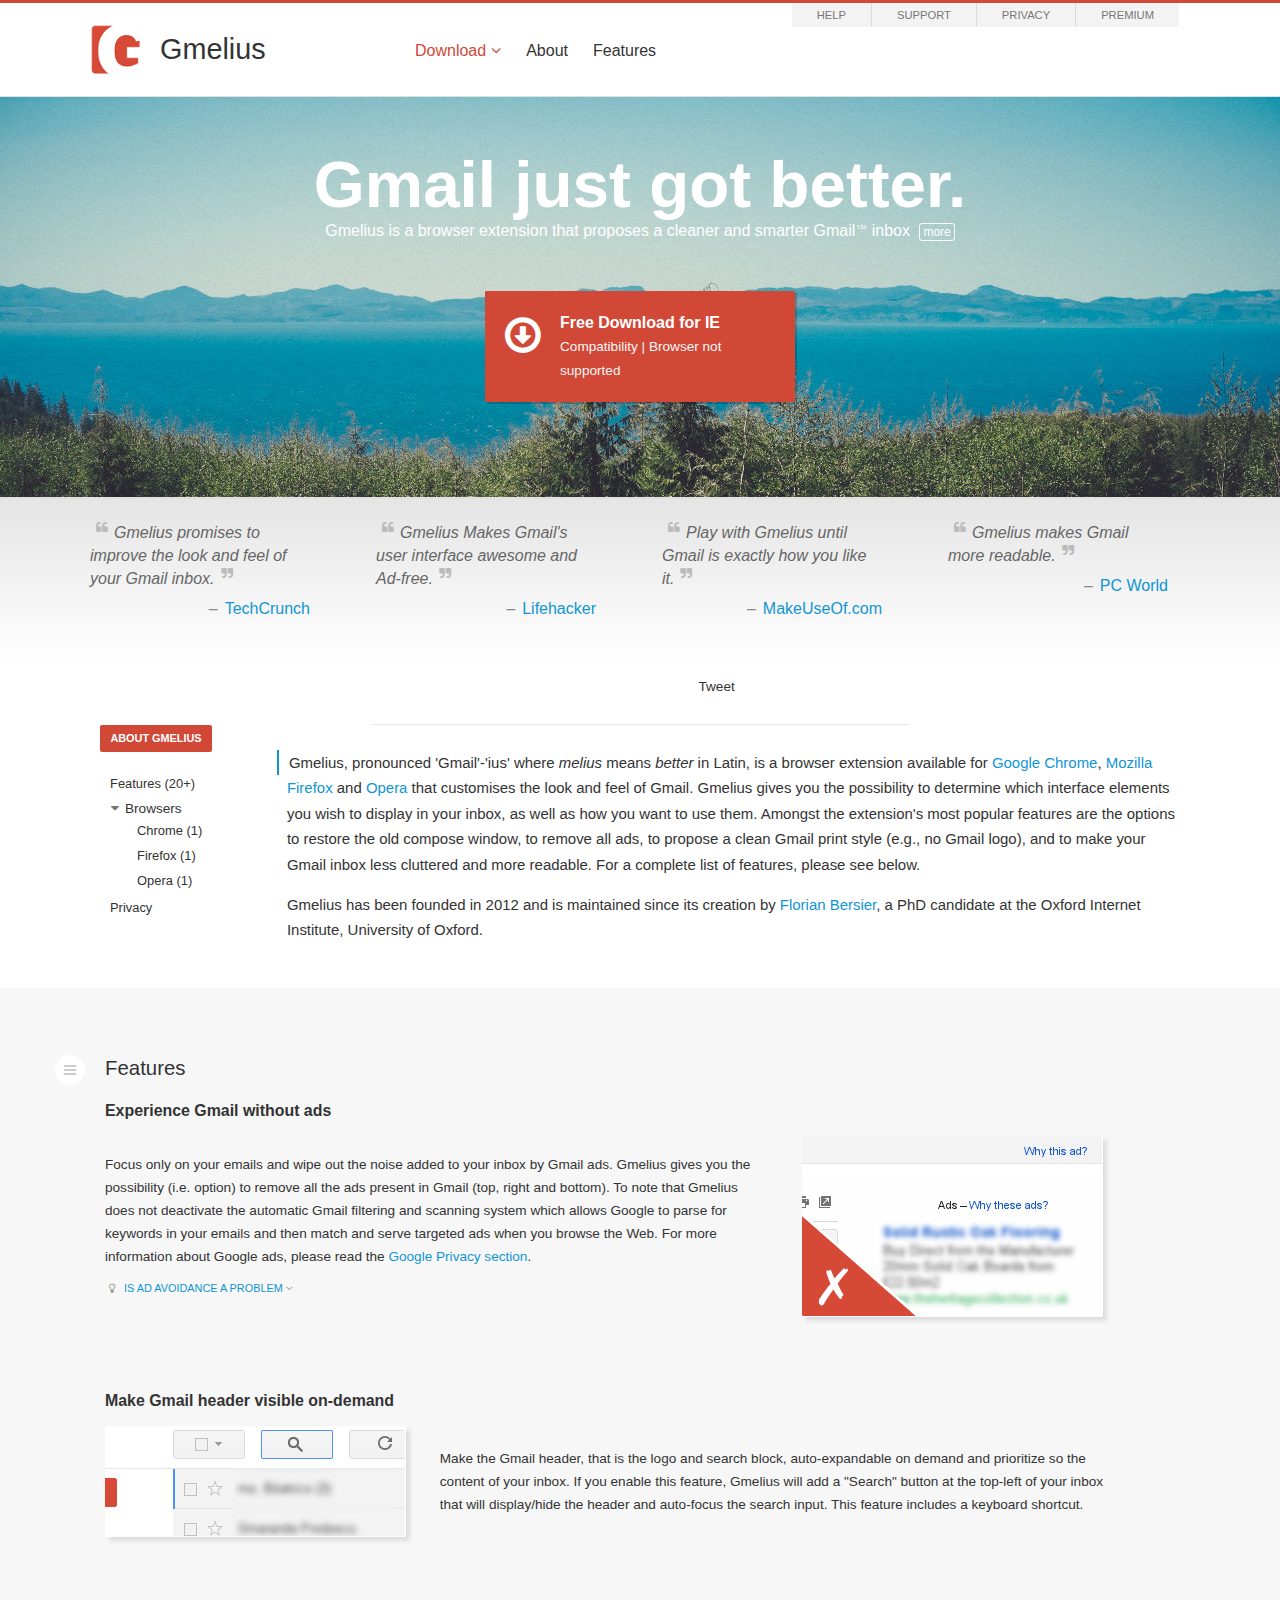
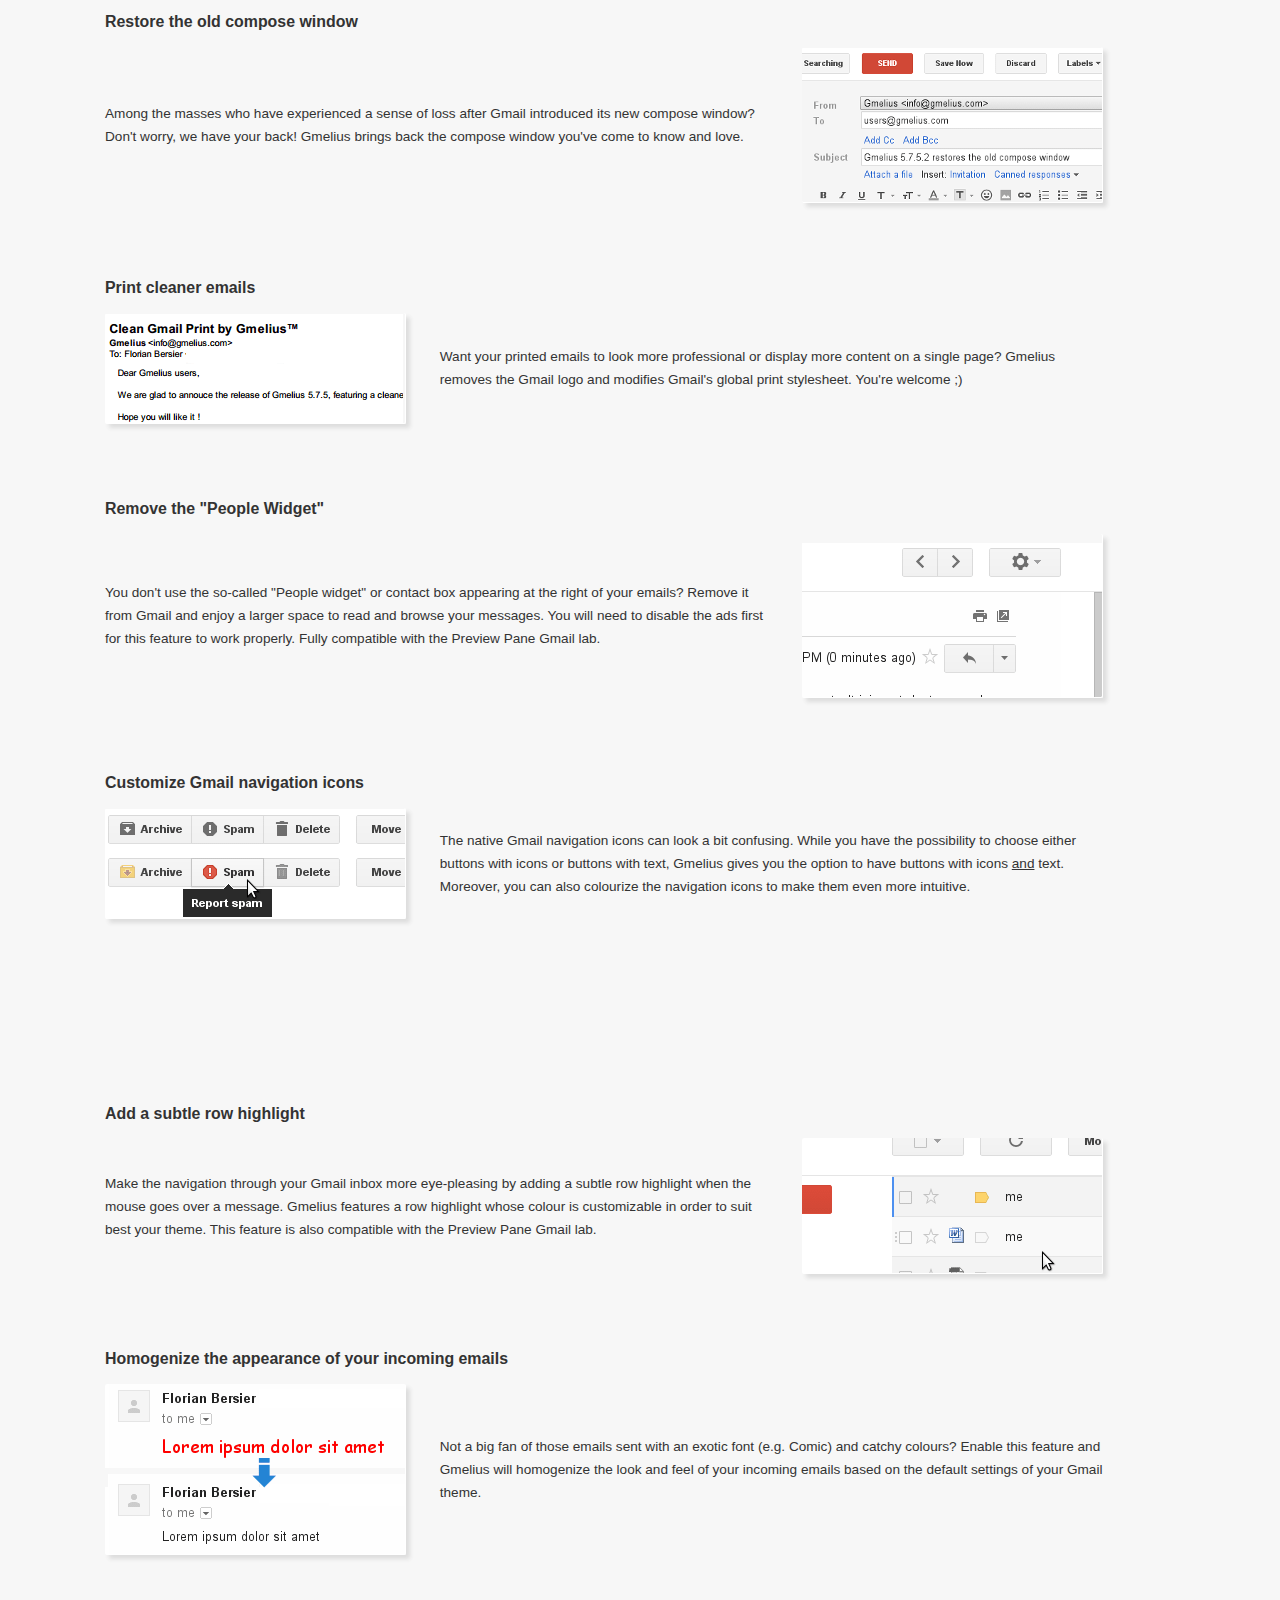
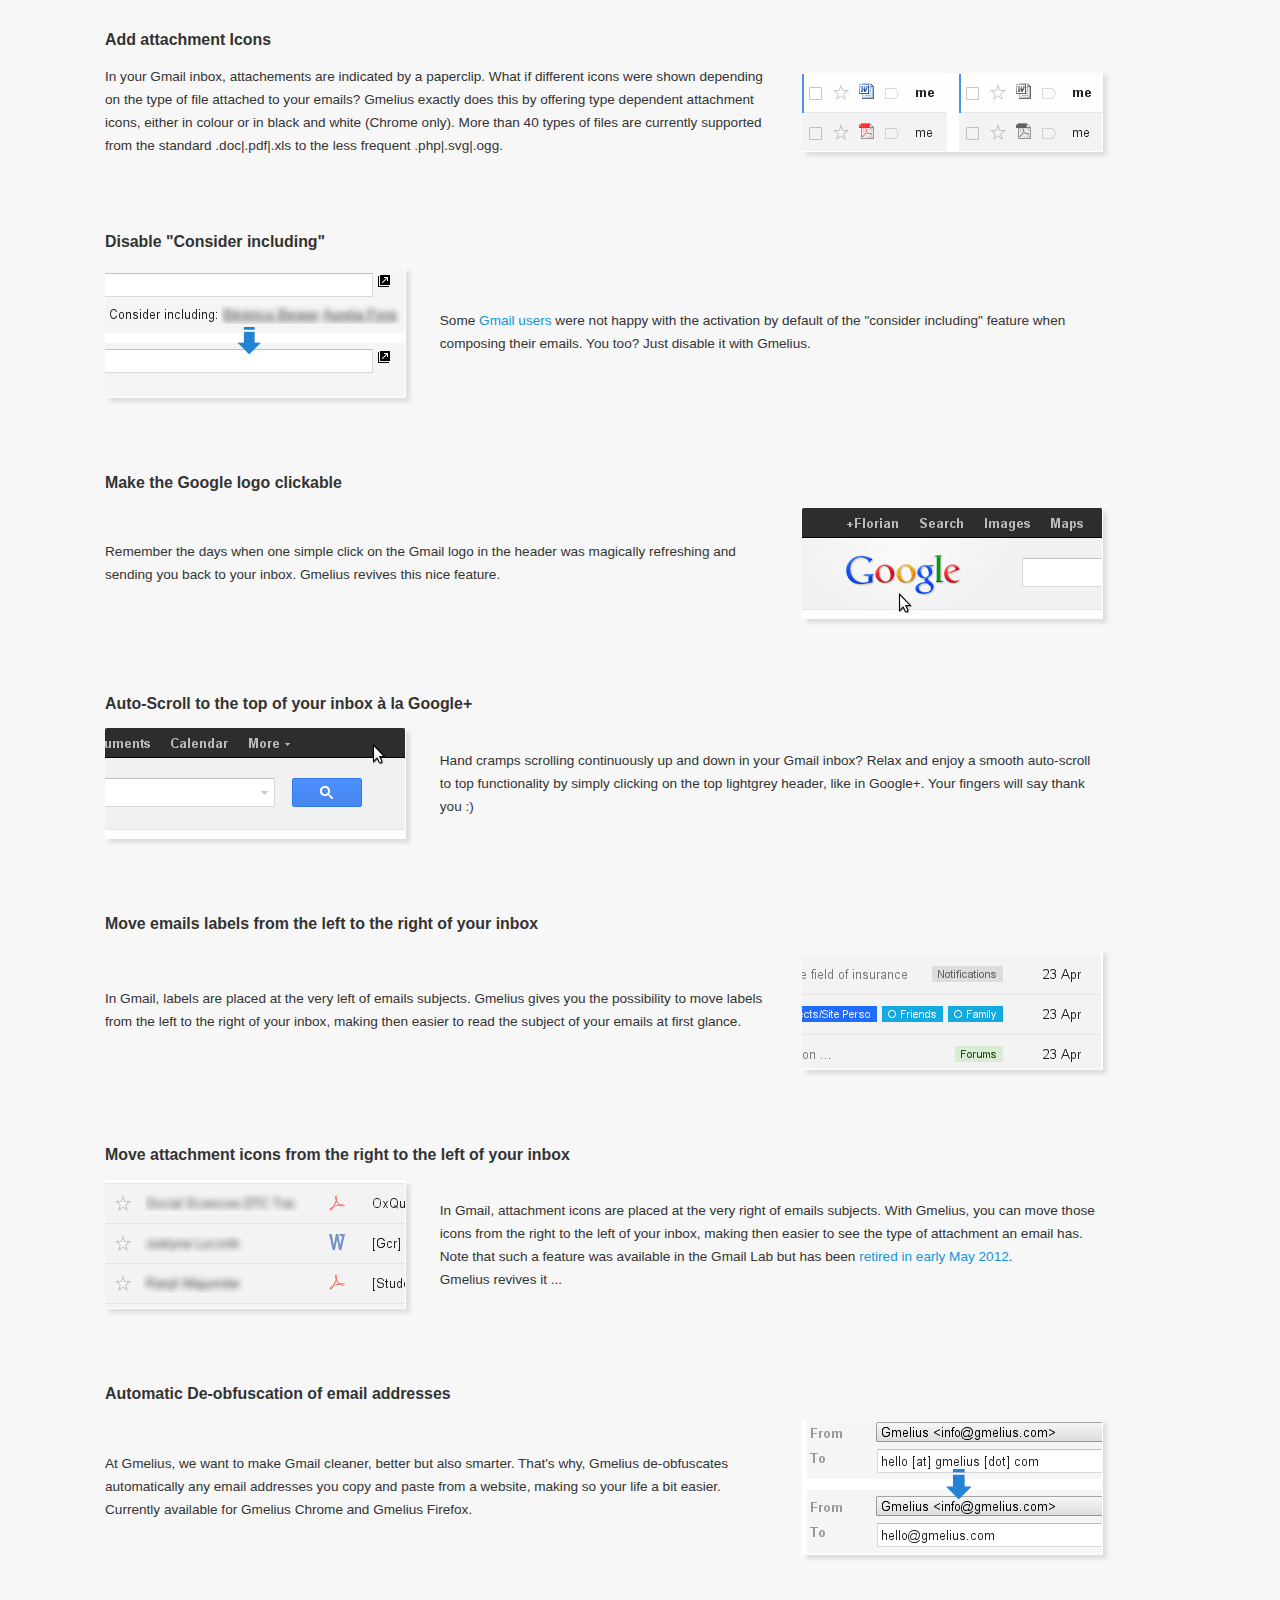
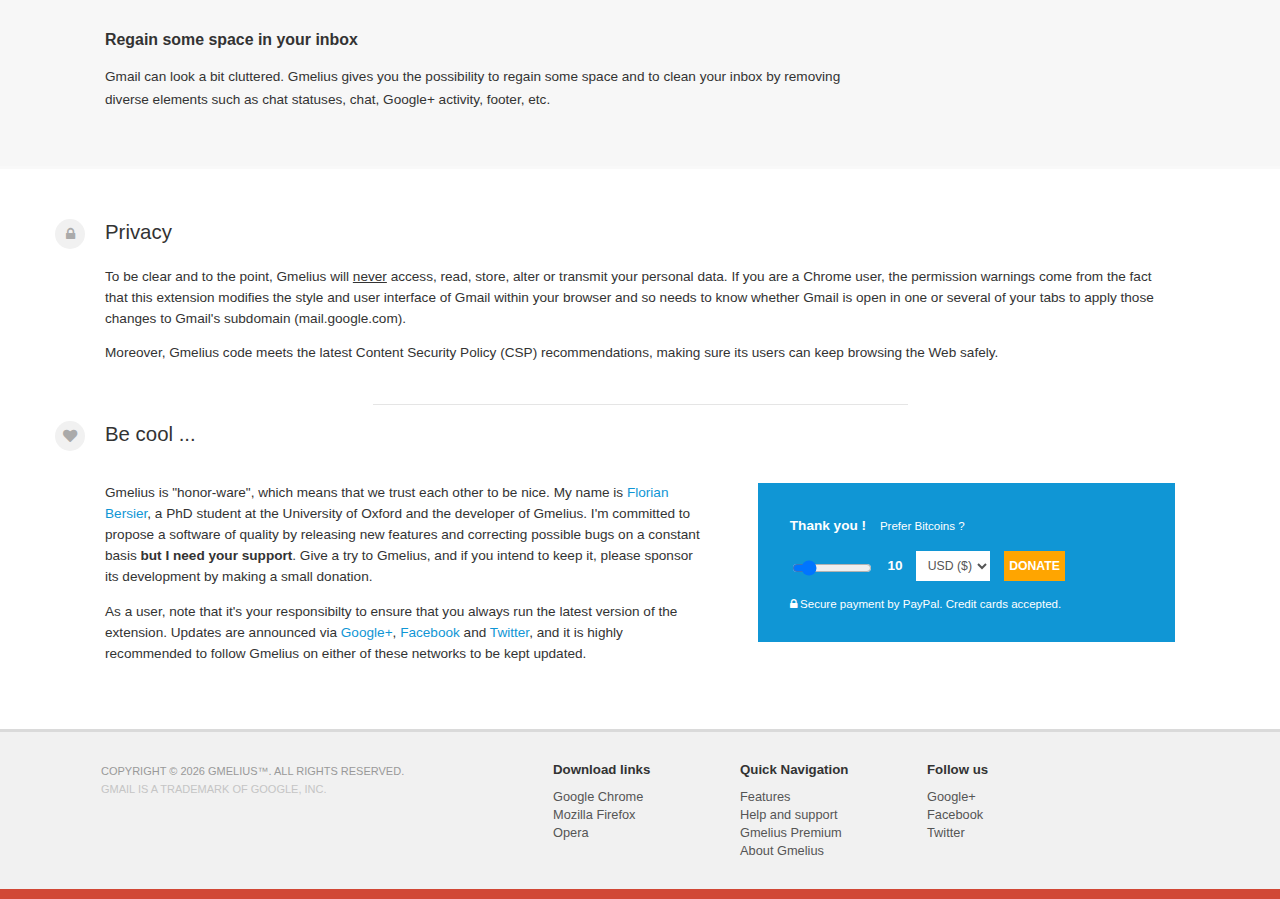
==== index.html @ 109befb7 "modified:   help/index.html 	modified:   humans.txt 	modified:   index.html" ====
<!DOCTYPE html>
<html xmlns:og="http://ogp.me/ns#" xmlns:fb="http://ogp.me/ns/fb#" itemscope itemtype="http://schema.org/Product">
<head>
<title>Gmelius | No Ads and Better User Interface for Gmail&trade;</title>
<meta charset="utf-8">
<meta http-equiv="X-UA-Compatible" content="IE=Edge,chrome=1" />
<meta name="keywords" content="gmail,mail,webmail,email,ad,ads,remover,google,sponsors,advert,extension,addon,firefox,chrome,opera" />
<meta name="description" content="Gmelius is a browser extension that proposes a cleaner and smarter Gmail&trade; inbox. Try it now for Chrome, Firefox or Opera!" />
<!-- CSS -->
<link rel="stylesheet" type="text/css" href="./css/b.css" />
<link rel="stylesheet" type="text/css" href="./css/f.css" />
<!--FAVICON-->
<link rel="shortcut icon" type="image/x-icon" href="./favicon.ico" />
<link rel="icon" type="image/x-icon" href="./favicon.ico" />
<!--FACEBOOK-->
<meta property="fb:admins" content="833120006"/>
<meta property="fb:app_id" content="234524816574248"/>
<meta property="og:title" content="Gmelius - Gmail just got better."/>
<meta property="og:type" content="website"/>
<meta property="og:url" content="http://gmelius.com/"/>
<meta property="og:image" content="http://gmelius.com/IMG/logo100.png"/>
<meta property="og:site_name" content="Gmelius"/>
<meta property="og:description" content="Gmelius is a browser extension that proposes a cleaner and smarter Gmail&trade; inbox. Try it now for Chrome, Firefox or Opera!"/>
<!--Google-->
<meta itemprop="name" content="Gmelius - Gmail just got better.">
<meta itemprop="description" content="Gmelius is a browser extension that proposes a cleaner and smarter Gmail&trade; inbox. Try it now for Chrome, Firefox or Opera!">
<meta itemprop="image" content="http://gmelius.com/IMG/logo100.png">
<meta name="google-site-verification" content="zVIwMem1-AMPfTiWiAuoOJNBcRctnXvDXjrhndt0WM0" />
<!--Twitter-->
<meta name="twitter:card" content="summary">
<meta name="twitter:site" content="@gmeliusTM">
<meta name="twitter:creator" content="@xpressyoo">
<meta name="twitter:title" content="Gmelius - Gmail just got better.">
<meta name="twitter:description" content="Gmelius is a browser extension that proposes a cleaner and smarter Gmail&trade; inbox. Try it now for Chrome, Firefox or Opera!">
<meta name="twitter:image" content="http://gmelius.com/IMG/logo100.png">
<!--THUMBNAIL--> 
<link rel="image_src" href="/IMG/logo100.png" />
<!--Chrome Inline install-->
<link rel="chrome-webstore-item" href="https://chrome.google.com/webstore/detail/dheionainndbbpoacpnopgmnihkcmnkl">
<!--HUMANS.txt-->
<link type="text/plain" rel="author" href="humans.txt" />
<link href="https://plus.google.com/107464590830116243309" rel="publisher" />
<!--GA-->
<script>
  var _gaq = _gaq || [];
  _gaq.push(['_setAccount', 'UA-30073001-1']);
  _gaq.push(['_setDomainName', 'gmelius.com']);
  _gaq.push(['_trackPageview']);

  (function() {
    var ga = document.createElement('script'); ga.type = 'text/javascript'; ga.async = true;
    ga.src = ('https:' == document.location.protocol ? 'https://ssl' : 'http://www') + '.google-analytics.com/ga.js';
    var s = document.getElementsByTagName('script')[0]; s.parentNode.insertBefore(ga, s);
  })();
</script>
<meta name="google-translate-customization" content="b415354bfeb0844f-15cc94ce57b3dd88-gec54f46ebfee55ca-b"></meta>
</head>

<body>
<div id="fb-root"></div>

<header>
<div class="wr">
<h1><a id="logo" href="../">Gmelius</a></h1>

<!-- Primary Navigation -->
<nav>
<ul class="ulno">
<li><a href="#" class="selected">Download<i class="icon-angle-down"></i></a>
<li><a href="#about" class="slow">About</a>
<li><a href="#features" class="slow">Features</a>
</ul>
</nav>
<div id="google_translate_element"></div>
<script>
function googleTranslateElementInit() {
  new google.translate.TranslateElement({pageLanguage: 'en', layout: google.translate.TranslateElement.InlineLayout.SIMPLE, autoDisplay: false, gaTrack: true, gaId: 'UA-30073001-1'}, 'google_translate_element');
}
</script>


<!-- Secondary Navigation -->
<div id="subnav">
<ul class="ulno">
<li><a href="../help/" title="Installation and configuration">Help</a>
<li><a href="#support" title="Feedback and bugs" data-uv-trigger>Support</a>
<li><a href="#privacy" class="slow">Privacy</a>
<li><a href="../premium/" title="Gmelius Premium">Premium</a>
</ul>
</div><!-- #subnav -->
<div class="clear"></div>
</div><!-- .wr -->
</header><!-- End header -->

<div class="banner home">
	<div class="wr">
<h1>Gmail just got better.</h1>
<h4>Gmelius is a browser extension that proposes a cleaner and smarter Gmail<span>&trade;</span> inbox <a href="#about" class="slow">more</a></h4>
<a href="" id="download" class="transition"><i class="icon-download"></i><span class="t"><strong>Free Download for <span id="browser"></span></strong><br><span class="details">Compatibility | <span id="compatibility"></span></span></span></a>
	</div>
</div><!-- .banner -->
<div class="press">
	<div class="wr">
	<ul class="ulno">
<li><span><i class="icon-quote-left"></i>Gmelius promises to improve the look and feel of your Gmail inbox.<i class="icon-quote-right"></i></span><a title="Gmelius featured in TechCrunch" href="http://techcrunch.com/2012/04/23/gmelius-promises-to-improve-the-look-and-feel-of-your-gmail-inbox/" target="_blank"><span>&#8211;</span>TechCrunch</a>
<li><span><i class="icon-quote-left"></i>Gmelius Makes Gmail's user interface awesome and Ad-free.<i class="icon-quote-right"></i></span><a title="Gmelius featured in Lifehacker" href="http://lifehacker.com/5904466/gmelius-dramatically-improves-gmails-interface-and-strips-away-the-ads-in-just-a-few-clicks" target="_blank"><span>&#8211;</span>Lifehacker</a>
<li><span><i class="icon-quote-left"></i>Play with Gmelius until Gmail is exactly how you like it.<i class="icon-quote-right"></i></span><a title="Gmelius featured in MakeUseOf.com" href="http://www.makeuseof.com/tag/customize-gmails-online-interface-gmelius-firefox-chrome-opera/" target="_blank"><span>&#8211;</span>MakeUseOf.com</a>
<li><span><i class="icon-quote-left"></i>Gmelius makes Gmail more readable.<i class="icon-quote-right"></i></span><a title="Gmelius featured in PC World" href="http://www.pcworld.com/article/261155/chrome_firefox_extension_gmelius_makes_gmail_more_readable.html" target="_blank"><span>&#8211;</span>PC World</a>
</ul>
	</div>

</div><!-- .press -->


<div id="about">
<div class="wr main">
<div id="share" class="sshare"></div>
<hr class="first">
<ul class="left">
<li id="whatis"><span>About Gmelius</span></li>
<li class="std"><a class="slow" href="#features">Features (20+)</a></li>
<li class="std"><i class="icon-caret-down"></i>Browsers</li>
  <ul class="sub">
	<li class="stdb"><a id="install-Chrome" title="Get Gmelius for Google Chrome">Chrome (1)</a></li>
	<li class="stdb"><a id="install-Firefox" href="https://addons.mozilla.org/firefox/addon/gmail-ad-remover/" title="Get Gmelius for Mozilla Firefox">Firefox (1)</a></li>
	<li class="stdb"><a id="install-Opera" href="https://addons.opera.com/extensions/details/gmelius-no-ads-and-better-ui-for-gmail/" target="_blank" title="Get Gmelius for Opera">Opera (1)</a></li>
  </ul>
<li class="std"><a class="slow" href="#privacy">Privacy</a></li>
</ul>
<div class="right">
<p><span id="flet">Gmelius</span>, pronounced 'Gmail'-'ius' where <i>melius</i> means <i>better</i> in Latin, is a browser extension available for <a href="https://chrome.google.com/webstore/detail/gmelius-ad-blocker-and-be/dheionainndbbpoacpnopgmnihkcmnkl" target="_blank" title="Get Gmelius for Chrome">Google Chrome</a>, <a href="https://addons.mozilla.org/firefox/addon/gmail-ad-remover/" target="_blank" title="Get Gmelius for Firefox">Mozilla Firefox</a> and <a href="https://addons.opera.com/extensions/details/gmelius-no-ads-and-better-ui-for-gmail/" target="_blank" title="Get Gmelius for Opera">Opera</a> that customises the look and feel of Gmail. Gmelius gives you the possibility to determine which interface elements you wish to display in your inbox, as well as how you want to use them. Amongst the extension's most popular features are the options to restore the old compose window, to remove all ads, to propose a clean Gmail print style (e.g., no Gmail logo), and to make your Gmail inbox less cluttered and more readable. For a complete list of features, please see below.</p>

<p>Gmelius has been founded in 2012 and is maintained since its creation by <a href="http://florianbersier.com" target="_blank">Florian Bersier</a>, a PhD candidate at the Oxford Internet Institute, University of Oxford.</p></div>
<div class="clear"></div>
</div>

</div><!-- #about -->

<!--FEATURES-->
<div id="features" role="main">
<div class="main wr">
<h2><i class="icon-reorder"></i>Features</h2>

<section class="first">
<h3>Experience Gmail without ads</h3>
<div class="desc">Focus only on your emails and wipe out the noise added to your inbox by Gmail ads. Gmelius gives you the possibility (i.e. option) to remove all the ads present in Gmail (top, right and bottom). To note that Gmelius does not deactivate the automatic Gmail filtering and scanning system which allows Google to parse for keywords in your emails and then match and serve targeted ads when you browse the Web. For more information about Google ads, please read the <a href="http://www.google.com/intl/eng/policies/privacy/ads/" target="_blank">Google Privacy section</a>.
<a href="#ad" id="adav"><i class="icon-lightbulb"></i> Is Ad avoidance a Problem <i id="indic" class="icon-angle-down"></i></a>
<div id="showadav">Besides the fact that hiding ads makes your inbox more readable, Gmelius implements such an option in order to decrease the amount of information we are forced to consume on a daily basis. A good summary of the latter viewpoint:
<blockquote cite="http://www.newyorker.com/online/blogs/elements/2013/10/is-ad-avoidance-a-problem.html">
"As consumers, we should understand ad-avoidance as a way of setting a price on our time and attention. For the past century, we’ve arguably been selling it too cheap, trading it all for a few decent sitcoms and sports programming. The rise of ad-avoidance is a way of putting a higher price on the privilege of doing what ads do—make brands more valuable and convince us to spend money. Just as we don’t let every salesman into our home, there’re no reason to let every advertisement into our life." -- <a href="http://www.newyorker.com/online/blogs/elements/2013/10/is-ad-avoidance-a-problem.html" target="_blank">The New Yorker</a> (Oct. 23, 2013)</blockquote></div><!-- #showadav -->
</div>
<div class="thumb" id="gads"></div>
</section>

<section>
<h3>Make Gmail header visible on-demand</h3>
<div class="thumb" id="gheader"></div>
<div class="desc">Make the Gmail header, that is the logo and search block, auto-expandable on demand and prioritize so the content of your inbox. If you enable this feature, Gmelius will add a "Search" button at the top-left of your inbox that will display/hide the header and auto-focus the search input. This feature includes a keyboard shortcut.</div>
</section>

<section>
<h3>Restore the old compose window</h3>
<div class="desc">Among the masses who have experienced a sense of loss after Gmail introduced its new compose window? Don't worry, we have your back! Gmelius brings back the compose window you've come to know and love.</div>
<div class="thumb" id="goldcompose"></div>
</section>

<section>
<h3>Print cleaner emails</h3>
<div class="thumb" id="gprint"></div>
<div class="desc">Want your printed emails to look more professional or display more content on a single page? Gmelius removes the Gmail logo and modifies Gmail's global print stylesheet. You're welcome ;)</div>
</section>

<section>
<h3>Remove the "People Widget"</h3>
<div class="desc">You don't use the so-called "People widget" or contact box appearing at the right of your emails? Remove it from Gmail and enjoy a larger space to read and browse your messages. You will need to disable the ads first for this feature to work properly. Fully compatible with the Preview Pane Gmail lab.</div>
<div class="thumb" id="gpeople"></div>
</section>

<section>
<h3>Customize Gmail navigation icons</h3>
<div class="thumb" id="gnav"></div>
<div class="desc">The native Gmail navigation icons can look a bit confusing. While you have the possibility to choose either buttons with icons or buttons with text, Gmelius gives you the option to have buttons with icons <u>and</u> text. Moreover, you can also colourize the navigation icons to make them even more intuitive.</div>
</section>

<div class="gmelius-new">
<script><!--
google_ad_client = "ca-pub-0201365754416796";
/* GmeliusTM */
google_ad_slot = "5117409762";
google_ad_width = 728;
google_ad_height = 90;
//-->
</script>
<script src="http://pagead2.googlesyndication.com/pagead/show_ads.js"></script>
</div>

<section>
<h3>Add a subtle row highlight</h3>
<div class="desc">Make the navigation through your Gmail inbox more eye-pleasing by adding a subtle row highlight when the mouse goes over a message. Gmelius features a row highlight whose colour is customizable in order to suit best your theme. This feature is also compatible with the Preview Pane Gmail lab.</div>
<div class="thumb" id="ghover"></div>
</section>

<section>
<h3>Homogenize the appearance of your incoming emails</h3>
<div class="thumb" id="gfonts"></div>
<div class="desc">Not a big fan of those emails sent with an exotic font (e.g. Comic) and catchy colours? Enable this feature and Gmelius will homogenize the look and feel of your incoming emails based on the default settings of your Gmail theme.</div>
</section>


<section>
<h3>Add attachment Icons</h3>
<div class="desc">In your Gmail inbox, attachements are indicated by a paperclip. What if different icons were shown depending on the type of file attached to your emails? Gmelius exactly does this by offering type dependent attachment icons, either in colour or in black and white (Chrome only). More than 40 types of files are currently supported from the standard .doc|.pdf|.xls to the less frequent .php|.svg|.ogg.</div>
<div class="thumb" id="attach"></div>
</section>

<section>
<h3>Disable "Consider including"</h3>
<div class="thumb" id="gconsider"></div>
<div class="desc">Some <a href="http://productforums.google.com/forum/#!category-topic/gmail/composing-and-sending-messages/JXMXhPdDAnc" target="_blank">Gmail users</a> were not happy with the activation by default of the "consider including" feature when composing their emails. You too? Just disable it with Gmelius. </div>
</section>

<section>
<h3>Make the Google logo clickable</h3>
<div class="desc">Remember the days when one simple click on the Gmail logo in the header was magically refreshing and sending you back to your inbox. Gmelius revives this nice feature.</div>
<div class="thumb" id="logo-click"></div>
</section>

<section>
<h3>Auto-Scroll to the top of your inbox à la Google+</h3>
<div class="thumb" id="backto"></div>
<div class="desc">Hand cramps scrolling continuously up and down in your Gmail inbox? Relax and enjoy a smooth auto-scroll to top functionality by simply clicking on the top lightgrey header, like in Google+. Your fingers will say thank you :)</div>
</section>

<section>
<h3>Move emails labels from the left to the right of your inbox</h3>
<div class="desc">In Gmail, labels are placed at the very left of emails subjects. Gmelius gives you the possibility to move labels from the left to the right of your inbox, making then easier to read the subject of your emails at first glance.</div>
<div class="thumb" id="labels-inbox"></div>
</section>

<section>
<h3>Move attachment icons from the right to the left of your inbox</h3>
<div class="thumb" id="attach-inbox"></div>
<div class="desc">In Gmail, attachment icons are placed at the very right of emails subjects. With Gmelius, you can move those icons from the right to the left of your inbox, making then easier to see the type of attachment an email has. Note that such a feature was available in the Gmail Lab but has been <a href="http://gmailblog.blogspot.com/2012/05/say-hello-or-ola-or-halo-or-salam-to.html" target="_blank">retired in early May 2012</a>.<br />Gmelius revives it ...</div>
</section>

<section>
<h3>Automatic De-obfuscation of email addresses</h3>
<div class="desc">At Gmelius, we want to make Gmail cleaner, better but also smarter. That's why, Gmelius de-obfuscates automatically any email addresses you copy and paste from a website, making so your life a bit easier. Currently available for Gmelius Chrome and Gmelius Firefox.</div>
<div class="thumb" id="deobfuscate"></div>
</section>

<section>
<h3>Regain some space in your inbox</h3>
<div class="desc desc0">Gmail can look a bit cluttered. Gmelius gives you the possibility to regain some space and to clean your inbox by removing diverse elements such as chat statuses, chat, Google+ activity, footer, etc.</div>
</section>

</div></div><!--#features-->

<div class="main wr">


<h2 id="privacy"><i class="icon-lock"></i>Privacy</h2>
<p>To be clear and to the point, Gmelius will <u>never</u> access, read, store, alter or transmit your personal data. If you are a Chrome user, the permission warnings come from  the fact that this extension modifies the style and user interface of Gmail within your browser and so needs to know whether Gmail is open in one or several of your tabs to apply those changes to Gmail's subdomain (mail.google.com).</p>
<p>Moreover, Gmelius code meets the latest Content Security Policy (CSP) recommendations, making sure its users can keep browsing the Web safely.</p>

<hr>
<h2 id="dona"><i class="icon-heart"></i>Be cool ...</h2>
<div id="don-txt" class="left">
<p>Gmelius is "honor-ware", which means that we trust each other to be nice. My name is <a href="http://florianbersier.com" target="_blank">Florian Bersier</a>, a PhD student at the University of Oxford and the developer of Gmelius. I'm committed to propose a software of quality by releasing new features and correcting possible bugs on a constant basis <strong>but I need your support</strong>. Give a try to Gmelius, and if you intend to keep it, please sponsor its development by making a small donation.</p>

<p>As a user, note that it's your responsibilty to ensure that you always run the latest version of the extension. Updates are announced via  <a href="https://plus.google.com/107464590830116243309/" rel="publisher" target="_blank" title="Follow Gmelius&trade; on Google+">Google+</a>, <a href="https://www.facebook.com/adremover" target="_blank" title="Follow Gmelius&trade; on Facebook">Facebook</a> and <a href="https://twitter.com/gmeliusTM" target="_blank" title="Follow Gmelius&trade; on Twitter">Twitter</a>, and it is highly recommended to follow Gmelius on either of these networks to be kept updated.</p>
</div>

<!--DONATE-->
<div id="donate" class="right blue">
<h4>Thank you ! <a id="bitc" title="Donate Bitcoins">Prefer Bitcoins ?</a><a id="paypalbtn" class="none" title="Back to standard currencies">Prefer PayPal/Credit cards ?</a></h4>
<form action="https://www.paypal.com/cgi-bin/webscr" method="post" id="ppdon" oninput="rangeOutput.value=amount.value">
<input type="hidden" name="cmd" value="_donations" />
<input name="business" value="VX7F8AMVUY35W" type="hidden" />
<input name="item_name" value="Gmelius, A Better Gmail" type="hidden" />
<input name="no_note" value="0" type="hidden" />
<input name="tax" value="0" type="hidden" />
<input name="no_shipping" value="1" type="hidden" />
<input name="return" value="http://gmelius.com/help/?note=thanks" type="hidden" />
<input type="range" id="amount" name="amount" min="3" max="50" step="1" value="10"/>
<output name="rangeOutput" for="amount">10</output>
<select name="currency_code" title="choose your currency">
<option value="USD">USD ($)</option>
<option value="EUR">EUR (€)</option>
<option value="GBP">GBP (£)</option>
<option value="CHF">CHF (Fr)</option>
</select>
<input class="button" type="submit" value="donate" />
</form>
<div id="bitcdon" class="none">
<a class="coinbase-button" data-code="112c1e0142ed8473aae574b1d278046d" data-button-style="donation_large" href="https://coinbase.com/checkouts/112c1e0142ed8473aae574b1d278046d">Donate Bitcoins</a>
</div>
<p class="pay"><i class="icon-lock"></i> <span id="pptxt">Secure payment by PayPal. Credit cards accepted.</span><span id="bitctxt" class="none">Powered by Coinbase.com</span></p>
</div><!--#donate-->
<div class="clear"></div>

<script>
// Include the UserVoice JavaScript SDK (only needed once on a page)
UserVoice=window.UserVoice||[];(function(){var uv=document.createElement('script');uv.type='text/javascript';uv.async=true;uv.src='//widget.uservoice.com/Ekhcmg0VWXMfhSRSzDMfg.js';var s=document.getElementsByTagName('script')[0];s.parentNode.insertBefore(uv,s)})();
// Set colors
UserVoice.push(['set', {
  accent_color: '#448dd6',
  trigger_color: 'white',
  trigger_background_color: 'rgba(46, 49, 51, 0.6)'
}]);

UserVoice.push(['addTrigger', { mode: 'smartvote', trigger_position: 'bottom-right' }]);
UserVoice.push(['autoprompt', {}]);
</script>
</div><!-- .main -->

<!-- FOOTER -->
<div id="footer">
<div class="wr">
<ul class="ulno">
<li class="copyright">Copyright &copy; <span id="year"></span> Gmelius&trade;. All rights reserved.<span class="go">Gmail is a trademark of Google, Inc.</span>
<li class="nav-foot"><h5>Download links</h5>
		<ul class="sn">
		<li><a href="https://chrome.google.com/webstore/detail/gmelius-ad-blocker-and-be/dheionainndbbpoacpnopgmnihkcmnkl" target="_blank" title="Get Gmelius for Chrome">Google Chrome</a>
		<li><a href="https://addons.mozilla.org/firefox/addon/gmail-ad-remover/" target="_blank" title="Get Gmelius for Firefox">Mozilla Firefox</a>
		<li><a href="https://addons.opera.com/extensions/details/gmelius-no-ads-and-better-ui-for-gmail/" target="_blank" title="Get Gmelius for Opera">Opera</a>
		</ul>
<li class="nav-foot"><h5>Quick Navigation</h5>
		<ul class="sn">
		<li><a href="../#features">Features</a>
		<li><a href="../help/">Help and support</a>
		<li><a href="../premium/">Gmelius Premium</a>
		<li><a href="../#about">About Gmelius</a>
		</ul>
<li class="nav-foot"><h5>Follow us</h5>
		<ul class="sn">
		<li><a href="https://plus.google.com/+GmeliusTM" target="_blank" title="Follow Gmelius on Google+">Google+</a>
		<li><a href="https://www.facebook.com/adremover" target="_blank" title="Follow Gmelius on Facebook">Facebook</a>
		<li><a href="https://twitter.com/gmeliusTM" target="_blank" title="Follow Gmelius on Twitter">Twitter</a>
		</ul>
</ul>
</div>
</div><!--#footer-->

<!--JS-->
<script src="//ajax.googleapis.com/ajax/libs/jquery/1.10.2/jquery.min.js"></script>
<script src="./js/a.js"></script>
<!-- Google Translate -->
<script src="//translate.google.com/translate_a/element.js?cb=googleTranslateElementInit"></script>
<!-- Coinbase.com -->
<script src="https://coinbase.com/assets/button.js"></script>
</body>
</html>
---- css/b.css ----
html {
	font-size: 100%;
	overflow: auto;
	-webkit-text-size-adjust: 100%;
	-ms-text-size-adjust: 100%;
}

body {
	width: 100%;
	height: 100%;
	margin: 0;
	padding: 0;
	font: 1em Helvetica, Arial, sans-serif;
	color: #333;
}

iframe {
	overflow-y: hidden !important;
	}

ul {
	margin: 0;
	padding: 0;
}

.center {
	text-align: center;
}

.transition {
	-webkit-transition: all 400ms ease-in-out;
	-moz-transition: all 400ms ease-in-out;
	-o-transition: all 400ms ease-in-out;
	transition: all 400ms ease-in-out;
}

.ulno {
	list-style: none;
	display: inline-block;
}

.ulno li {
	display: inline-block;
	vertical-align: top;
}

.none {
	display: none
}

a {
	text-decoration: none;
	cursor: pointer;
	color:#1096D5
}

a:active,a:hover {
	outline: 0;
	text-decoration:underline
}

a img {
	outline: 0;
	border: 0;
}


.left {
	float: left;
}

.right {
	float: right;
}

.clear {
	clear: both;
}

img {
	border: 0;
	-ms-interpolation-mode: bicubic;
}

strong,b,.bold {
	font-weight: 700;
}

/* HEADER */
header {
	width:100%;
	height:auto;
	border-top:3px solid #D14836;
	border-bottom:1px solid #e1e1e1;
	}

header a:hover {
	text-decoration:none;
}

#logo {
	display:inline-block;
	width:auto;
	height:50px;
	background: url([data-uri]) no-repeat 0 0;
	padding-left:70px;
	line-height:50px;
	color:#333;
	font-size:.9em;
	font-weight:normal
	}

#logo:hover {
	opacity:.85
	}

.wr {
	width:90%;
	min-width:900px;
	max-width:1100px;
	margin:0 auto;
	}

/* NAV */
nav {
	position:absolute;
	top:42px;
	margin-left:300px
	}

nav li {
	margin-left:25px
	}

nav a {
	color:#333;
	}

nav a:hover {
	color:#D14836
	}

nav i {
	margin-left:5px;
	}

nav .selected {
	color:#D14836;
}

#subnav {
	float:right;
	width:auto;
	margin:-93px 1% 0 0;
	text-align:center;
	background-color:#f3f3f3;
	font-size:.7em;
	}

#subnav a {
	color:#777;
	text-transform:uppercase
	}

#subnav li a{
	padding:6px 25px;
	display:inline-block;
	border-left:1px solid #dadada;
	}

#subnav li:first-child a{
	border-left:0
	}

#subnav li a:hover, #subnav .selected {
	background-color:#f7f7f7
	}

#google_translate_element {
	float:right;
	margin:-53px 1% 0 0;
	}

.goog-te-menu-value span {
	color:#333;
	border:0 !important
	}

.goog-te-gadget-icon {
	display:none
	}

.goog-te-gadget-simple {
	border:1px solid #eee !important;
	}

/* BANNER */
.banner {
	width:100%;
	height:400px;
	margin-bottom:20px;
	-webkit-background-size: cover !important;
	-moz-background-size: cover !important;
	-o-background-size: cover !important;
	background-size: cover !important;
	}

.home.banner {
	margin-bottom:0
	}

.banner h1 {
	margin: 0 auto;
	color:#fff;
	font-size:inherit;
	}

.home h1, #thanks h1 {
	padding-top:50px;
	text-align:center;
	font-size:4.1em;
	}

.home h4 {
	text-align:center;
	margin:0;
	padding:0;
	font-size:16px;
	font-weight:normal;
	color:#fff
}

.home h4 span {
	font-size:12px;
	vertical-align:top;
	color:#f3f3f3
}

.home h4 a {
	display:inline-block;
	font-size:12px;
	border:1px solid #fff;
	margin-left:5px;
	vertical-align:middle;
	line-height:16px;
	padding:0 3px;
	color:#fff;
	border-radius:3px
	}

.home h4 a:hover {
	text-decoration:none;
	background:#fff;
	color:#adcbc9
}

.beta .left, #help .right {
	font-size:4em;
	font-weight:700;
	overflow:hidden;
	color:#fff
	}

.beta .left {
	width:57%;
	margin-top:90px;
}

.beta .left span {
	font-weight:normal
}

#help .right {
	width:40%;
	margin-top:80px;
}

.beta .right {
	width:40%;
	margin-top:120px
	}

.banner #download {
	display:block;
	height:auto;
	padding:20px;
	color:#fff;
	margin:40px auto 0;
	box-shadow: rgba(0, 0, 0, 0.2) 2px 2px 0;
	border-radius:1px;
	line-height:1.45em;
	width:270px;
	}

.home #download {
	background-color:#D14836;
	margin-top:50px;
}

.beta #download {
	background-color:#fab000;
}

#download:hover {
	text-decoration:none;
	opacity:0.96;
	border-radius:5px
	}

.t {
margin-left:55px;
display:inline-block
}

#download .details {
font-size:0.85em;
color:#f7f7f7
}

#download i{
	position:absolute;
	font-size:2.6em;
	margin-top:3px
	}

.home {
background:url('../IMG/home.jpg') #eee no-repeat top center;
}

#help {
background:url('../IMG/help.jpg') #eee no-repeat bottom center;
}

#thanks {
background:url('../IMG/thanks.jpg') #eee no-repeat bottom center;
}

.beta {
background:url('../IMG/beta.jpg') #eee no-repeat bottom center;
}

#vid {
	margin:30px 0 0;
	width:60%;
	max-width:580px;
	height:325px;
	text-align:center;
	padding-top:10px;
	background:#000;
	border-radius:4px;
	overflow:hidden
	}

#vid iframe {
	border:0
	}

/* PRESS */
.press {
	background-color:#eee;
	background: -webkit-gradient(linear, 0% 0%, 0% 100%, from(#e5e5e5), to(#fff));
	background: -webkit-linear-gradient(top, #e5e5e5, #fff);
	background: -moz-linear-gradient(top, #e5e5e5, #fff);
	background: -ms-linear-gradient(top, #e5e5e5, #fff);
	background: -o-linear-gradient(top, #e5e5e5, #fff);
	border-top:2px solid #e1e1e1;
	height:165px;
	width:100%;
	margin-bottom:-10px;
	}

.press ul {
	padding:22px 0 0;
	}

.press li {
	margin-left:6%;
	width:20%
	}

.press li:first-child,#share li:first-child {
	margin-left:0
	}

.press i {
	margin:0 6px;
	font-size:.8em;
	color:#bbb;
	vertical-align:top;
	white-space:nowrap;
	}

.press span {
	color:#666;
	font-style:italic;
	font-size:1em;
	line-height:1.45em;
	display:inline-block;
	margin-right:7px
}

.press a span {
	color:#888;
}

.press a{
	display:block;
	margin:7px 0 0;
	text-align:right
	}

.press a:hover span{
	text-decoration:none;
}

/* MAIN */

.main {
	margin:0 auto 30px
	}

.main.wr {
	font-size:.85em;
	clear:both;
	width:88%;
	max-width:1070px;
	}

.main p {
	line-height:1.55em
	}

.main .ti {
	margin-left:20px
	}

#about {
	margin-top:20px
	}


#about p {
	line-height:1.7em;
	font-size:1.1em;
	}

#about ul {
	width:16%;
	margin:0 0 0 -5px;
	padding:0;
	list-style:none
	}

#about .right {
	width:83%;
	margin-top:10px
	}

#flet {
	display:inline-block;
	border-left:2px solid #1096D5;
	padding-left:10px;
	margin-left:-10px;
	}

#about li {
	margin:5px 0;
	}

#about li span {
	display:inline-block;
	font-size:.8em
	}

#whatis span{
	width:112px;
	font-weight:bold;
	color:#fff;
	background-color: #D14836;
	height:27px;
	line-height:27px;
	text-align:center;
	border-radius:2px;
	margin:-15px 0 15px;
	text-transform:uppercase
	}

.std {
	overflow:hidden
	}

.std a{
	height:24px;
	line-height:24px;
	padding:0 0 0 10px;
	display:inline-block;
	width:100%;
	font-size:.95em;
 }

#about li a {
	color:#333;
	text-decoration:none
	}

.std a:hover,.stdb:hover {
	background-color:#eee
	}

.std i {
	margin:0 6px 0 11px;
	color:#777
	}

ul .sub {
	width:100% !important
	}

.sub .stdb a{
	margin:2px 0 2px !important;
	line-height:20px;
	padding-left:42px;
	height:20px;
	font-size:.95em;
	width:100%
	}

#share {
	text-align:center;
	margin:0 auto;
	}

#share ul {
	display:inline-block;
	list-style:none;
	width:100%
	}

#share li {
	display:inline-block;
	vertical-align:top;
	margin-left:3%
	}

.fb {
	width:94px;
	text-align:left
	}

.main h2 {
	font-weight:normal
	}

.main hr {
	width:50%;
	height:1px;
	margin:40px auto 0;
	background:#e5e5e5;
	border:0;
	}

.main hr.first {
	margin:25px auto 0;
	}

#adav {
	display:block;
	margin:9px 0 0 4px;
	font-size:0.8em;
	text-transform:uppercase
	}

#adav i{
	color:#999;
	margin-right:6px;
	display:inline-block
	}

#adav:hover i{
	text-decoration:none
	}
#showadav {
	font-size:0.85em;
	color:#555;
	margin:5px 15px 0 5px !important;
	background:#eee;
	padding:12px;
	border-radius:5px
	}

blockquote {
	margin:8px 15px 0;
	font-style:italic
	}

#config span {
	color:#999;
	background-color:#f1f1f1;
	display:inline-block;
	padding:0 4px;
	font-size:.85em
	}

#features h2 i, #privacy i, #support i, #changelog i, #configuration i, #dona i {
	display:inline-block;
	margin:0 20px 0 -50px;
	width:30px;
	height:30px;
	text-align:center;
	line-height:30px;
	font-size:.7em;
	border-radius:30px
	}

#features h2 i {
	background:#fff;
	color:#ccc;
	}

#privacy i,#privacy i, #support i, #changelog i, #configuration i, #dona i{
	background:#f1f1f1;
	color:#aaa;
	}
/* FEATURES */

#features {
	width:100%;
	background-color:#f7f7f7;
	margin:0 auto 50px;
	padding:50px 0 25px;
	border-bottom:3px solid #f9f9f9
	}

#features .wr {
    margin:0 auto;
    }

#features section {
    clear: both;
    padding: 30px 0;
    vertical-align: top;
}

#features section.first {
    margin-top: 0;
    padding-top:0
}

#features section div:nth-child(odd) {
    margin-left: 30px;
}

#features .desc {
    width:62%;
	max-width:750px;
    display: inline-block;
    vertical-align: middle;
    line-height: 23px;
}

#features .desc.desc0 {
    width: 100%;
}

#features .thumb {
    width: 300px;
    display: inline-block;
    border-radius: 2px;
    border-bottom: 1px solid #fff;
    border-right: 1px solid #fff;
    box-shadow: 4px 4px 4px #ddd;
    vertical-align: middle;
    overflow: hidden;
}

#gads {
    background: url(../IMG/global.png) transparent no-repeat 0 0;
    height: 180px;
}

#gheader {
    background: url(../IMG/global.png) transparent no-repeat 0 -193px;
    height: 110px;
}

#goldcompose {
    background: url(../IMG/global.png) transparent no-repeat 0 -1425px;
    height: 155px;
}

#gprint {
    background: url(../IMG/global.png) transparent no-repeat 0 -1593px;
    height: 110px;
}

#gpeople {
    background: url(../IMG/global.png) transparent no-repeat 0 -310px;
    height: 163px;
}

#gnav {
    background: url(../IMG/global.png) transparent no-repeat 0 -495px;
    height: 110px;
}

#ghover {
    background: url(../IMG/global.png) transparent no-repeat 0 -621px;
    height: 135px;
}

#gfonts {
    background: url(../IMG/global.png) transparent no-repeat 0 -768px;
    height: 170px;
}

#attach {
    background: url(../IMG/global.png) transparent no-repeat 0 -946px;
    height: 80px;
}

#gconsider {
    background: url(../IMG/global.png) transparent no-repeat 0 -1040px;
    height: 130px;
}

#logo-click {
    background: url(../IMG/global.png) transparent no-repeat 0 -1182px;
    height: 110px;
}

#backto {
    background: url(../IMG/global.png) transparent no-repeat 0 -1304px;
    height: 110px;
}

#labels-inbox {
    background: url(../IMG/global.png) transparent no-repeat 0 -2220px;
    height: 120px;
}

#attach-inbox {
    background: url(../IMG/global.png) transparent no-repeat 0 -2362px;
    height: 128px;
}

#deobfuscate {
    background: url(../IMG/global.png) transparent no-repeat 0 -2504px;
    height: 135px;
}

/* DONATE */

#don-txt {
	width:56%
	}

#donate {
	width:33%;
	min-width:240px;
	margin:15px auto 0;
	padding:1.5% 3%;
	}

.blue {
	background-color:#1096D5;
	color:#fff;
}

#bitc,#paypalbtn {
	color:#fff;
	font-weight:normal;
	margin-left:10px;
	font-size:0.85em
}

#bitcdon {
	text-align:center
}

#bitcdon iframe{
	height:40px !important
}

#amount {
	width:80px;
	background:#1096D5 !important
}

#donate input, #donate select, #donate output {
	border:0;
	height:30px;
	line-height:30px;
	text-align:center;
	vertical-align:top
	}

#donate output {
	display:inline-block;
	width:35px;
	font-weight:bold;
}

#donate select {
	background:#fff;
	color:#555;
	font-size:.9em;
	padding:0 0 0 5px;
	}

#donate input.text {
	width:65px;
	height:30px;
	background:#fff;
	}

#donate .button {
	text-transform:uppercase;
	cursor:pointer;
	font-size:.9em;
	font-weight:700;
	background:orange;
	color:#fff;
	padding:0 5px;
	margin-left:10px
	}

#donate .button:hover {
	opacity:.85
} 

.pay{
	font-size:.85em;
	}
	

/* THANK YOU */

#thanks a {
	display:block;
	text-align:center;
	width:250px;
	margin:50px auto 0;
	background-color:#1096D5;
	height:70px;
	line-height:70px;
	text-decoration:none;
	box-shadow: rgba(0, 0, 0, 0.2) 2px 2px 0;
	border-radius:1px;
	opacity:.9;
	color:#fff
}

#thanks a:hover {
	opacity:1
}

/* FOOTER */
#footer {
	background-color:#f1f1f1;
	border-top:3px solid #dadada;
	border-bottom:10px solid #D14836;
	padding:30px 0;
	margin-top:4%;
	clear:both
	}

#footer .ulno {
	width:100%
	}

#footer .ulno li {
	vertical-align:top
	}

#footer .copyright {
	text-transform:uppercase;
	font-size:11px;
	width:320px;
	color:#999;
	margin:0 12% 0 1%;
	line-height:18px;
	}

.copyright .go {
	display:block;
	color:#c5c5c5
	}

#footer h5 {
padding:0 0 10px;
margin:0
}

#footer .nav-foot{
	width:17%
	}

#footer .sn li{
	display:block;
	}

#footer .sn a{
	color:#555;
	font-size:.8em
	}

/* ADS */
.gmelius-new,.gmelius-help { height: 90px;margin:20px auto 0;text-align:center;border:0;width:100%;overflow:hidden }

.gmelius-help{
	background-color:#eee;
	padding:12px 0;
	margin-top:40px
}

.gmelius-reco {
	position:absolute;
	z-index:3;
	display:block;
	background-color:#ccc;
	color:#fff;
	height:22px;
	line-height:22px;
	text-transform:uppercase;
	font-size:.75em;
	padding:0 10px;
	margin-top:18px
}

@media(min-width: 800px) { .gmelius-new { width: 728px; height: 90px; } }

/* SCROLLBARS */
::-webkit-scrollbar {
	width: 9px;
	height: 9px;
	background-color: #f5f5f5;
}

::-webkit-scrollbar-thumb {
	background-color: #e1e1e1;
	-webkit-box-shadow: inset 1px 1px 0 rgba(0,0,0,0.10),inset 0 -1px 0 rgba(0,0,0,0.07);
}

::-webkit-scrollbar-thumb:hover {
	background-color: #ccc
}

::-webkit-scrollbar-button {
	width: 0;
	height: 0;
	display: none;
}

::-webkit-scrollbar-corner {
	background-color: #fff;
}

/* Small Res */
@media only screen and (max-width: 1100px) {
	#help .right {
	width:36%;
	margin:80px 0 0 4%;
	font-size:3.6em
	}
}
---- css/f.css ----
/*!
 *  Font Awesome 3.2.1
 *  the iconic font designed for Bootstrap
 *  ------------------------------------------------------------------------------
 *  The full suite of pictographic icons, examples, and documentation can be
 *  found at http://fontawesome.io.  Stay up to date on Twitter at
 *  http://twitter.com/fontawesome.
 *
 *  License
 *  ------------------------------------------------------------------------------
 *  - The Font Awesome font is licensed under SIL OFL 1.1 -
 *    http://scripts.sil.org/OFL
 *  - Font Awesome CSS, LESS, and SASS files are licensed under MIT License -
 *    http://opensource.org/licenses/mit-license.html
 *  - Font Awesome documentation licensed under CC BY 3.0 -
 *    http://creativecommons.org/licenses/by/3.0/
 *  - Attribution is no longer required in Font Awesome 3.0, but much appreciated:
 *    "Font Awesome by Dave Gandy - http://fontawesome.io"
 *
 *  Author - Dave Gandy
 *  ------------------------------------------------------------------------------
 *  Email: dave@fontawesome.io
 *  Twitter: http://twitter.com/davegandy
 *  Work: Lead Product Designer @ Kyruus - http://kyruus.com
 */
/* FONT PATH
 * -------------------------- */
@font-face {
  font-family: 'FontAwesome';
  src: url('../css/font/fontawesome-webfont.eot?v=3.2.1');
  src: url('../css/font/fontawesome-webfont.eot?#iefix&v=3.2.1') format('embedded-opentype'), url('../css/font/fontawesome-webfont.woff?v=3.2.1') format('woff'), url('../css/font/fontawesome-webfont.ttf?v=3.2.1') format('truetype'), url('../css/font/fontawesome-webfont.svg#fontawesomeregular?v=3.2.1') format('svg');
  font-weight: normal;
  font-style: normal;
}
/* FONT AWESOME CORE
 * -------------------------- */
[class^="icon-"],
[class*=" icon-"] {
  font-family: FontAwesome;
  font-weight: normal;
  font-style: normal;
  text-decoration: inherit;
  -webkit-font-smoothing: antialiased;
  *margin-right: .3em;
}
[class^="icon-"]:before,
[class*=" icon-"]:before {
  text-decoration: inherit;
  display: inline-block;
  speak: none;
}
/* makes the font 33% larger relative to the icon container */
.icon-large:before {
  vertical-align: -10%;
  font-size: 1.3333333333333333em;
}
/* makes sure icons active on rollover in links */
a [class^="icon-"],
a [class*=" icon-"] {
  display: inline;
}
/* increased font size for icon-large */
[class^="icon-"].icon-fixed-width,
[class*=" icon-"].icon-fixed-width {
  display: inline-block;
  width: 1.1428571428571428em;
  text-align: right;
  padding-right: 0.2857142857142857em;
}
[class^="icon-"].icon-fixed-width.icon-large,
[class*=" icon-"].icon-fixed-width.icon-large {
  width: 1.4285714285714286em;
}
.icons-ul {
  margin-left: 2.142857142857143em;
  list-style-type: none;
}
.icons-ul > li {
  position: relative;
}
.icons-ul .icon-li {
  position: absolute;
  left: -2.142857142857143em;
  width: 2.142857142857143em;
  text-align: center;
  line-height: inherit;
}
[class^="icon-"].hide,
[class*=" icon-"].hide {
  display: none;
}
.icon-muted {
  color: #eeeeee;
}
.icon-light {
  color: #ffffff;
}
.icon-dark {
  color: #333333;
}
.icon-border {
  border: solid 1px #eeeeee;
  padding: .2em .25em .15em;
  -webkit-border-radius: 3px;
  -moz-border-radius: 3px;
  border-radius: 3px;
}
.icon-2x {
  font-size: 2em;
}
.icon-2x.icon-border {
  border-width: 2px;
  -webkit-border-radius: 4px;
  -moz-border-radius: 4px;
  border-radius: 4px;
}
.icon-3x {
  font-size: 3em;
}
.icon-3x.icon-border {
  border-width: 3px;
  -webkit-border-radius: 5px;
  -moz-border-radius: 5px;
  border-radius: 5px;
}
.icon-4x {
  font-size: 4em;
}
.icon-4x.icon-border {
  border-width: 4px;
  -webkit-border-radius: 6px;
  -moz-border-radius: 6px;
  border-radius: 6px;
}
.icon-5x {
  font-size: 5em;
}
.icon-5x.icon-border {
  border-width: 5px;
  -webkit-border-radius: 7px;
  -moz-border-radius: 7px;
  border-radius: 7px;
}
.pull-right {
  float: right;
}
.pull-left {
  float: left;
}
[class^="icon-"].pull-left,
[class*=" icon-"].pull-left {
  margin-right: .3em;
}
[class^="icon-"].pull-right,
[class*=" icon-"].pull-right {
  margin-left: .3em;
}
/* BOOTSTRAP SPECIFIC CLASSES
 * -------------------------- */
/* Bootstrap 2.0 sprites.less reset */
[class^="icon-"],
[class*=" icon-"] {
  display: inline;
  width: auto;
  height: auto;
  line-height: normal;
  vertical-align: baseline;
  background-image: none;
  background-position: 0% 0%;
  background-repeat: repeat;
  margin-top: 0;
}
/* more sprites.less reset */
.icon-white,
.nav-pills > .active > a > [class^="icon-"],
.nav-pills > .active > a > [class*=" icon-"],
.nav-list > .active > a > [class^="icon-"],
.nav-list > .active > a > [class*=" icon-"],
.navbar-inverse .nav > .active > a > [class^="icon-"],
.navbar-inverse .nav > .active > a > [class*=" icon-"],
.dropdown-menu > li > a:hover > [class^="icon-"],
.dropdown-menu > li > a:hover > [class*=" icon-"],
.dropdown-menu > .active > a > [class^="icon-"],
.dropdown-menu > .active > a > [class*=" icon-"],
.dropdown-submenu:hover > a > [class^="icon-"],
.dropdown-submenu:hover > a > [class*=" icon-"] {
  background-image: none;
}
/* keeps Bootstrap styles with and without icons the same */
.btn [class^="icon-"].icon-large,
.nav [class^="icon-"].icon-large,
.btn [class*=" icon-"].icon-large,
.nav [class*=" icon-"].icon-large {
  line-height: .9em;
}
.btn [class^="icon-"].icon-spin,
.nav [class^="icon-"].icon-spin,
.btn [class*=" icon-"].icon-spin,
.nav [class*=" icon-"].icon-spin {
  display: inline-block;
}
.nav-tabs [class^="icon-"],
.nav-pills [class^="icon-"],
.nav-tabs [class*=" icon-"],
.nav-pills [class*=" icon-"],
.nav-tabs [class^="icon-"].icon-large,
.nav-pills [class^="icon-"].icon-large,
.nav-tabs [class*=" icon-"].icon-large,
.nav-pills [class*=" icon-"].icon-large {
  line-height: .9em;
}
.btn [class^="icon-"].pull-left.icon-2x,
.btn [class*=" icon-"].pull-left.icon-2x,
.btn [class^="icon-"].pull-right.icon-2x,
.btn [class*=" icon-"].pull-right.icon-2x {
  margin-top: .18em;
}
.btn [class^="icon-"].icon-spin.icon-large,
.btn [class*=" icon-"].icon-spin.icon-large {
  line-height: .8em;
}
.btn.btn-small [class^="icon-"].pull-left.icon-2x,
.btn.btn-small [class*=" icon-"].pull-left.icon-2x,
.btn.btn-small [class^="icon-"].pull-right.icon-2x,
.btn.btn-small [class*=" icon-"].pull-right.icon-2x {
  margin-top: .25em;
}
.btn.btn-large [class^="icon-"],
.btn.btn-large [class*=" icon-"] {
  margin-top: 0;
}
.btn.btn-large [class^="icon-"].pull-left.icon-2x,
.btn.btn-large [class*=" icon-"].pull-left.icon-2x,
.btn.btn-large [class^="icon-"].pull-right.icon-2x,
.btn.btn-large [class*=" icon-"].pull-right.icon-2x {
  margin-top: .05em;
}
.btn.btn-large [class^="icon-"].pull-left.icon-2x,
.btn.btn-large [class*=" icon-"].pull-left.icon-2x {
  margin-right: .2em;
}
.btn.btn-large [class^="icon-"].pull-right.icon-2x,
.btn.btn-large [class*=" icon-"].pull-right.icon-2x {
  margin-left: .2em;
}
/* Fixes alignment in nav lists */
.nav-list [class^="icon-"],
.nav-list [class*=" icon-"] {
  line-height: inherit;
}
/* EXTRAS
 * -------------------------- */
/* Stacked and layered icon */
.icon-stack {
  position: relative;
  display: inline-block;
  width: 2em;
  height: 2em;
  line-height: 2em;
  vertical-align: -35%;
}
.icon-stack [class^="icon-"],
.icon-stack [class*=" icon-"] {
  display: block;
  text-align: center;
  position: absolute;
  width: 100%;
  height: 100%;
  font-size: 1em;
  line-height: inherit;
  *line-height: 2em;
}
.icon-stack .icon-stack-base {
  font-size: 2em;
  *line-height: 1em;
}
/* Animated rotating icon */
.icon-spin {
  display: inline-block;
  -moz-animation: spin 2s infinite linear;
  -o-animation: spin 2s infinite linear;
  -webkit-animation: spin 2s infinite linear;
  animation: spin 2s infinite linear;
}
/* Prevent stack and spinners from being taken inline when inside a link */
a .icon-stack,
a .icon-spin {
  display: inline-block;
  text-decoration: none;
}
@-moz-keyframes spin {
  0% {
    -moz-transform: rotate(0deg);
  }
  100% {
    -moz-transform: rotate(359deg);
  }
}
@-webkit-keyframes spin {
  0% {
    -webkit-transform: rotate(0deg);
  }
  100% {
    -webkit-transform: rotate(359deg);
  }
}
@-o-keyframes spin {
  0% {
    -o-transform: rotate(0deg);
  }
  100% {
    -o-transform: rotate(359deg);
  }
}
@-ms-keyframes spin {
  0% {
    -ms-transform: rotate(0deg);
  }
  100% {
    -ms-transform: rotate(359deg);
  }
}
@keyframes spin {
  0% {
    transform: rotate(0deg);
  }
  100% {
    transform: rotate(359deg);
  }
}
/* Icon rotations and mirroring */
.icon-rotate-90:before {
  -webkit-transform: rotate(90deg);
  -moz-transform: rotate(90deg);
  -ms-transform: rotate(90deg);
  -o-transform: rotate(90deg);
  transform: rotate(90deg);
  filter: progid:DXImageTransform.Microsoft.BasicImage(rotation=1);
}
.icon-rotate-180:before {
  -webkit-transform: rotate(180deg);
  -moz-transform: rotate(180deg);
  -ms-transform: rotate(180deg);
  -o-transform: rotate(180deg);
  transform: rotate(180deg);
  filter: progid:DXImageTransform.Microsoft.BasicImage(rotation=2);
}
.icon-rotate-270:before {
  -webkit-transform: rotate(270deg);
  -moz-transform: rotate(270deg);
  -ms-transform: rotate(270deg);
  -o-transform: rotate(270deg);
  transform: rotate(270deg);
  filter: progid:DXImageTransform.Microsoft.BasicImage(rotation=3);
}
.icon-flip-horizontal:before {
  -webkit-transform: scale(-1, 1);
  -moz-transform: scale(-1, 1);
  -ms-transform: scale(-1, 1);
  -o-transform: scale(-1, 1);
  transform: scale(-1, 1);
}
.icon-flip-vertical:before {
  -webkit-transform: scale(1, -1);
  -moz-transform: scale(1, -1);
  -ms-transform: scale(1, -1);
  -o-transform: scale(1, -1);
  transform: scale(1, -1);
}
/* ensure rotation occurs inside anchor tags */
a .icon-rotate-90:before,
a .icon-rotate-180:before,
a .icon-rotate-270:before,
a .icon-flip-horizontal:before,
a .icon-flip-vertical:before {
  display: inline-block;
}
/* Font Awesome uses the Unicode Private Use Area (PUA) to ensure screen
   readers do not read off random characters that represent icons */
.icon-glass:before {
  content: "\f000";
}
.icon-music:before {
  content: "\f001";
}
.icon-search:before {
  content: "\f002";
}
.icon-envelope-alt:before {
  content: "\f003";
}
.icon-heart:before {
  content: "\f004";
}
.icon-star:before {
  content: "\f005";
}
.icon-star-empty:before {
  content: "\f006";
}
.icon-user:before {
  content: "\f007";
}
.icon-film:before {
  content: "\f008";
}
.icon-th-large:before {
  content: "\f009";
}
.icon-th:before {
  content: "\f00a";
}
.icon-th-list:before {
  content: "\f00b";
}
.icon-ok:before {
  content: "\f00c";
}
.icon-remove:before {
  content: "\f00d";
}
.icon-zoom-in:before {
  content: "\f00e";
}
.icon-zoom-out:before {
  content: "\f010";
}
.icon-power-off:before,
.icon-off:before {
  content: "\f011";
}
.icon-signal:before {
  content: "\f012";
}
.icon-gear:before,
.icon-cog:before {
  content: "\f013";
}
.icon-trash:before {
  content: "\f014";
}
.icon-home:before {
  content: "\f015";
}
.icon-file-alt:before {
  content: "\f016";
}
.icon-time:before {
  content: "\f017";
}
.icon-road:before {
  content: "\f018";
}
.icon-download-alt:before {
  content: "\f019";
}
.icon-download:before {
  content: "\f01a";
}
.icon-upload:before {
  content: "\f01b";
}
.icon-inbox:before {
  content: "\f01c";
}
.icon-play-circle:before {
  content: "\f01d";
}
.icon-rotate-right:before,
.icon-repeat:before {
  content: "\f01e";
}
.icon-refresh:before {
  content: "\f021";
}
.icon-list-alt:before {
  content: "\f022";
}
.icon-lock:before {
  content: "\f023";
}
.icon-flag:before {
  content: "\f024";
}
.icon-headphones:before {
  content: "\f025";
}
.icon-volume-off:before {
  content: "\f026";
}
.icon-volume-down:before {
  content: "\f027";
}
.icon-volume-up:before {
  content: "\f028";
}
.icon-qrcode:before {
  content: "\f029";
}
.icon-barcode:before {
  content: "\f02a";
}
.icon-tag:before {
  content: "\f02b";
}
.icon-tags:before {
  content: "\f02c";
}
.icon-book:before {
  content: "\f02d";
}
.icon-bookmark:before {
  content: "\f02e";
}
.icon-print:before {
  content: "\f02f";
}
.icon-camera:before {
  content: "\f030";
}
.icon-font:before {
  content: "\f031";
}
.icon-bold:before {
  content: "\f032";
}
.icon-italic:before {
  content: "\f033";
}
.icon-text-height:before {
  content: "\f034";
}
.icon-text-width:before {
  content: "\f035";
}
.icon-align-left:before {
  content: "\f036";
}
.icon-align-center:before {
  content: "\f037";
}
.icon-align-right:before {
  content: "\f038";
}
.icon-align-justify:before {
  content: "\f039";
}
.icon-list:before {
  content: "\f03a";
}
.icon-indent-left:before {
  content: "\f03b";
}
.icon-indent-right:before {
  content: "\f03c";
}
.icon-facetime-video:before {
  content: "\f03d";
}
.icon-picture:before {
  content: "\f03e";
}
.icon-pencil:before {
  content: "\f040";
}
.icon-map-marker:before {
  content: "\f041";
}
.icon-adjust:before {
  content: "\f042";
}
.icon-tint:before {
  content: "\f043";
}
.icon-edit:before {
  content: "\f044";
}
.icon-share:before {
  content: "\f045";
}
.icon-check:before {
  content: "\f046";
}
.icon-move:before {
  content: "\f047";
}
.icon-step-backward:before {
  content: "\f048";
}
.icon-fast-backward:before {
  content: "\f049";
}
.icon-backward:before {
  content: "\f04a";
}
.icon-play:before {
  content: "\f04b";
}
.icon-pause:before {
  content: "\f04c";
}
.icon-stop:before {
  content: "\f04d";
}
.icon-forward:before {
  content: "\f04e";
}
.icon-fast-forward:before {
  content: "\f050";
}
.icon-step-forward:before {
  content: "\f051";
}
.icon-eject:before {
  content: "\f052";
}
.icon-chevron-left:before {
  content: "\f053";
}
.icon-chevron-right:before {
  content: "\f054";
}
.icon-plus-sign:before {
  content: "\f055";
}
.icon-minus-sign:before {
  content: "\f056";
}
.icon-remove-sign:before {
  content: "\f057";
}
.icon-ok-sign:before {
  content: "\f058";
}
.icon-question-sign:before {
  content: "\f059";
}
.icon-info-sign:before {
  content: "\f05a";
}
.icon-screenshot:before {
  content: "\f05b";
}
.icon-remove-circle:before {
  content: "\f05c";
}
.icon-ok-circle:before {
  content: "\f05d";
}
.icon-ban-circle:before {
  content: "\f05e";
}
.icon-arrow-left:before {
  content: "\f060";
}
.icon-arrow-right:before {
  content: "\f061";
}
.icon-arrow-up:before {
  content: "\f062";
}
.icon-arrow-down:before {
  content: "\f063";
}
.icon-mail-forward:before,
.icon-share-alt:before {
  content: "\f064";
}
.icon-resize-full:before {
  content: "\f065";
}
.icon-resize-small:before {
  content: "\f066";
}
.icon-plus:before {
  content: "\f067";
}
.icon-minus:before {
  content: "\f068";
}
.icon-asterisk:before {
  content: "\f069";
}
.icon-exclamation-sign:before {
  content: "\f06a";
}
.icon-gift:before {
  content: "\f06b";
}
.icon-leaf:before {
  content: "\f06c";
}
.icon-fire:before {
  content: "\f06d";
}
.icon-eye-open:before {
  content: "\f06e";
}
.icon-eye-close:before {
  content: "\f070";
}
.icon-warning-sign:before {
  content: "\f071";
}
.icon-plane:before {
  content: "\f072";
}
.icon-calendar:before {
  content: "\f073";
}
.icon-random:before {
  content: "\f074";
}
.icon-comment:before {
  content: "\f075";
}
.icon-magnet:before {
  content: "\f076";
}
.icon-chevron-up:before {
  content: "\f077";
}
.icon-chevron-down:before {
  content: "\f078";
}
.icon-retweet:before {
  content: "\f079";
}
.icon-shopping-cart:before {
  content: "\f07a";
}
.icon-folder-close:before {
  content: "\f07b";
}
.icon-folder-open:before {
  content: "\f07c";
}
.icon-resize-vertical:before {
  content: "\f07d";
}
.icon-resize-horizontal:before {
  content: "\f07e";
}
.icon-bar-chart:before {
  content: "\f080";
}
.icon-twitter-sign:before {
  content: "\f081";
}
.icon-facebook-sign:before {
  content: "\f082";
}
.icon-camera-retro:before {
  content: "\f083";
}
.icon-key:before {
  content: "\f084";
}
.icon-gears:before,
.icon-cogs:before {
  content: "\f085";
}
.icon-comments:before {
  content: "\f086";
}
.icon-thumbs-up-alt:before {
  content: "\f087";
}
.icon-thumbs-down-alt:before {
  content: "\f088";
}
.icon-star-half:before {
  content: "\f089";
}
.icon-heart-empty:before {
  content: "\f08a";
}
.icon-signout:before {
  content: "\f08b";
}
.icon-linkedin-sign:before {
  content: "\f08c";
}
.icon-pushpin:before {
  content: "\f08d";
}
.icon-external-link:before {
  content: "\f08e";
}
.icon-signin:before {
  content: "\f090";
}
.icon-trophy:before {
  content: "\f091";
}
.icon-github-sign:before {
  content: "\f092";
}
.icon-upload-alt:before {
  content: "\f093";
}
.icon-lemon:before {
  content: "\f094";
}
.icon-phone:before {
  content: "\f095";
}
.icon-unchecked:before,
.icon-check-empty:before {
  content: "\f096";
}
.icon-bookmark-empty:before {
  content: "\f097";
}
.icon-phone-sign:before {
  content: "\f098";
}
.icon-twitter:before {
  content: "\f099";
}
.icon-facebook:before {
  content: "\f09a";
}
.icon-github:before {
  content: "\f09b";
}
.icon-unlock:before {
  content: "\f09c";
}
.icon-credit-card:before {
  content: "\f09d";
}
.icon-rss:before {
  content: "\f09e";
}
.icon-hdd:before {
  content: "\f0a0";
}
.icon-bullhorn:before {
  content: "\f0a1";
}
.icon-bell:before {
  content: "\f0a2";
}
.icon-certificate:before {
  content: "\f0a3";
}
.icon-hand-right:before {
  content: "\f0a4";
}
.icon-hand-left:before {
  content: "\f0a5";
}
.icon-hand-up:before {
  content: "\f0a6";
}
.icon-hand-down:before {
  content: "\f0a7";
}
.icon-circle-arrow-left:before {
  content: "\f0a8";
}
.icon-circle-arrow-right:before {
  content: "\f0a9";
}
.icon-circle-arrow-up:before {
  content: "\f0aa";
}
.icon-circle-arrow-down:before {
  content: "\f0ab";
}
.icon-globe:before {
  content: "\f0ac";
}
.icon-wrench:before {
  content: "\f0ad";
}
.icon-tasks:before {
  content: "\f0ae";
}
.icon-filter:before {
  content: "\f0b0";
}
.icon-briefcase:before {
  content: "\f0b1";
}
.icon-fullscreen:before {
  content: "\f0b2";
}
.icon-group:before {
  content: "\f0c0";
}
.icon-link:before {
  content: "\f0c1";
}
.icon-cloud:before {
  content: "\f0c2";
}
.icon-beaker:before {
  content: "\f0c3";
}
.icon-cut:before {
  content: "\f0c4";
}
.icon-copy:before {
  content: "\f0c5";
}
.icon-paperclip:before,
.icon-paper-clip:before {
  content: "\f0c6";
}
.icon-save:before {
  content: "\f0c7";
}
.icon-sign-blank:before {
  content: "\f0c8";
}
.icon-reorder:before {
  content: "\f0c9";
}
.icon-list-ul:before {
  content: "\f0ca";
}
.icon-list-ol:before {
  content: "\f0cb";
}
.icon-strikethrough:before {
  content: "\f0cc";
}
.icon-underline:before {
  content: "\f0cd";
}
.icon-table:before {
  content: "\f0ce";
}
.icon-magic:before {
  content: "\f0d0";
}
.icon-truck:before {
  content: "\f0d1";
}
.icon-pinterest:before {
  content: "\f0d2";
}
.icon-pinterest-sign:before {
  content: "\f0d3";
}
.icon-google-plus-sign:before {
  content: "\f0d4";
}
.icon-google-plus:before {
  content: "\f0d5";
}
.icon-money:before {
  content: "\f0d6";
}
.icon-caret-down:before {
  content: "\f0d7";
}
.icon-caret-up:before {
  content: "\f0d8";
}
.icon-caret-left:before {
  content: "\f0d9";
}
.icon-caret-right:before {
  content: "\f0da";
}
.icon-columns:before {
  content: "\f0db";
}
.icon-sort:before {
  content: "\f0dc";
}
.icon-sort-down:before {
  content: "\f0dd";
}
.icon-sort-up:before {
  content: "\f0de";
}
.icon-envelope:before {
  content: "\f0e0";
}
.icon-linkedin:before {
  content: "\f0e1";
}
.icon-rotate-left:before,
.icon-undo:before {
  content: "\f0e2";
}
.icon-legal:before {
  content: "\f0e3";
}
.icon-dashboard:before {
  content: "\f0e4";
}
.icon-comment-alt:before {
  content: "\f0e5";
}
.icon-comments-alt:before {
  content: "\f0e6";
}
.icon-bolt:before {
  content: "\f0e7";
}
.icon-sitemap:before {
  content: "\f0e8";
}
.icon-umbrella:before {
  content: "\f0e9";
}
.icon-paste:before {
  content: "\f0ea";
}
.icon-lightbulb:before {
  content: "\f0eb";
}
.icon-exchange:before {
  content: "\f0ec";
}
.icon-cloud-download:before {
  content: "\f0ed";
}
.icon-cloud-upload:before {
  content: "\f0ee";
}
.icon-user-md:before {
  content: "\f0f0";
}
.icon-stethoscope:before {
  content: "\f0f1";
}
.icon-suitcase:before {
  content: "\f0f2";
}
.icon-bell-alt:before {
  content: "\f0f3";
}
.icon-coffee:before {
  content: "\f0f4";
}
.icon-food:before {
  content: "\f0f5";
}
.icon-file-text-alt:before {
  content: "\f0f6";
}
.icon-building:before {
  content: "\f0f7";
}
.icon-hospital:before {
  content: "\f0f8";
}
.icon-ambulance:before {
  content: "\f0f9";
}
.icon-medkit:before {
  content: "\f0fa";
}
.icon-fighter-jet:before {
  content: "\f0fb";
}
.icon-beer:before {
  content: "\f0fc";
}
.icon-h-sign:before {
  content: "\f0fd";
}
.icon-plus-sign-alt:before {
  content: "\f0fe";
}
.icon-double-angle-left:before {
  content: "\f100";
}
.icon-double-angle-right:before {
  content: "\f101";
}
.icon-double-angle-up:before {
  content: "\f102";
}
.icon-double-angle-down:before {
  content: "\f103";
}
.icon-angle-left:before {
  content: "\f104";
}
.icon-angle-right:before {
  content: "\f105";
}
.icon-angle-up:before {
  content: "\f106";
}
.icon-angle-down:before {
  content: "\f107";
}
.icon-desktop:before {
  content: "\f108";
}
.icon-laptop:before {
  content: "\f109";
}
.icon-tablet:before {
  content: "\f10a";
}
.icon-mobile-phone:before {
  content: "\f10b";
}
.icon-circle-blank:before {
  content: "\f10c";
}
.icon-quote-left:before {
  content: "\f10d";
}
.icon-quote-right:before {
  content: "\f10e";
}
.icon-spinner:before {
  content: "\f110";
}
.icon-circle:before {
  content: "\f111";
}
.icon-mail-reply:before,
.icon-reply:before {
  content: "\f112";
}
.icon-github-alt:before {
  content: "\f113";
}
.icon-folder-close-alt:before {
  content: "\f114";
}
.icon-folder-open-alt:before {
  content: "\f115";
}
.icon-expand-alt:before {
  content: "\f116";
}
.icon-collapse-alt:before {
  content: "\f117";
}
.icon-smile:before {
  content: "\f118";
}
.icon-frown:before {
  content: "\f119";
}
.icon-meh:before {
  content: "\f11a";
}
.icon-gamepad:before {
  content: "\f11b";
}
.icon-keyboard:before {
  content: "\f11c";
}
.icon-flag-alt:before {
  content: "\f11d";
}
.icon-flag-checkered:before {
  content: "\f11e";
}
.icon-terminal:before {
  content: "\f120";
}
.icon-code:before {
  content: "\f121";
}
.icon-reply-all:before {
  content: "\f122";
}
.icon-mail-reply-all:before {
  content: "\f122";
}
.icon-star-half-full:before,
.icon-star-half-empty:before {
  content: "\f123";
}
.icon-location-arrow:before {
  content: "\f124";
}
.icon-crop:before {
  content: "\f125";
}
.icon-code-fork:before {
  content: "\f126";
}
.icon-unlink:before {
  content: "\f127";
}
.icon-question:before {
  content: "\f128";
}
.icon-info:before {
  content: "\f129";
}
.icon-exclamation:before {
  content: "\f12a";
}
.icon-superscript:before {
  content: "\f12b";
}
.icon-subscript:before {
  content: "\f12c";
}
.icon-eraser:before {
  content: "\f12d";
}
.icon-puzzle-piece:before {
  content: "\f12e";
}
.icon-microphone:before {
  content: "\f130";
}
.icon-microphone-off:before {
  content: "\f131";
}
.icon-shield:before {
  content: "\f132";
}
.icon-calendar-empty:before {
  content: "\f133";
}
.icon-fire-extinguisher:before {
  content: "\f134";
}
.icon-rocket:before {
  content: "\f135";
}
.icon-maxcdn:before {
  content: "\f136";
}
.icon-chevron-sign-left:before {
  content: "\f137";
}
.icon-chevron-sign-right:before {
  content: "\f138";
}
.icon-chevron-sign-up:before {
  content: "\f139";
}
.icon-chevron-sign-down:before {
  content: "\f13a";
}
.icon-html5:before {
  content: "\f13b";
}
.icon-css3:before {
  content: "\f13c";
}
.icon-anchor:before {
  content: "\f13d";
}
.icon-unlock-alt:before {
  content: "\f13e";
}
.icon-bullseye:before {
  content: "\f140";
}
.icon-ellipsis-horizontal:before {
  content: "\f141";
}
.icon-ellipsis-vertical:before {
  content: "\f142";
}
.icon-rss-sign:before {
  content: "\f143";
}
.icon-play-sign:before {
  content: "\f144";
}
.icon-ticket:before {
  content: "\f145";
}
.icon-minus-sign-alt:before {
  content: "\f146";
}
.icon-check-minus:before {
  content: "\f147";
}
.icon-level-up:before {
  content: "\f148";
}
.icon-level-down:before {
  content: "\f149";
}
.icon-check-sign:before {
  content: "\f14a";
}
.icon-edit-sign:before {
  content: "\f14b";
}
.icon-external-link-sign:before {
  content: "\f14c";
}
.icon-share-sign:before {
  content: "\f14d";
}
.icon-compass:before {
  content: "\f14e";
}
.icon-collapse:before {
  content: "\f150";
}
.icon-collapse-top:before {
  content: "\f151";
}
.icon-expand:before {
  content: "\f152";
}
.icon-euro:before,
.icon-eur:before {
  content: "\f153";
}
.icon-gbp:before {
  content: "\f154";
}
.icon-dollar:before,
.icon-usd:before {
  content: "\f155";
}
.icon-rupee:before,
.icon-inr:before {
  content: "\f156";
}
.icon-yen:before,
.icon-jpy:before {
  content: "\f157";
}
.icon-renminbi:before,
.icon-cny:before {
  content: "\f158";
}
.icon-won:before,
.icon-krw:before {
  content: "\f159";
}
.icon-bitcoin:before,
.icon-btc:before {
  content: "\f15a";
}
.icon-file:before {
  content: "\f15b";
}
.icon-file-text:before {
  content: "\f15c";
}
.icon-sort-by-alphabet:before {
  content: "\f15d";
}
.icon-sort-by-alphabet-alt:before {
  content: "\f15e";
}
.icon-sort-by-attributes:before {
  content: "\f160";
}
.icon-sort-by-attributes-alt:before {
  content: "\f161";
}
.icon-sort-by-order:before {
  content: "\f162";
}
.icon-sort-by-order-alt:before {
  content: "\f163";
}
.icon-thumbs-up:before {
  content: "\f164";
}
.icon-thumbs-down:before {
  content: "\f165";
}
.icon-youtube-sign:before {
  content: "\f166";
}
.icon-youtube:before {
  content: "\f167";
}
.icon-xing:before {
  content: "\f168";
}
.icon-xing-sign:before {
  content: "\f169";
}
.icon-youtube-play:before {
  content: "\f16a";
}
.icon-dropbox:before {
  content: "\f16b";
}
.icon-stackexchange:before {
  content: "\f16c";
}
.icon-instagram:before {
  content: "\f16d";
}
.icon-flickr:before {
  content: "\f16e";
}
.icon-adn:before {
  content: "\f170";
}
.icon-bitbucket:before {
  content: "\f171";
}
.icon-bitbucket-sign:before {
  content: "\f172";
}
.icon-tumblr:before {
  content: "\f173";
}
.icon-tumblr-sign:before {
  content: "\f174";
}
.icon-long-arrow-down:before {
  content: "\f175";
}
.icon-long-arrow-up:before {
  content: "\f176";
}
.icon-long-arrow-left:before {
  content: "\f177";
}
.icon-long-arrow-right:before {
  content: "\f178";
}
.icon-apple:before {
  content: "\f179";
}
.icon-windows:before {
  content: "\f17a";
}
.icon-android:before {
  content: "\f17b";
}
.icon-linux:before {
  content: "\f17c";
}
.icon-dribbble:before {
  content: "\f17d";
}
.icon-skype:before {
  content: "\f17e";
}
.icon-foursquare:before {
  content: "\f180";
}
.icon-trello:before {
  content: "\f181";
}
.icon-female:before {
  content: "\f182";
}
.icon-male:before {
  content: "\f183";
}
.icon-gittip:before {
  content: "\f184";
}
.icon-sun:before {
  content: "\f185";
}
.icon-moon:before {
  content: "\f186";
}
.icon-archive:before {
  content: "\f187";
}
.icon-bug:before {
  content: "\f188";
}
.icon-vk:before {
  content: "\f189";
}
.icon-weibo:before {
  content: "\f18a";
}
.icon-renren:before {
  content: "\f18b";
}
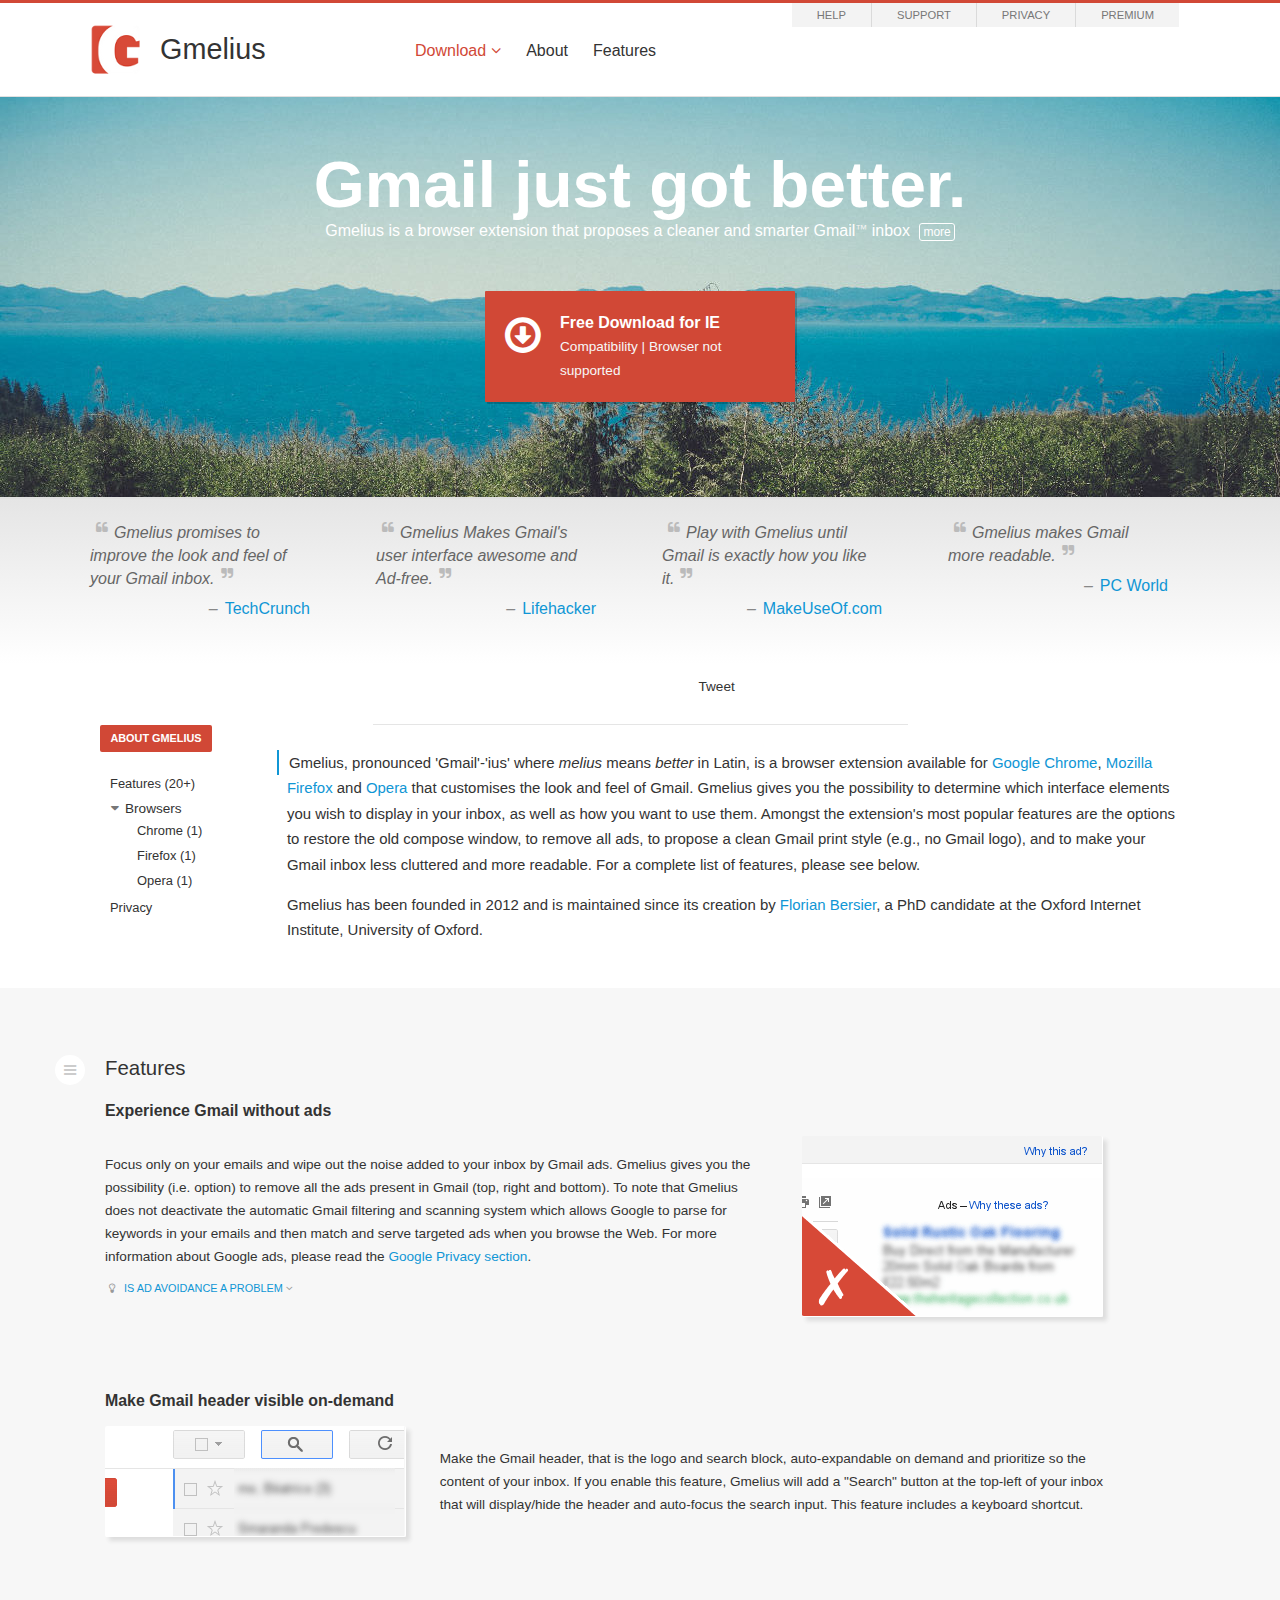
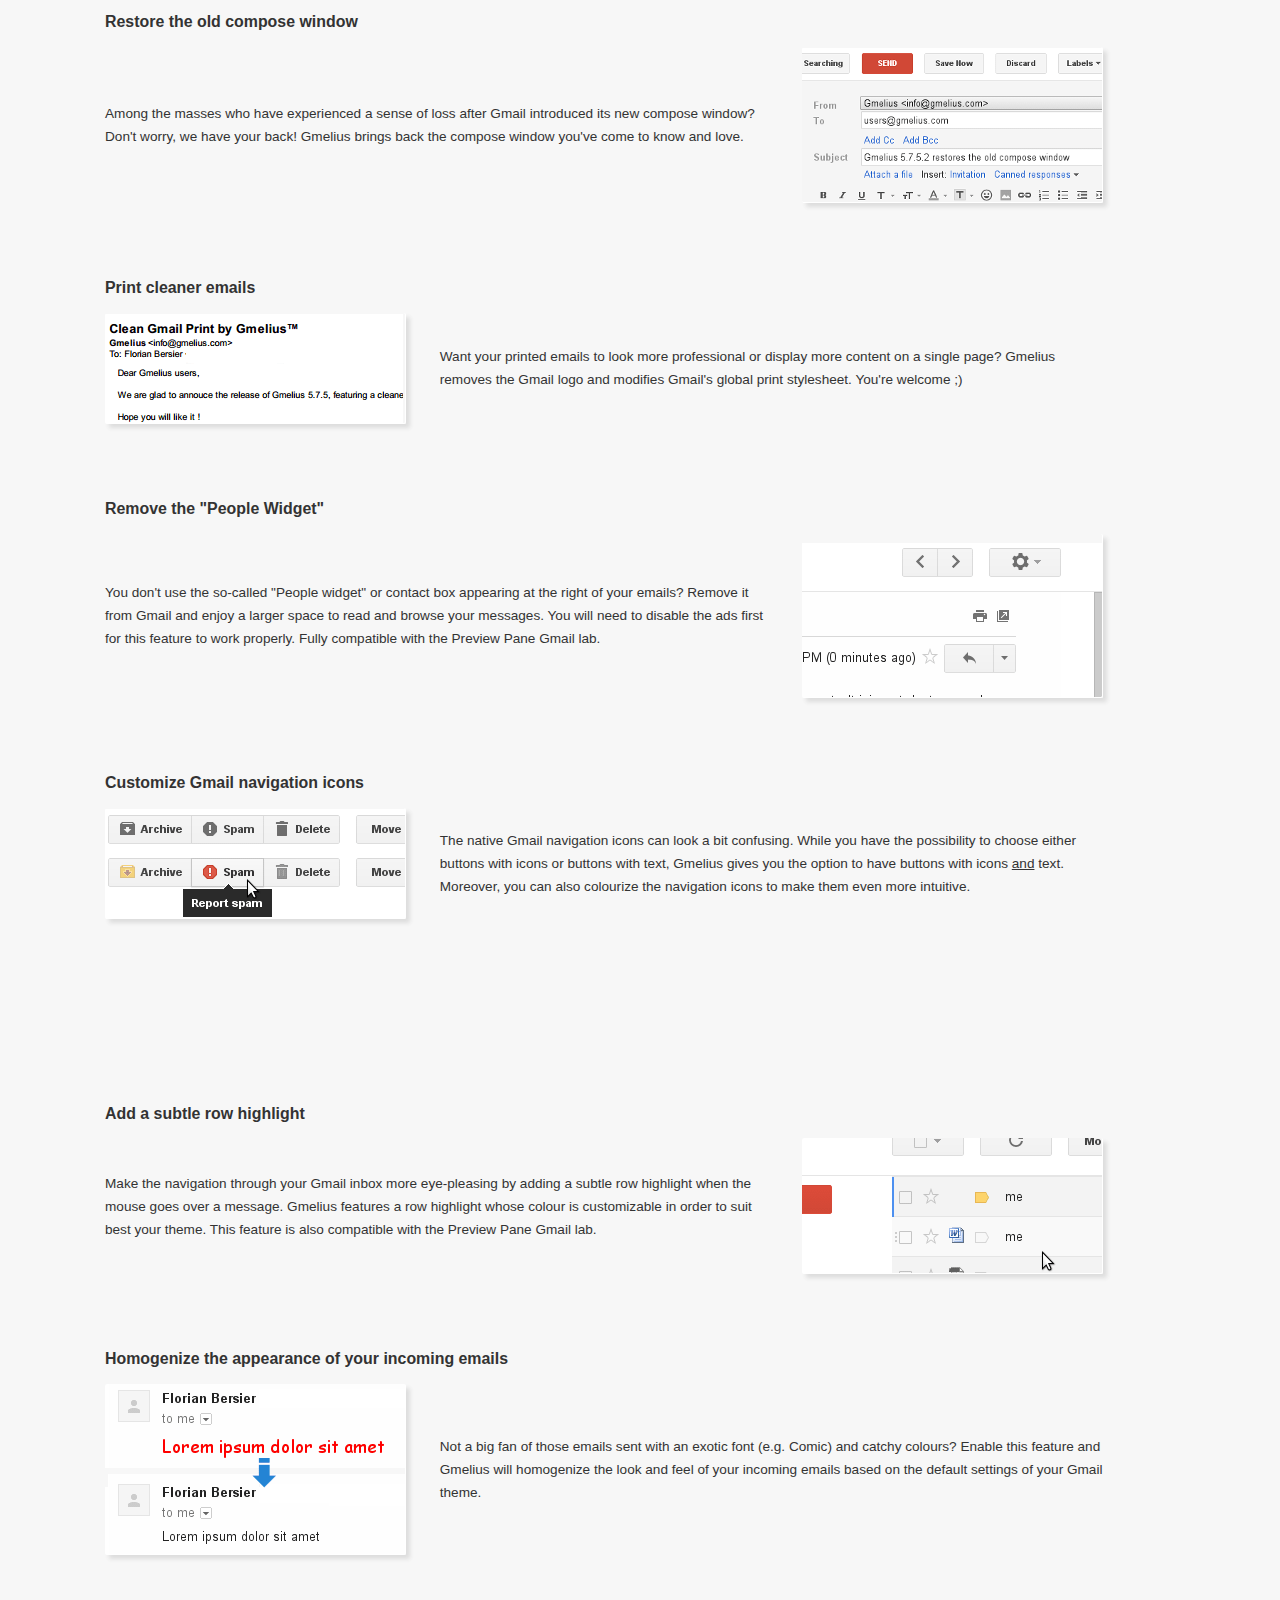
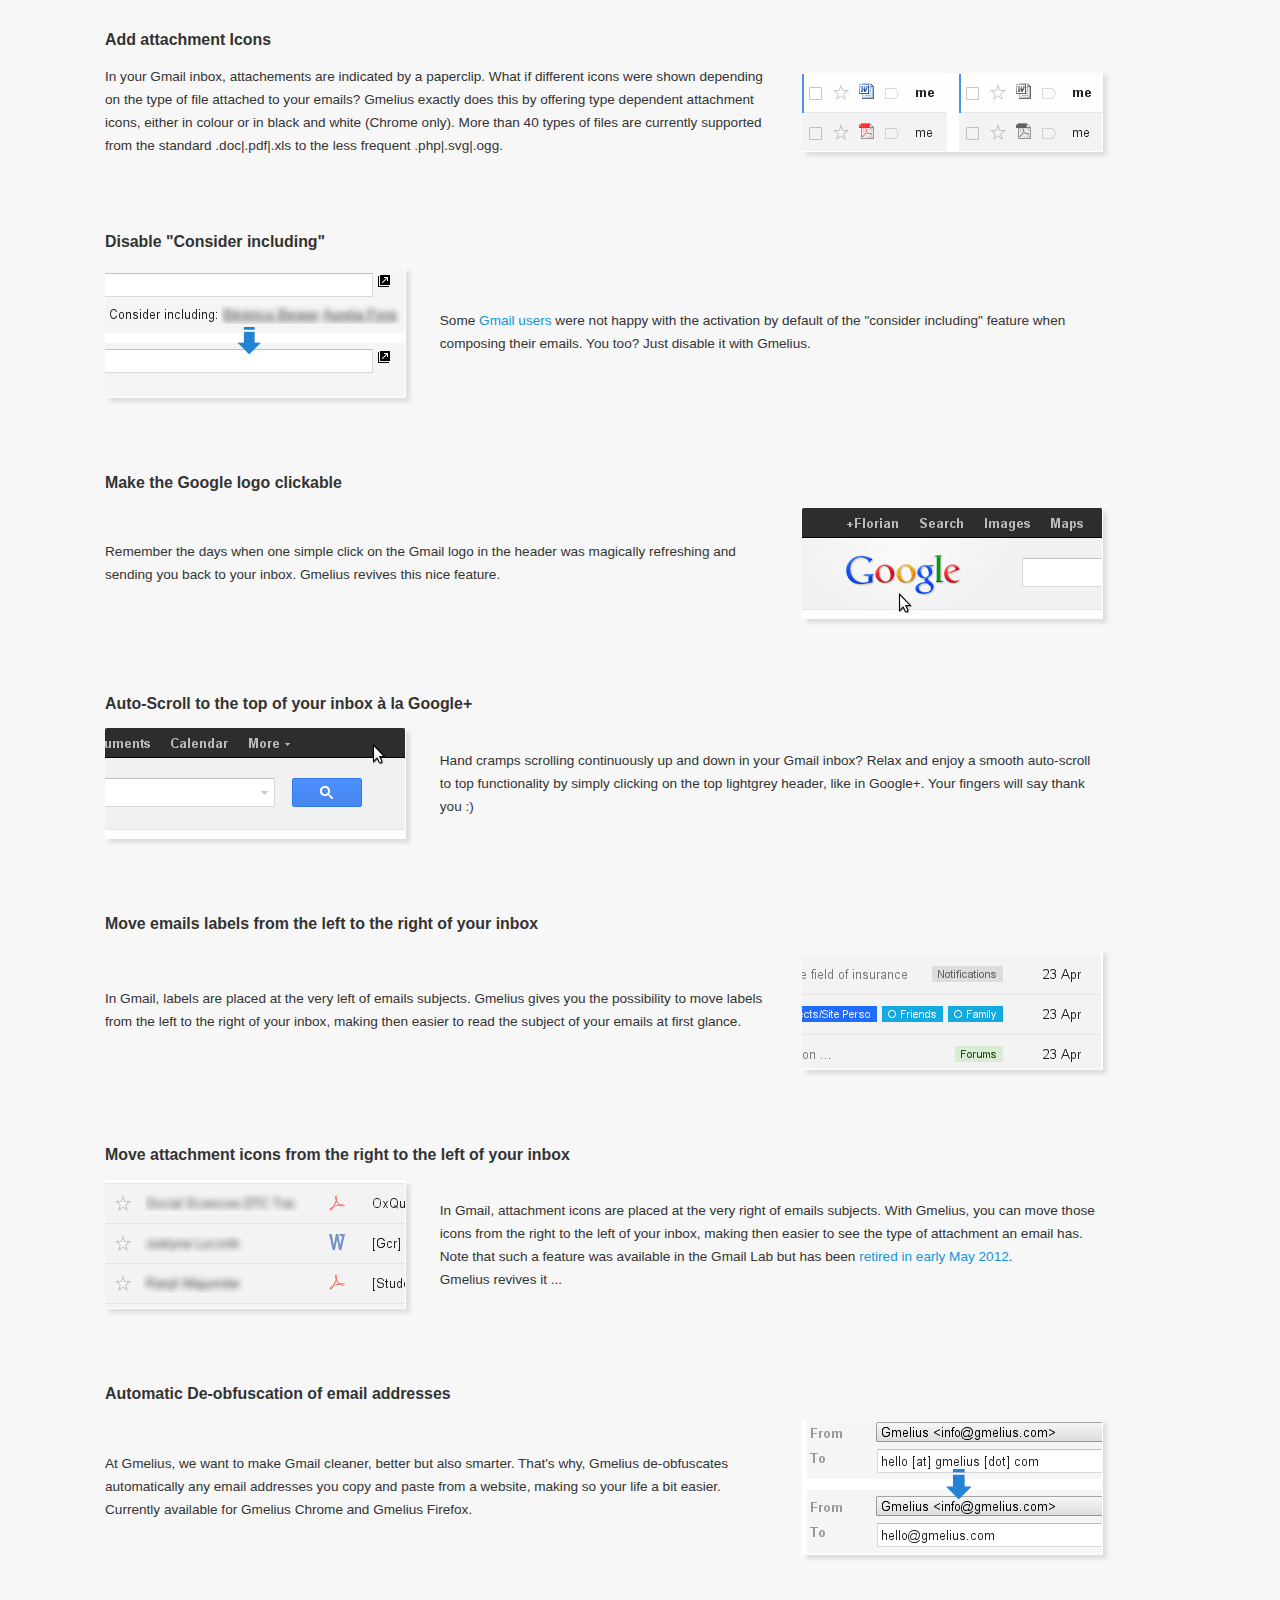
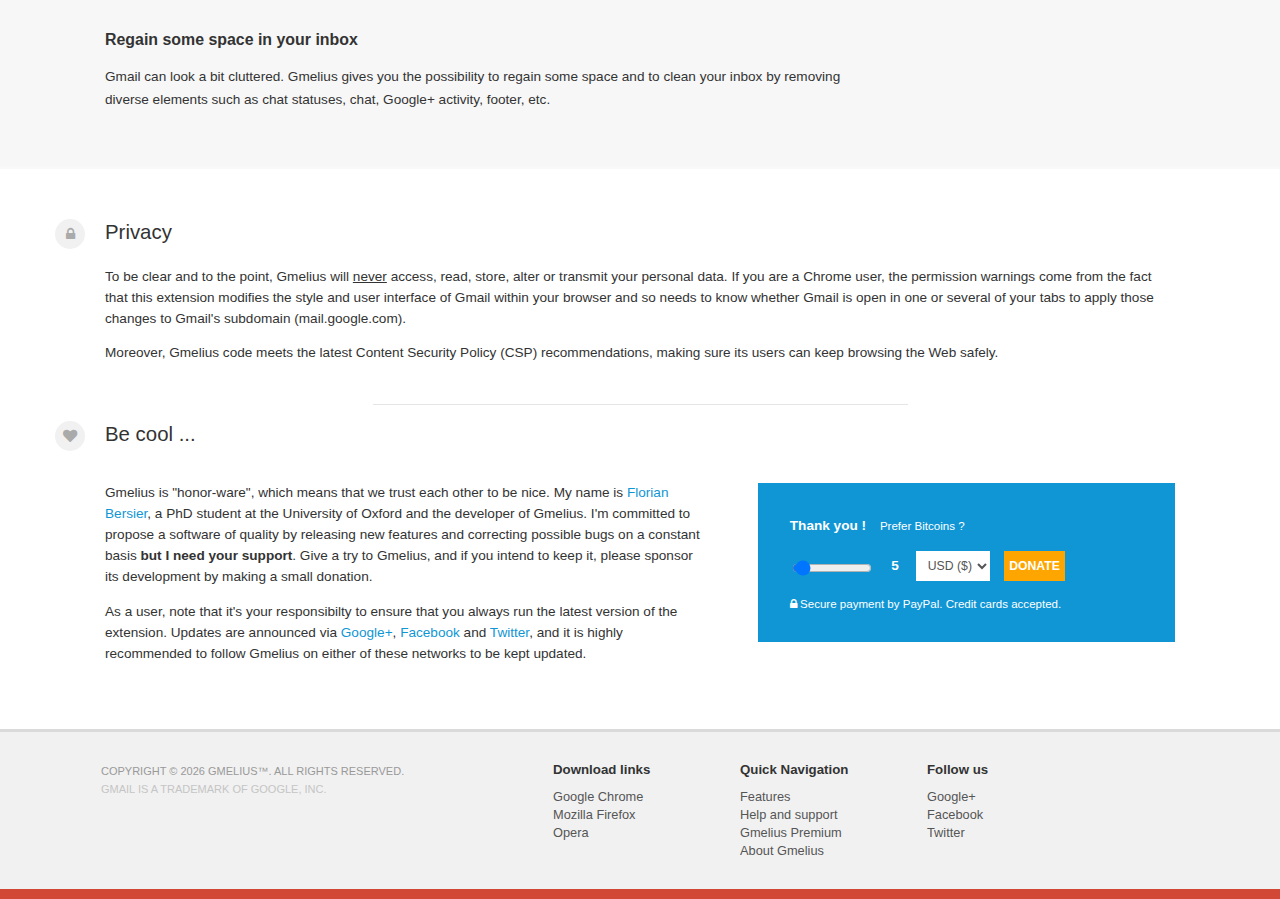
==== commit c6d1b669: "modified:   help/index.html 	modified:   index.html" ====
--- a/index.html
+++ b/index.html
@@ -282,8 +282,8 @@
 <input name="tax" value="0" type="hidden" />
 <input name="no_shipping" value="1" type="hidden" />
 <input name="return" value="http://gmelius.com/help/?note=thanks" type="hidden" />
-<input type="range" id="amount" name="amount" min="3" max="50" step="1" value="10"/>
-<output name="rangeOutput" for="amount">10</output>
+<input type="range" id="amount" name="amount" min="3" max="50" step="1" value="5"/>
+<output name="rangeOutput" for="amount">5</output>
 <select name="currency_code" title="choose your currency">
 <option value="USD">USD ($)</option>
 <option value="EUR">EUR (€)</option>
--- a/css/b.css
+++ b/css/b.css
@@ -324,7 +324,7 @@
 	}
 
 .home {
-background:url('../IMG/home.jpg') #eee no-repeat top center;
+background:url('../IMG/home.jpg') #a4c6c5 no-repeat top center;
 }
 
 #help {
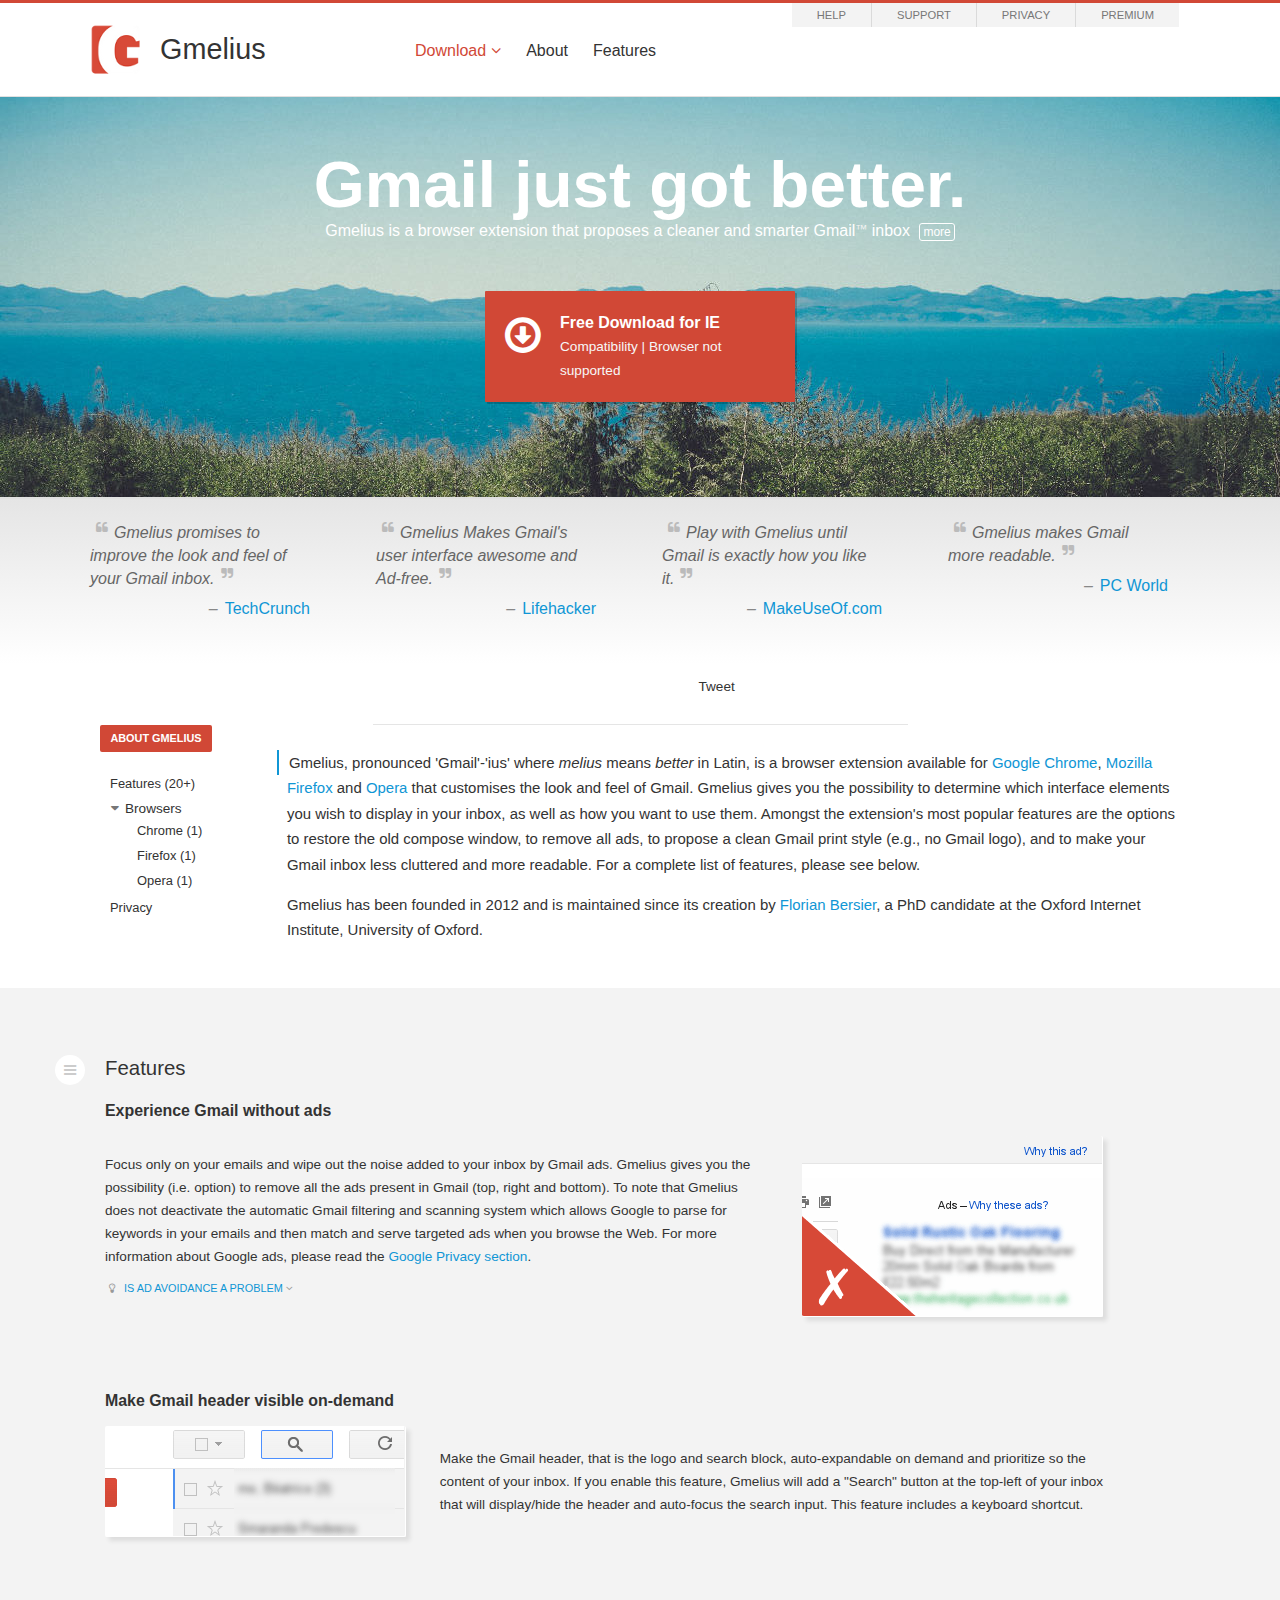
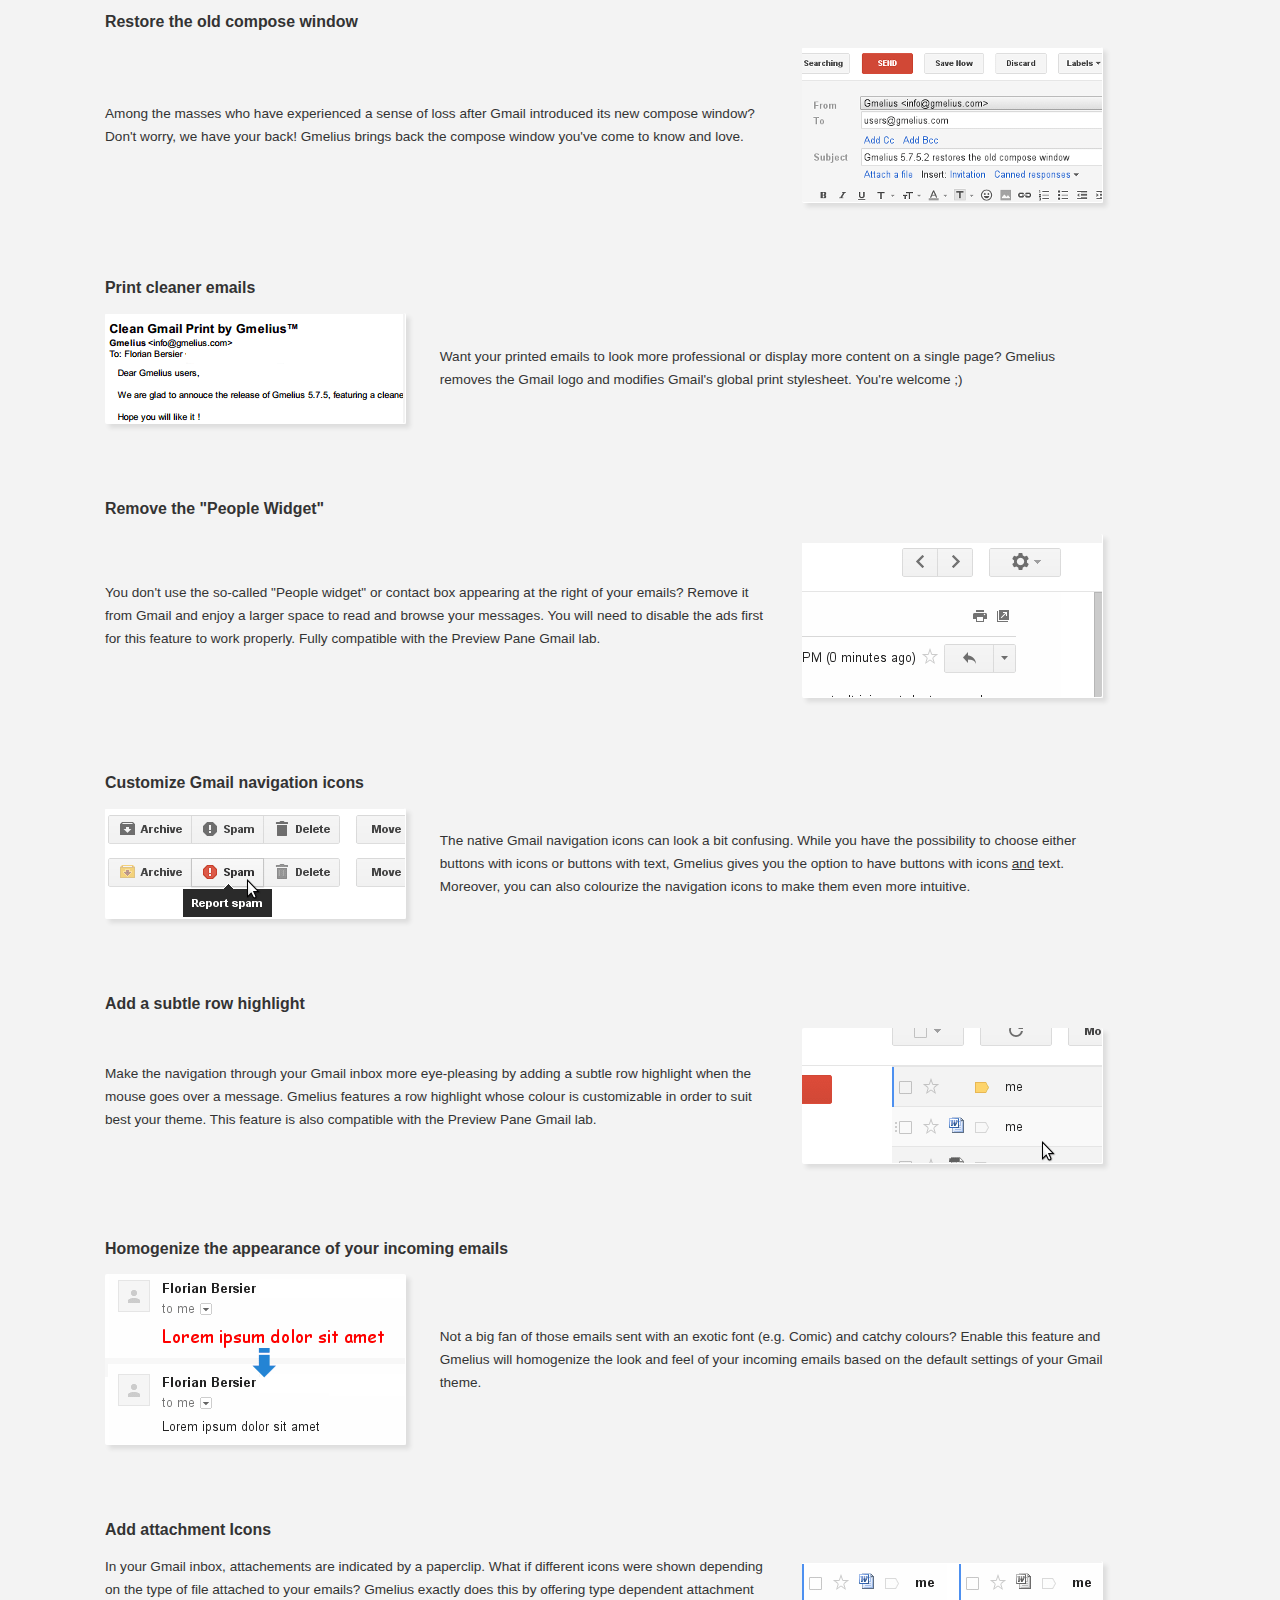
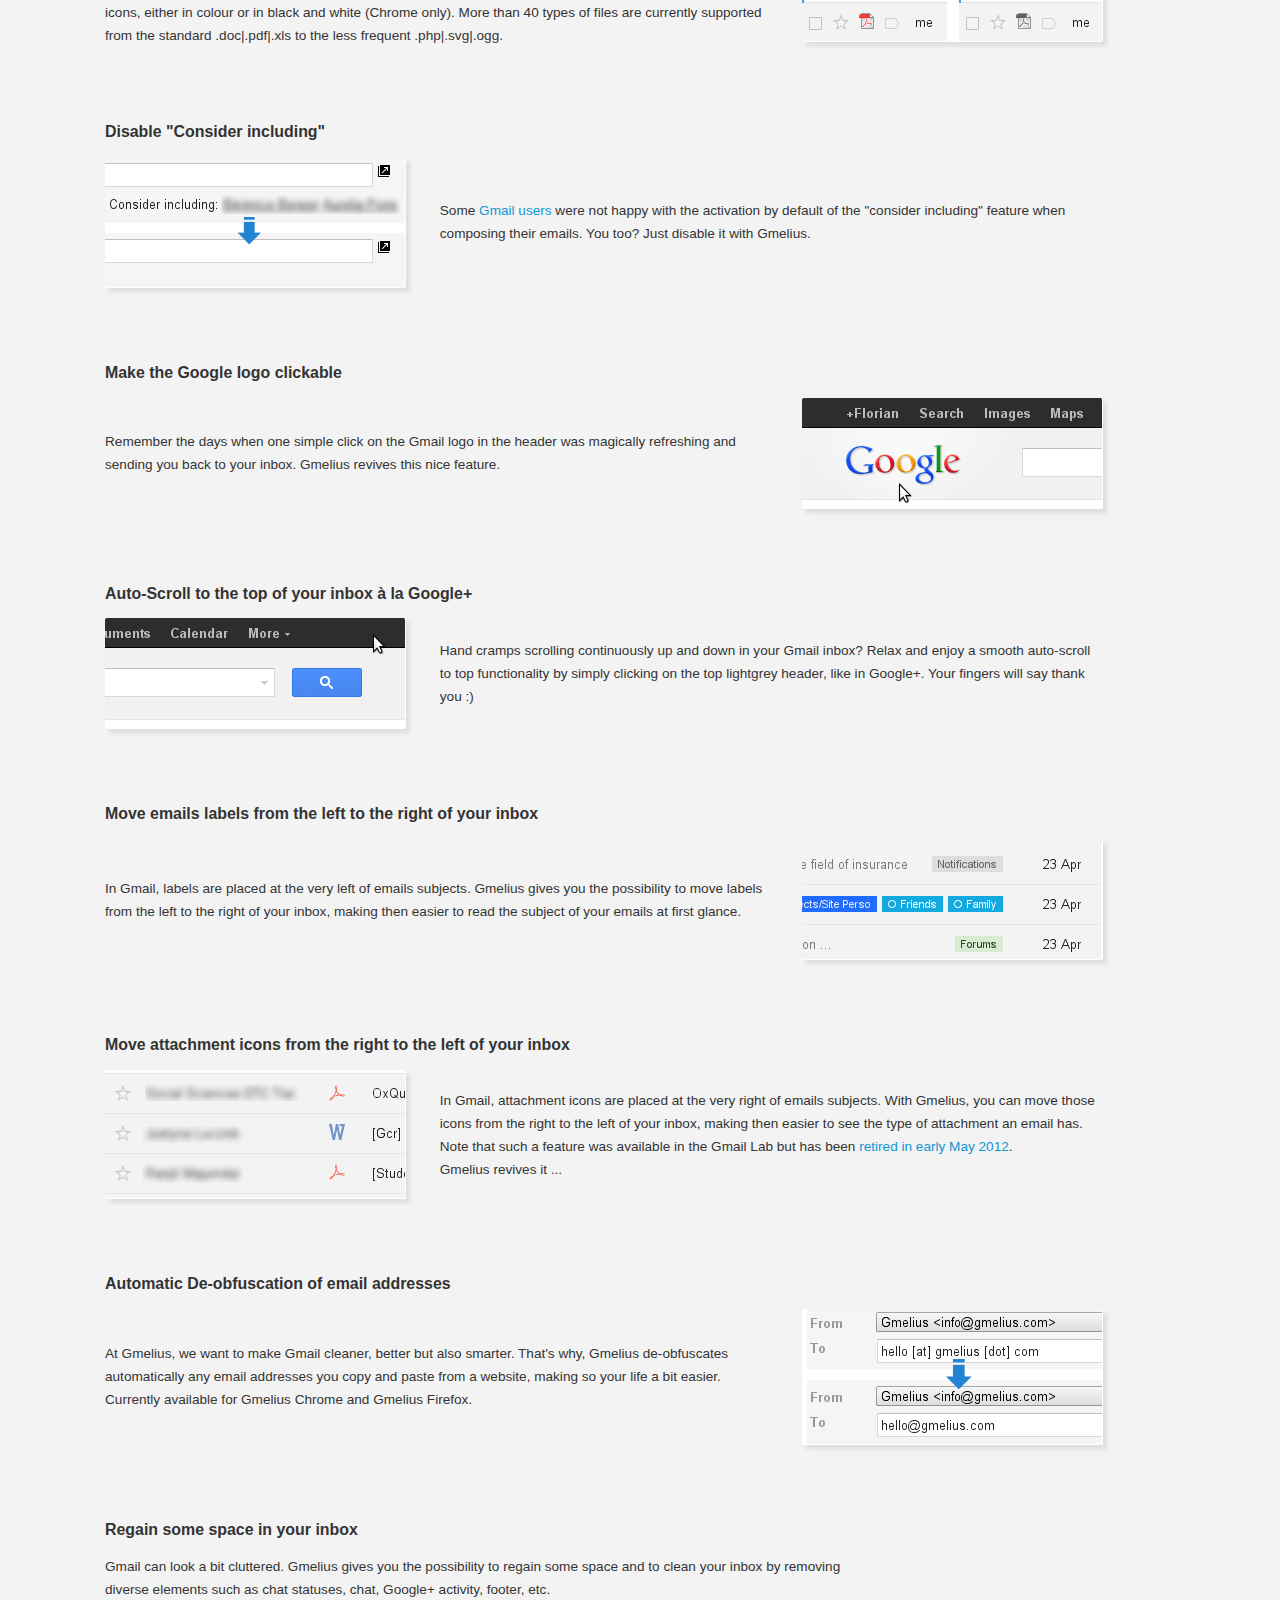
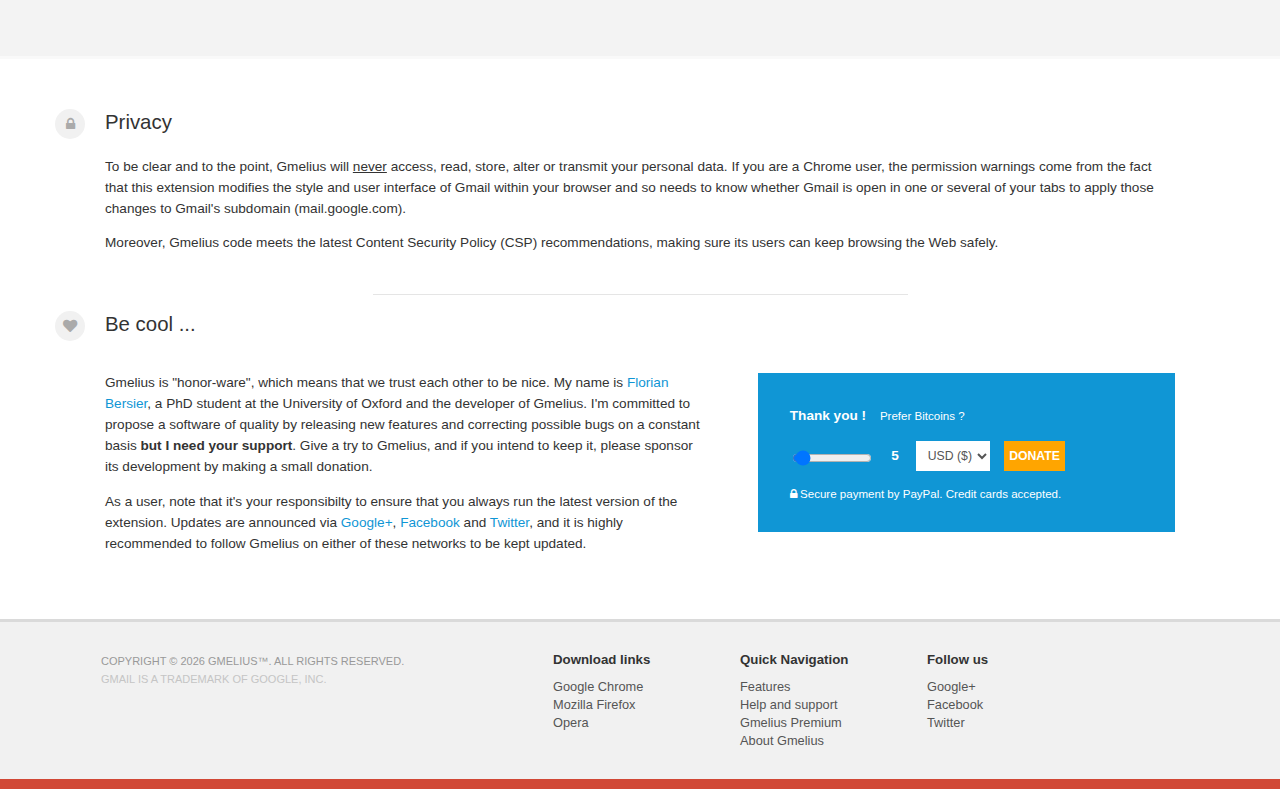
==== commit eb75096c: "modified:   index.html" ====
--- a/index.html
+++ b/index.html
@@ -181,7 +181,7 @@
 <div class="thumb" id="gnav"></div>
 <div class="desc">The native Gmail navigation icons can look a bit confusing. While you have the possibility to choose either buttons with icons or buttons with text, Gmelius gives you the option to have buttons with icons <u>and</u> text. Moreover, you can also colourize the navigation icons to make them even more intuitive.</div>
 </section>
-
+<!--
 <div class="gmelius-new">
 <script><!--
 google_ad_client = "ca-pub-0201365754416796";
@@ -189,11 +189,11 @@
 google_ad_slot = "5117409762";
 google_ad_width = 728;
 google_ad_height = 90;
-//-->
+//--><!--
 </script>
 <script src="http://pagead2.googlesyndication.com/pagead/show_ads.js"></script>
 </div>
-
+-->
 <section>
 <h3>Add a subtle row highlight</h3>
 <div class="desc">Make the navigation through your Gmail inbox more eye-pleasing by adding a subtle row highlight when the mouse goes over a message. Gmelius features a row highlight whose colour is customizable in order to suit best your theme. This feature is also compatible with the Preview Pane Gmail lab.</div>
--- a/css/b.css
+++ b/css/b.css
@@ -625,7 +625,7 @@
 
 #features {
 	width:100%;
-	background-color:#f7f7f7;
+	background-color:#f3f3f3;
 	margin:0 auto 50px;
 	padding:50px 0 25px;
 	border-bottom:3px solid #f9f9f9
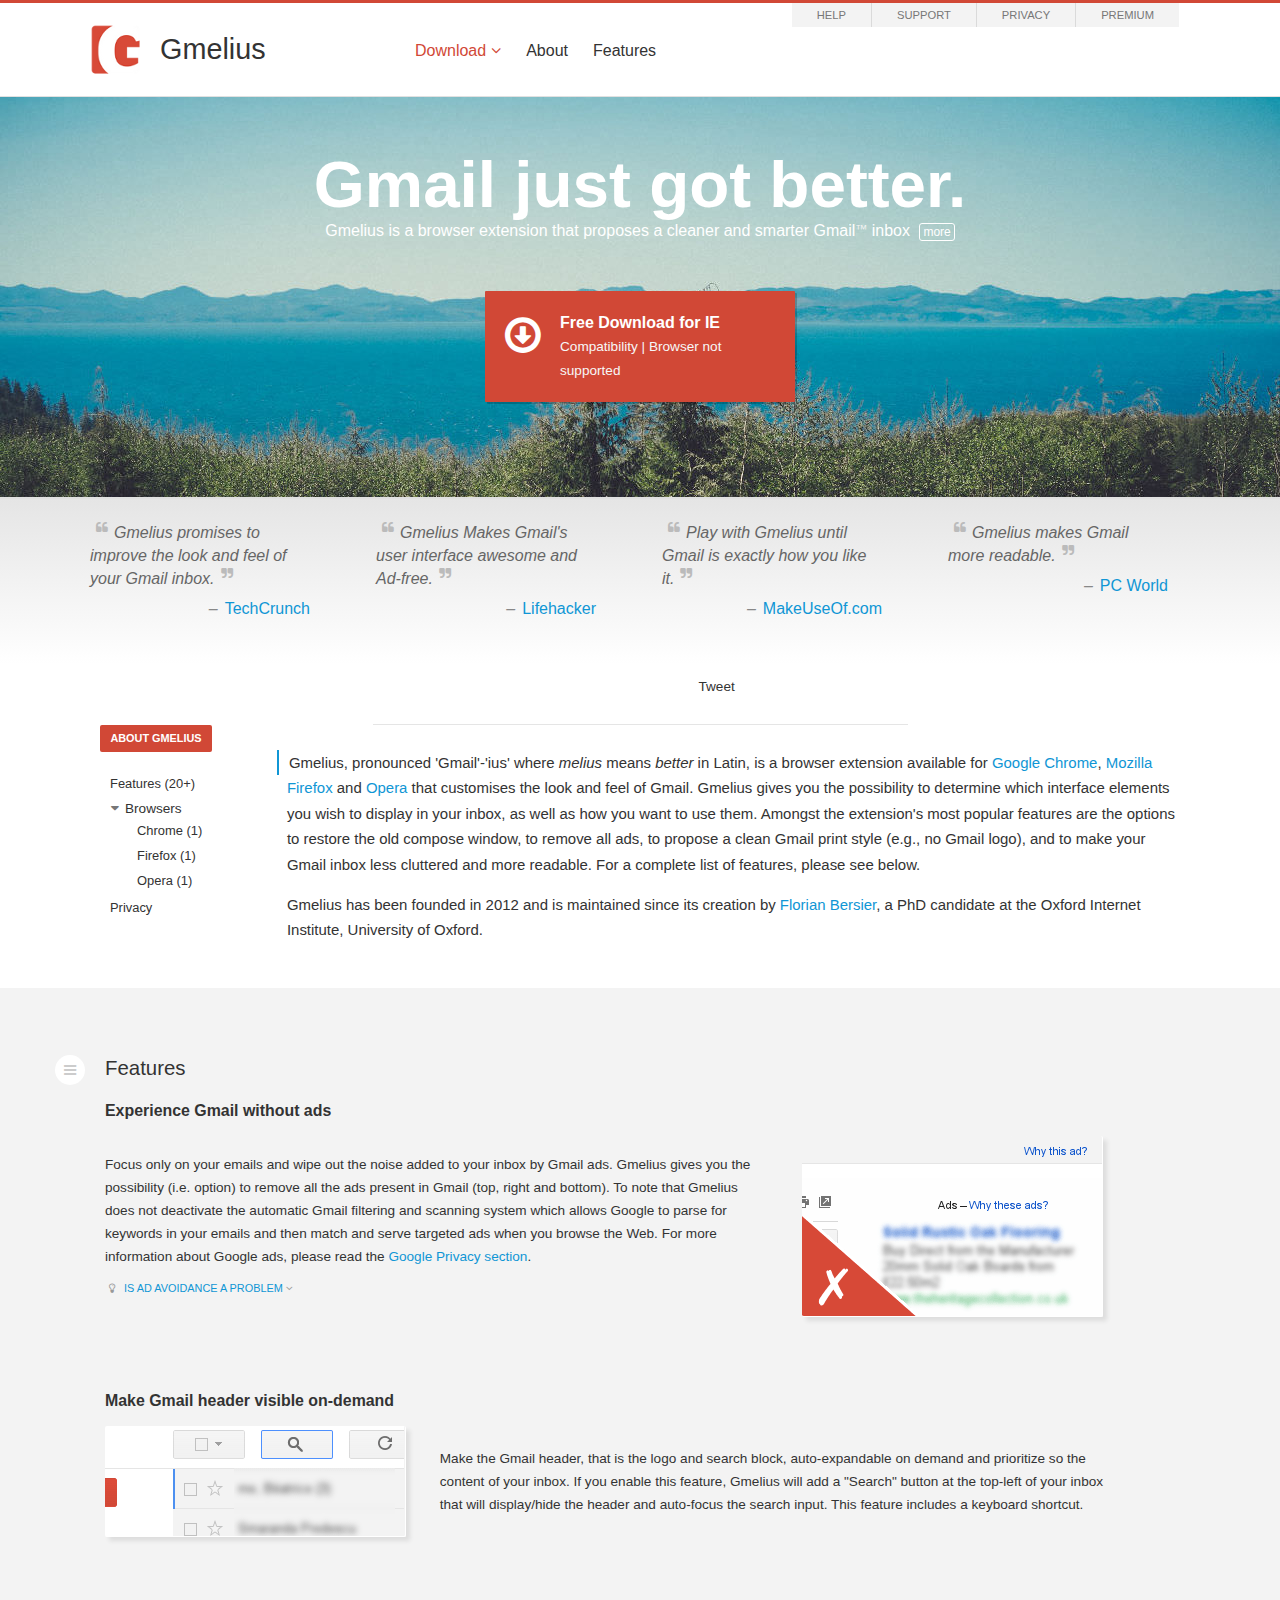
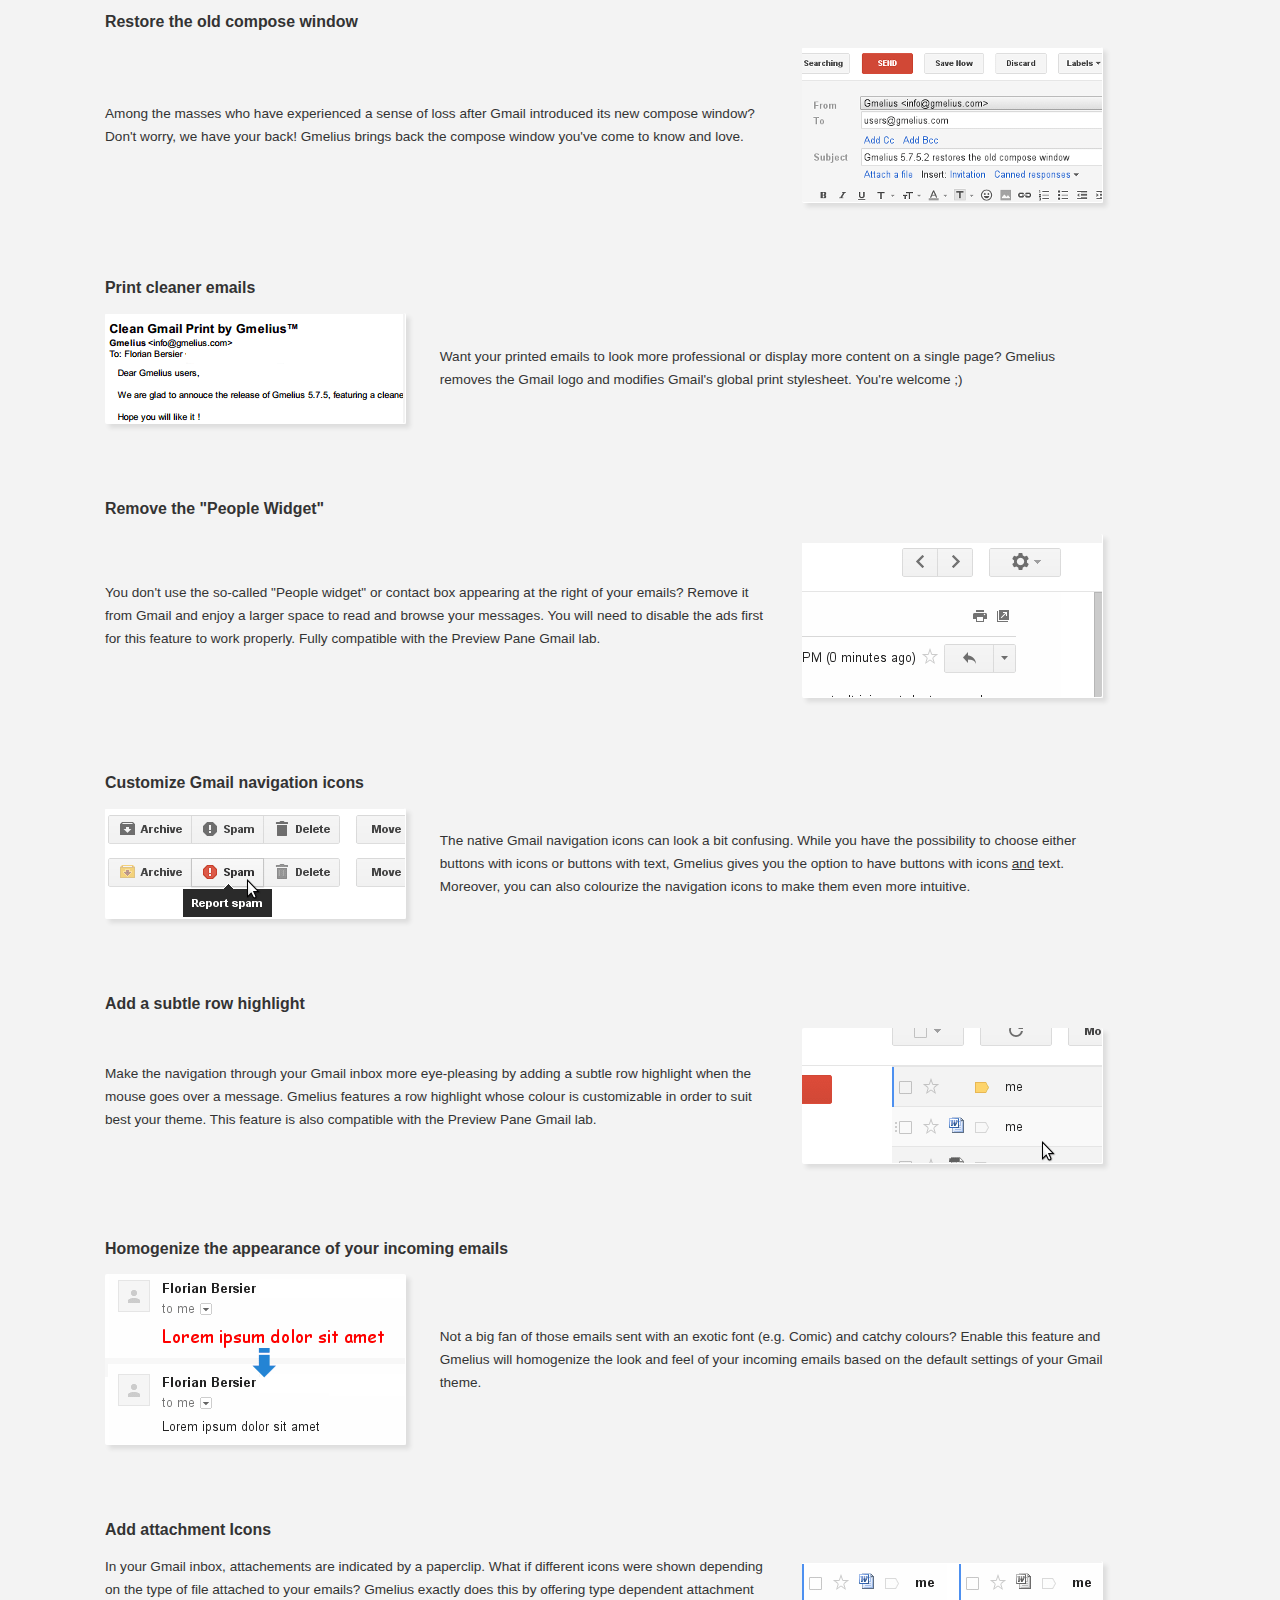
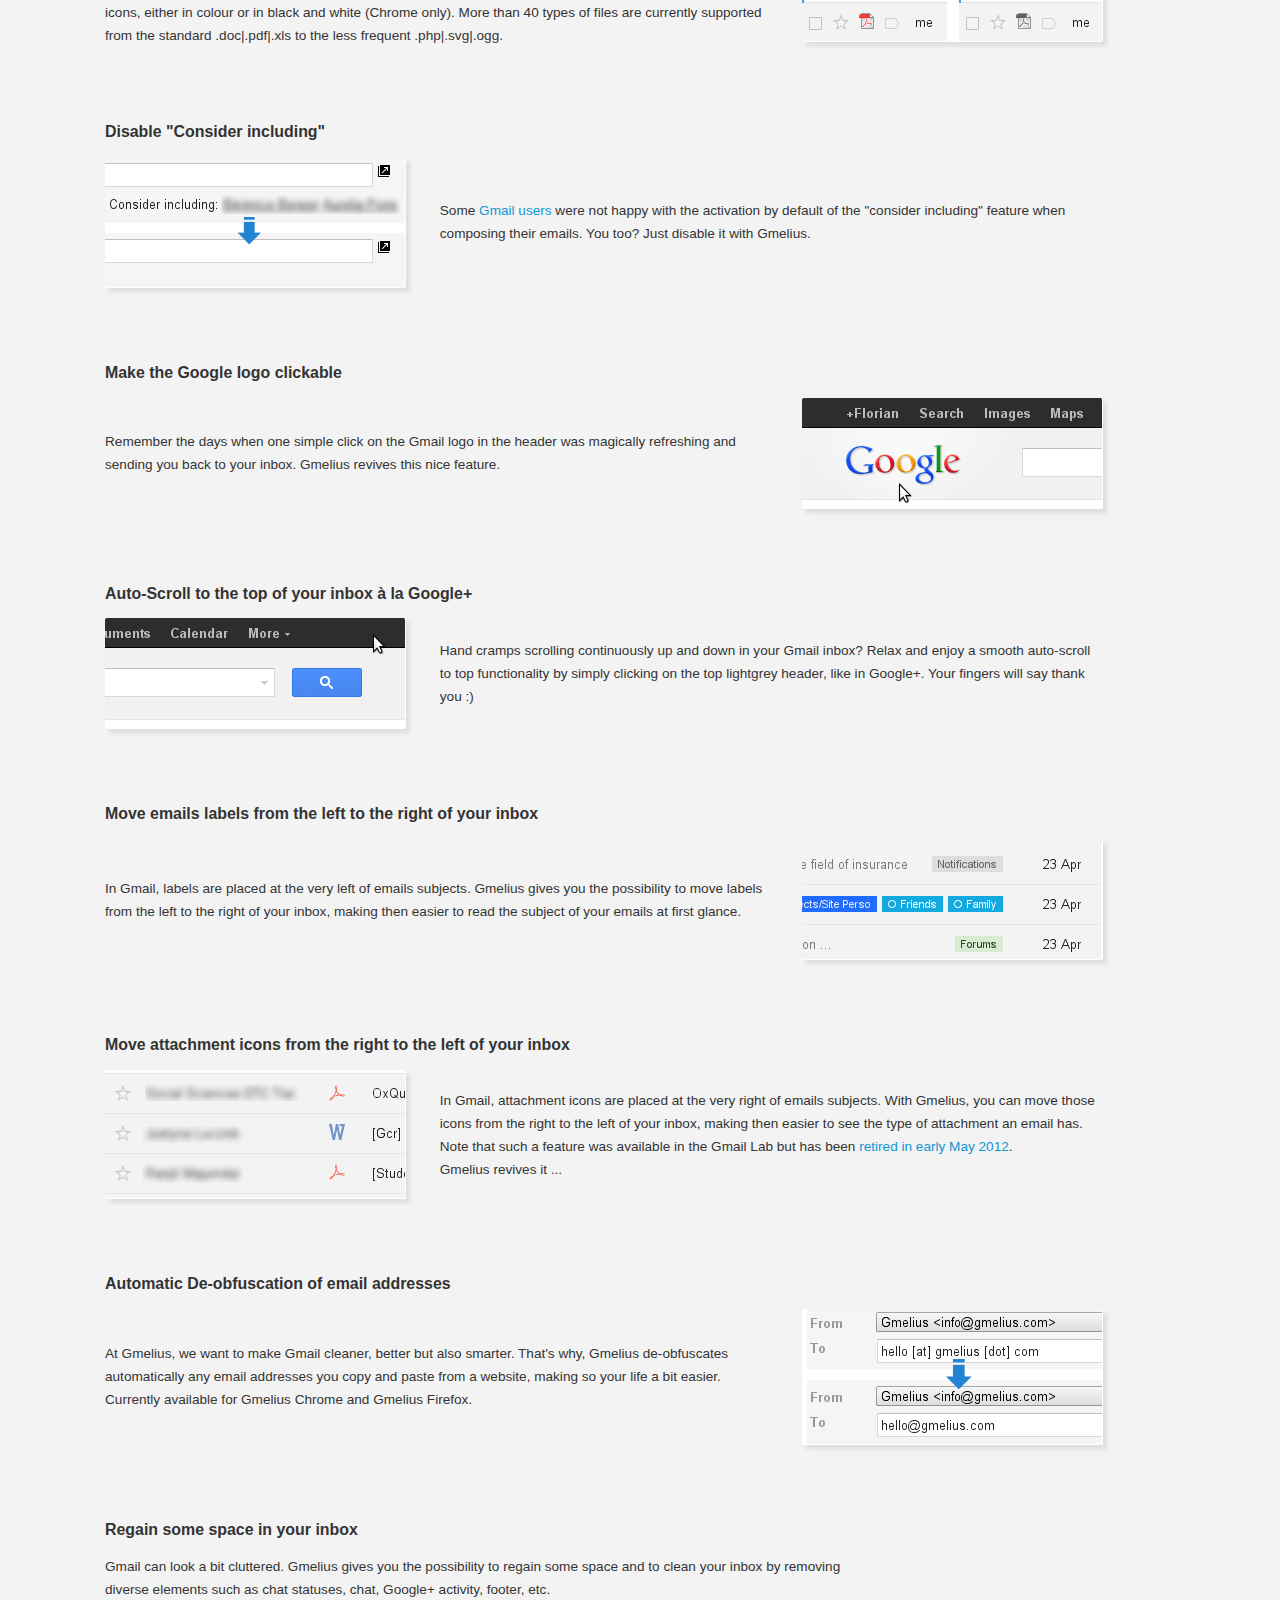
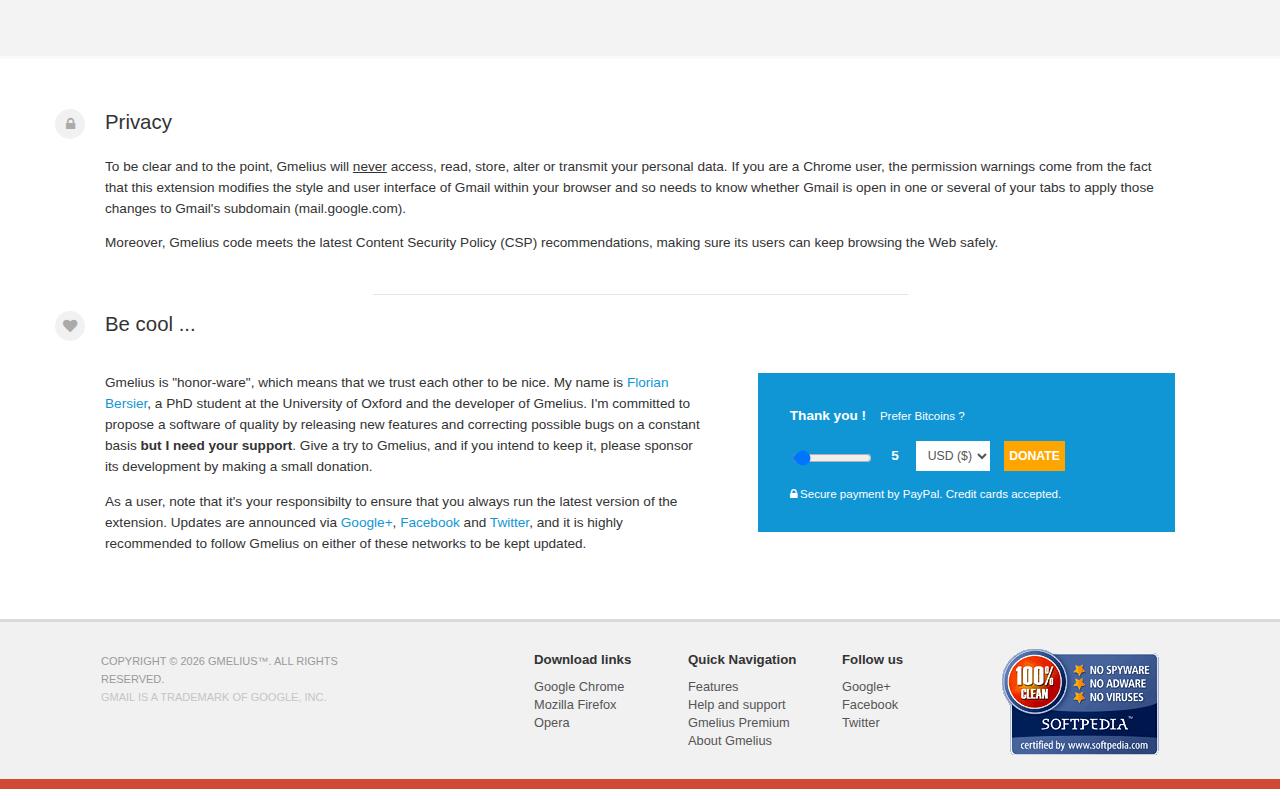
==== commit a05f492a: "new file:   IMG/softpedia_award.gif 	modified:   css/b.css 	modified:   help/index.html 	modified:  " ====
--- a/index.html
+++ b/index.html
@@ -338,6 +338,7 @@
 		<li><a href="https://www.facebook.com/adremover" target="_blank" title="Follow Gmelius on Facebook">Facebook</a>
 		<li><a href="https://twitter.com/gmeliusTM" target="_blank" title="Follow Gmelius on Twitter">Twitter</a>
 		</ul>
+<li class="nav-foot badge"><a href="http://www.softpedia.com/progClean/Gmelius-for-Firefox-Clean-229377.html" target="_blank" title="Gmelius certified 100% clean by Softpedia">Gmelius certified 100% clean by Softpedia</a>
 </ul>
 </div>
 </div><!--#footer-->
--- a/css/b.css
+++ b/css/b.css
@@ -674,77 +674,77 @@
 }
 
 #gads {
-    background: url(../IMG/global.png) transparent no-repeat 0 0;
+    background: url('../IMG/global.png') transparent no-repeat 0 0;
     height: 180px;
 }
 
 #gheader {
-    background: url(../IMG/global.png) transparent no-repeat 0 -193px;
+    background: url('../IMG/global.png') transparent no-repeat 0 -193px;
     height: 110px;
 }
 
 #goldcompose {
-    background: url(../IMG/global.png) transparent no-repeat 0 -1425px;
+    background: url('../IMG/global.png') transparent no-repeat 0 -1425px;
     height: 155px;
 }
 
 #gprint {
-    background: url(../IMG/global.png) transparent no-repeat 0 -1593px;
+    background: url('../IMG/global.png') transparent no-repeat 0 -1593px;
     height: 110px;
 }
 
 #gpeople {
-    background: url(../IMG/global.png) transparent no-repeat 0 -310px;
+    background: url('../IMG/global.png') transparent no-repeat 0 -310px;
     height: 163px;
 }
 
 #gnav {
-    background: url(../IMG/global.png) transparent no-repeat 0 -495px;
+    background: url('../IMG/global.png') transparent no-repeat 0 -495px;
     height: 110px;
 }
 
 #ghover {
-    background: url(../IMG/global.png) transparent no-repeat 0 -621px;
+    background: url('../IMG/global.png') transparent no-repeat 0 -621px;
     height: 135px;
 }
 
 #gfonts {
-    background: url(../IMG/global.png) transparent no-repeat 0 -768px;
+    background: url('../IMG/global.png') transparent no-repeat 0 -768px;
     height: 170px;
 }
 
 #attach {
-    background: url(../IMG/global.png) transparent no-repeat 0 -946px;
+    background: url('../IMG/global.png') transparent no-repeat 0 -946px;
     height: 80px;
 }
 
 #gconsider {
-    background: url(../IMG/global.png) transparent no-repeat 0 -1040px;
+    background: url('../IMG/global.png') transparent no-repeat 0 -1040px;
     height: 130px;
 }
 
 #logo-click {
-    background: url(../IMG/global.png) transparent no-repeat 0 -1182px;
+    background: url('../IMG/global.png') transparent no-repeat 0 -1182px;
     height: 110px;
 }
 
 #backto {
-    background: url(../IMG/global.png) transparent no-repeat 0 -1304px;
+    background: url('../IMG/global.png') transparent no-repeat 0 -1304px;
     height: 110px;
 }
 
 #labels-inbox {
-    background: url(../IMG/global.png) transparent no-repeat 0 -2220px;
+    background: url('../IMG/global.png') transparent no-repeat 0 -2220px;
     height: 120px;
 }
 
 #attach-inbox {
-    background: url(../IMG/global.png) transparent no-repeat 0 -2362px;
+    background: url('../IMG/global.png') transparent no-repeat 0 -2362px;
     height: 128px;
 }
 
 #deobfuscate {
-    background: url(../IMG/global.png) transparent no-repeat 0 -2504px;
+    background: url('../IMG/global.png') transparent no-repeat 0 -2504px;
     height: 135px;
 }
 
@@ -865,7 +865,7 @@
 	}
 
 #footer .ulno {
-	width:100%
+	width:100%;
 	}
 
 #footer .ulno li {
@@ -875,9 +875,9 @@
 #footer .copyright {
 	text-transform:uppercase;
 	font-size:11px;
-	width:320px;
+	width:290px;
 	color:#999;
-	margin:0 12% 0 1%;
+	margin:0 13% 0 1%;
 	line-height:18px;
 	}
 
@@ -892,7 +892,21 @@
 }
 
 #footer .nav-foot{
-	width:17%
+	width:14%
+	}
+
+#footer .badge {
+	margin:-7px 0 0;
+	position:absolute;
+	}
+
+#footer .badge a {
+	display:block;
+	height:116px;
+	width:100%;
+	background:url('../IMG/softpedia_award.gif') no-repeat 0 0;
+	background-size:contain !important;
+	text-indent:-9999px;
 	}
 
 #footer .sn li{
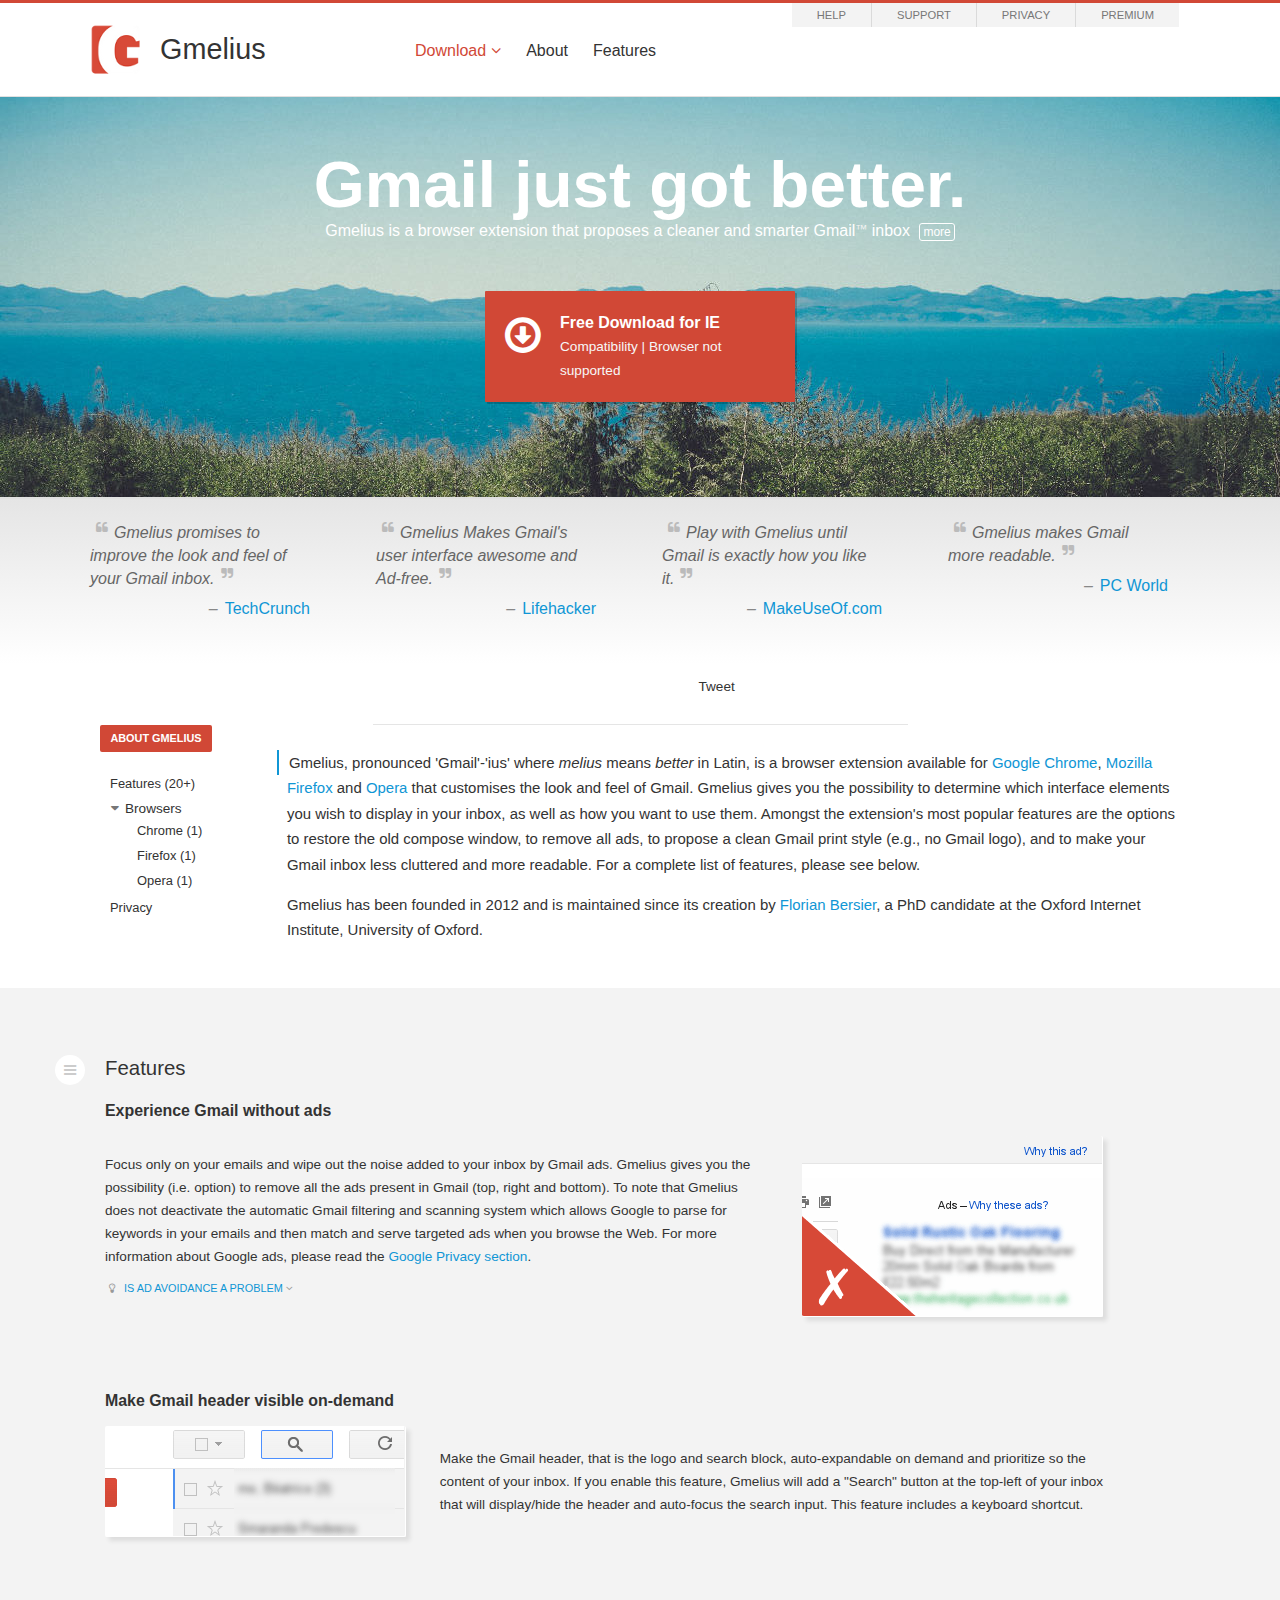
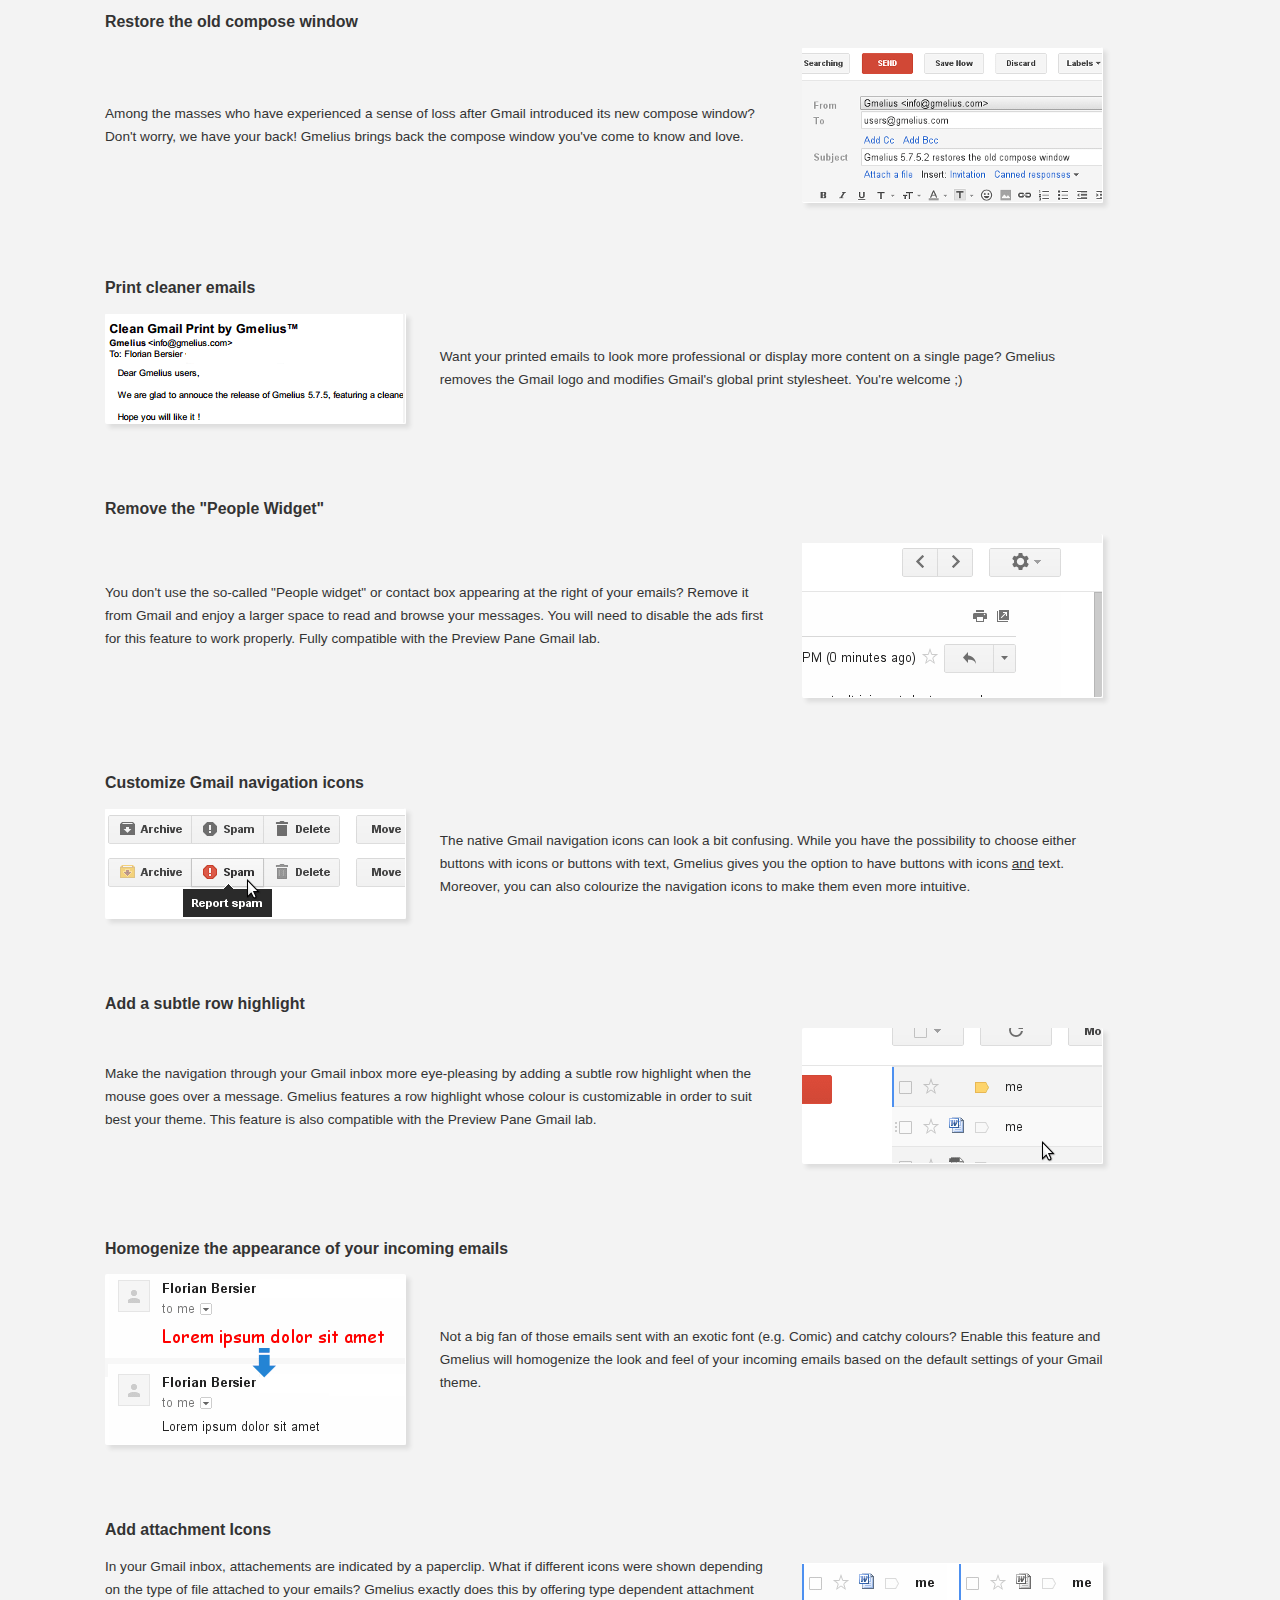
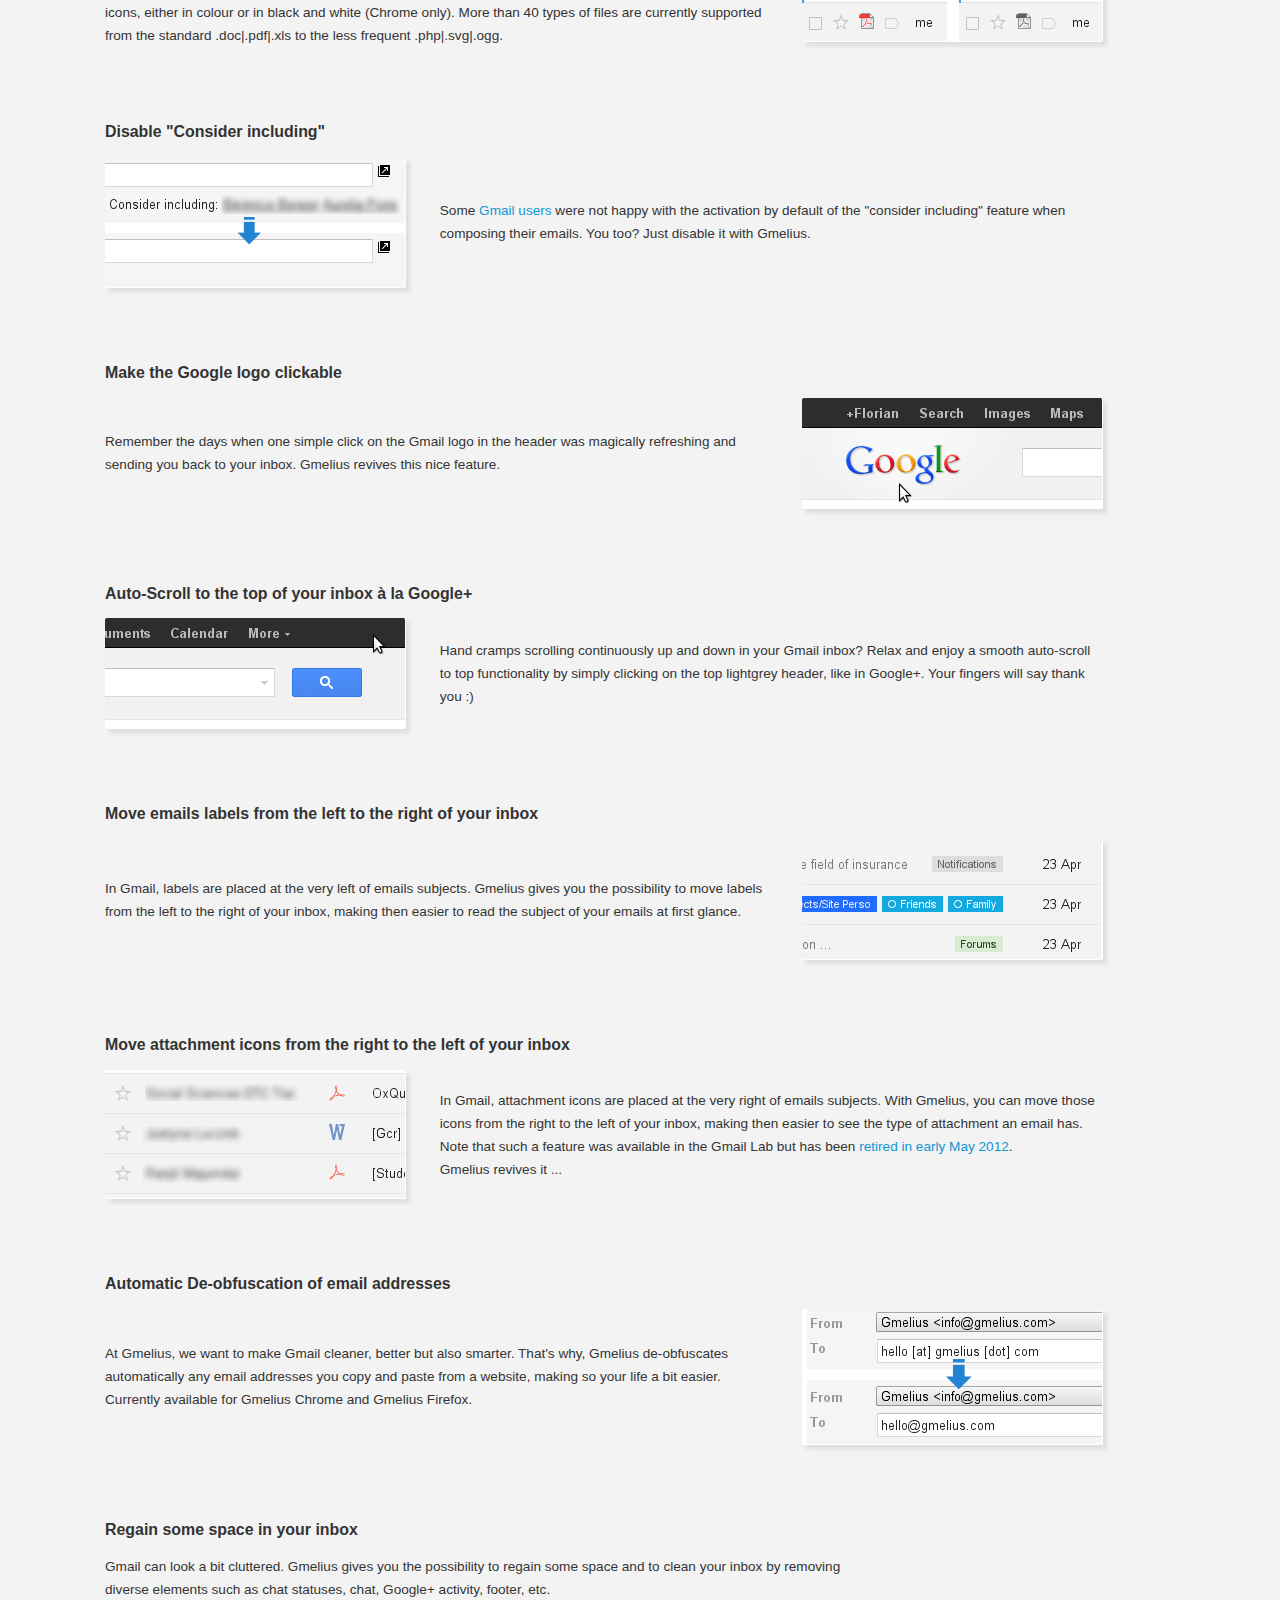
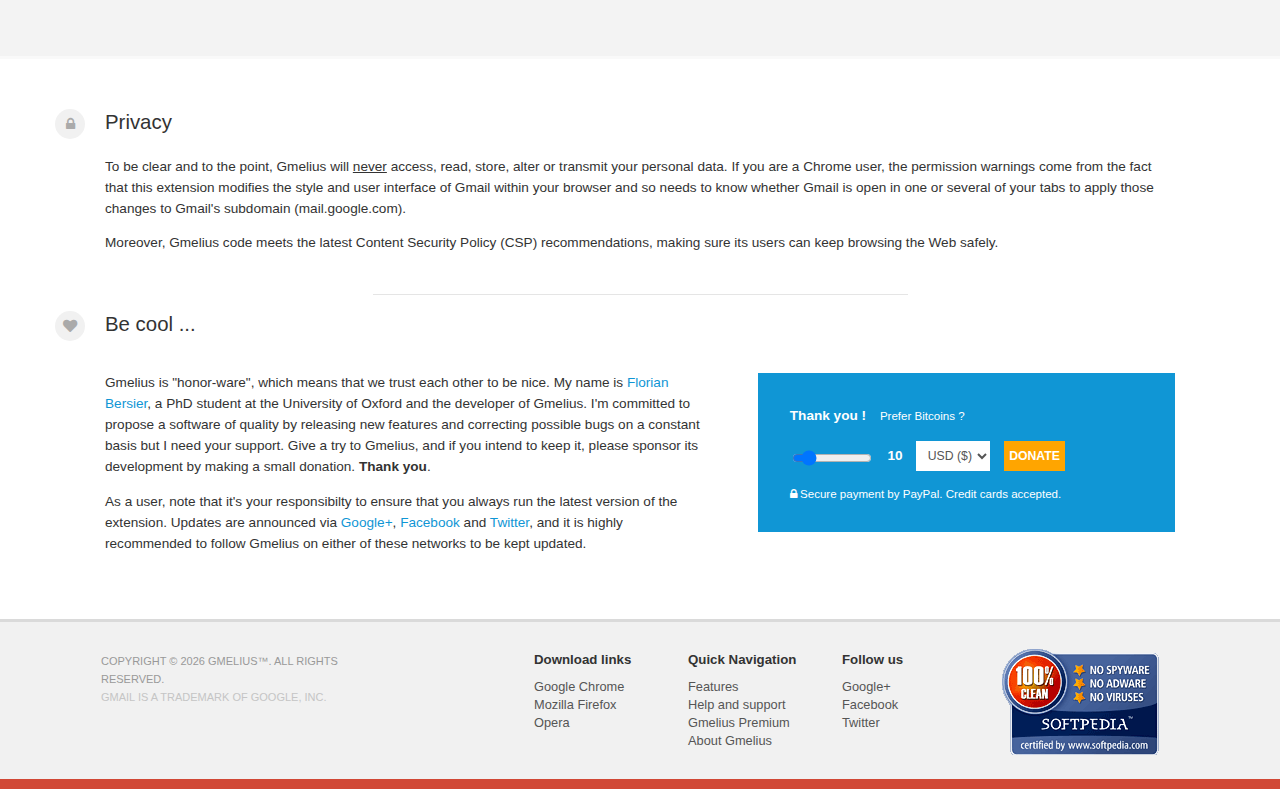
==== commit d895d7e9: "modified:   help/index.html 	modified:   index.html 	modified:   js/a.js" ====
--- a/index.html
+++ b/index.html
@@ -266,7 +266,7 @@
 <hr>
 <h2 id="dona"><i class="icon-heart"></i>Be cool ...</h2>
 <div id="don-txt" class="left">
-<p>Gmelius is "honor-ware", which means that we trust each other to be nice. My name is <a href="http://florianbersier.com" target="_blank">Florian Bersier</a>, a PhD student at the University of Oxford and the developer of Gmelius. I'm committed to propose a software of quality by releasing new features and correcting possible bugs on a constant basis <strong>but I need your support</strong>. Give a try to Gmelius, and if you intend to keep it, please sponsor its development by making a small donation.</p>
+<p>Gmelius is "honor-ware", which means that we trust each other to be nice. My name is <a href="http://florianbersier.com" target="_blank">Florian Bersier</a>, a PhD student at the University of Oxford and the developer of Gmelius. I'm committed to propose a software of quality by releasing new features and correcting possible bugs on a constant basis but I need your support. Give a try to Gmelius, and if you intend to keep it, please sponsor its development by making a small donation. <strong>Thank you</strong>.</p>
 
 <p>As a user, note that it's your responsibilty to ensure that you always run the latest version of the extension. Updates are announced via  <a href="https://plus.google.com/107464590830116243309/" rel="publisher" target="_blank" title="Follow Gmelius&trade; on Google+">Google+</a>, <a href="https://www.facebook.com/adremover" target="_blank" title="Follow Gmelius&trade; on Facebook">Facebook</a> and <a href="https://twitter.com/gmeliusTM" target="_blank" title="Follow Gmelius&trade; on Twitter">Twitter</a>, and it is highly recommended to follow Gmelius on either of these networks to be kept updated.</p>
 </div>
@@ -281,9 +281,9 @@
 <input name="no_note" value="0" type="hidden" />
 <input name="tax" value="0" type="hidden" />
 <input name="no_shipping" value="1" type="hidden" />
-<input name="return" value="http://gmelius.com/help/?note=thanks" type="hidden" />
-<input type="range" id="amount" name="amount" min="3" max="50" step="1" value="5"/>
-<output name="rangeOutput" for="amount">5</output>
+<input name="return" value="http://gmelius.com/help/?note=thanks&origin=si" type="hidden" />
+<input type="range" id="amount" name="amount" min="3" max="50" step="1" value=""/>
+<output name="rangeOutput" for="amount"></output>
 <select name="currency_code" title="choose your currency">
 <option value="USD">USD ($)</option>
 <option value="EUR">EUR (€)</option>
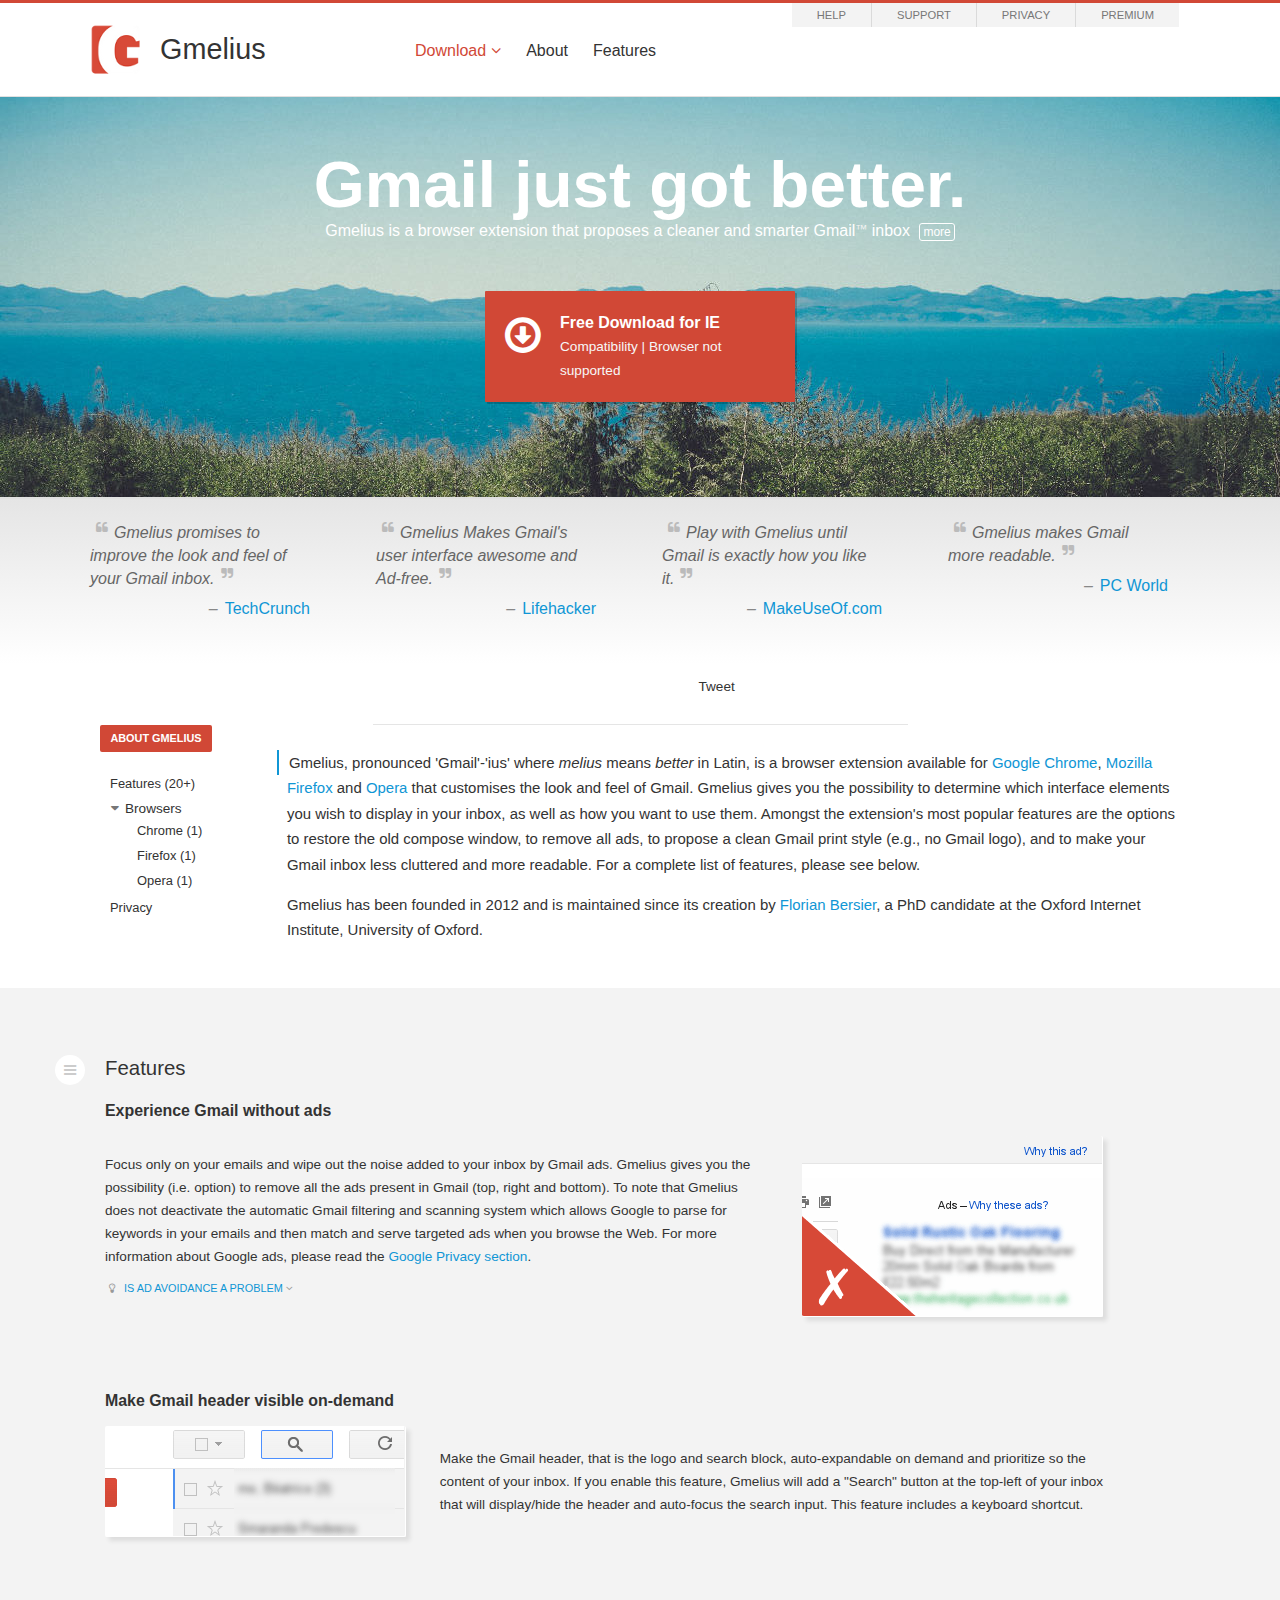
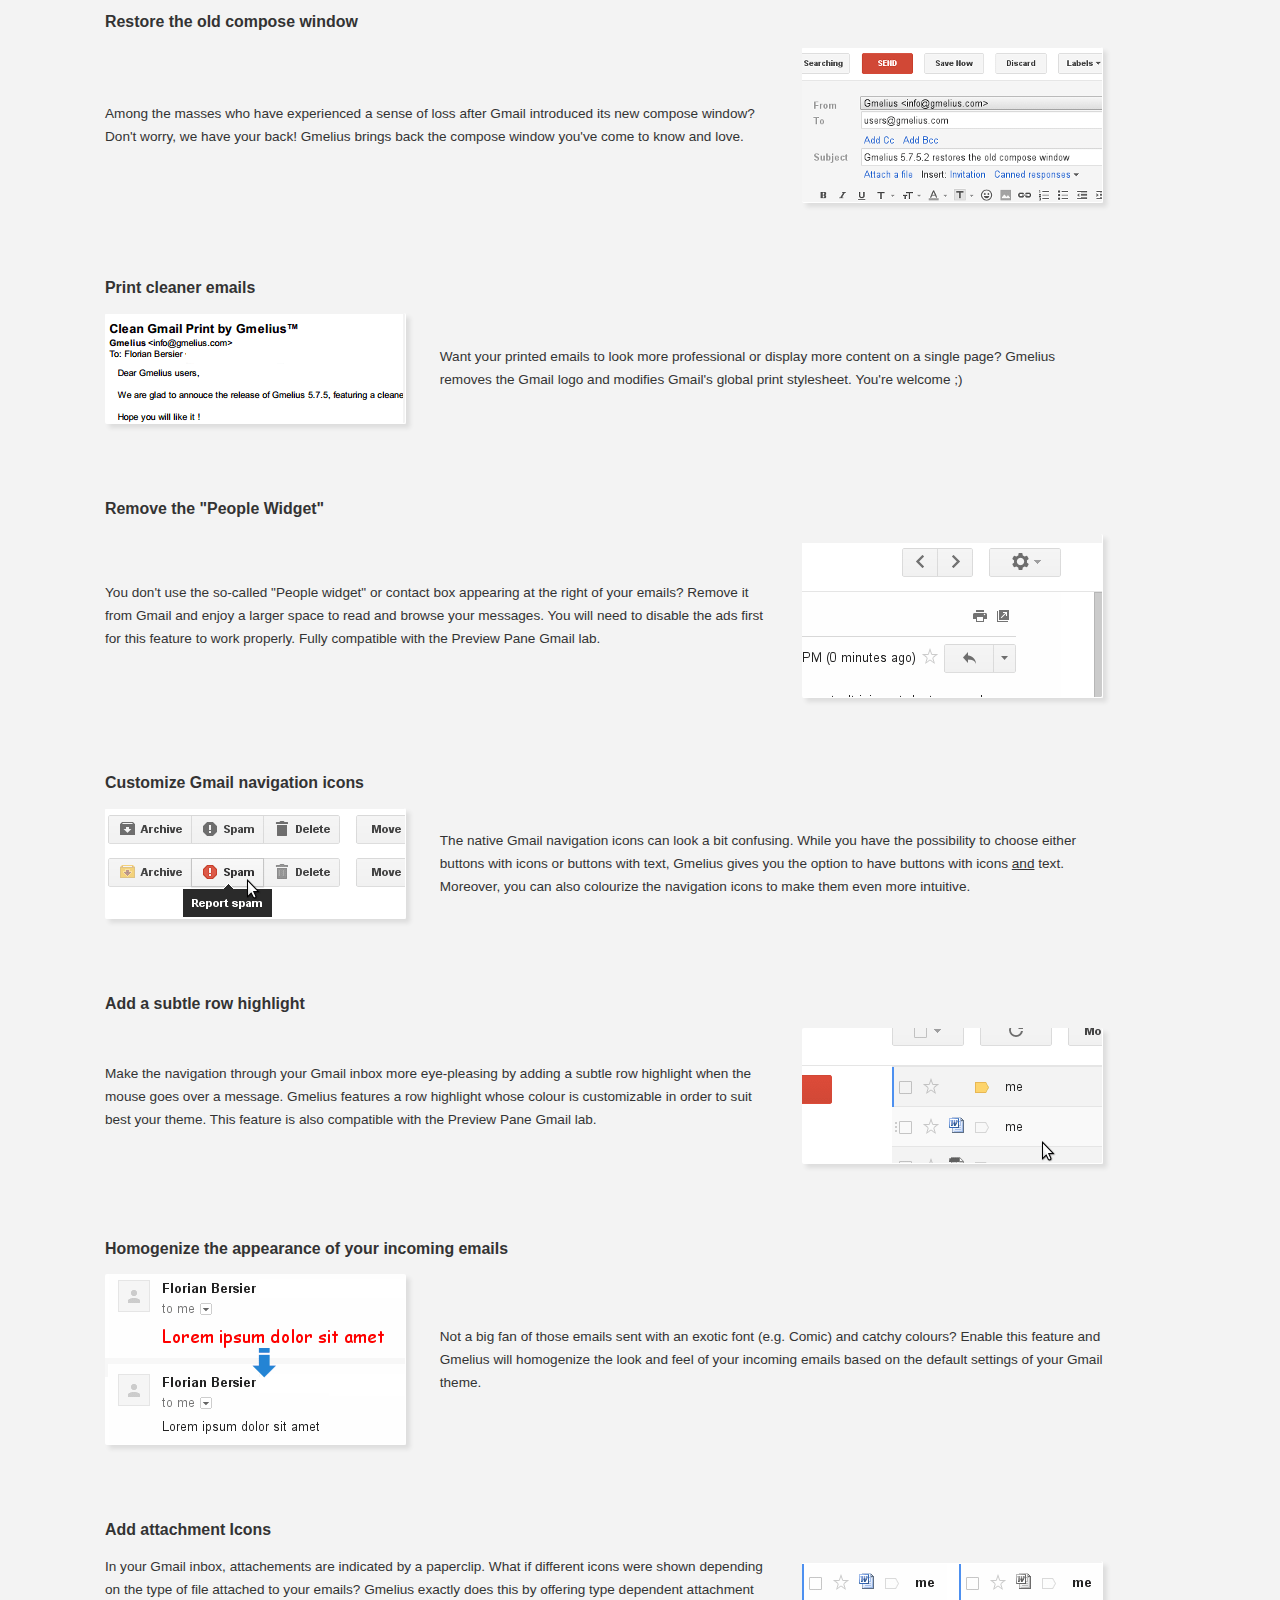
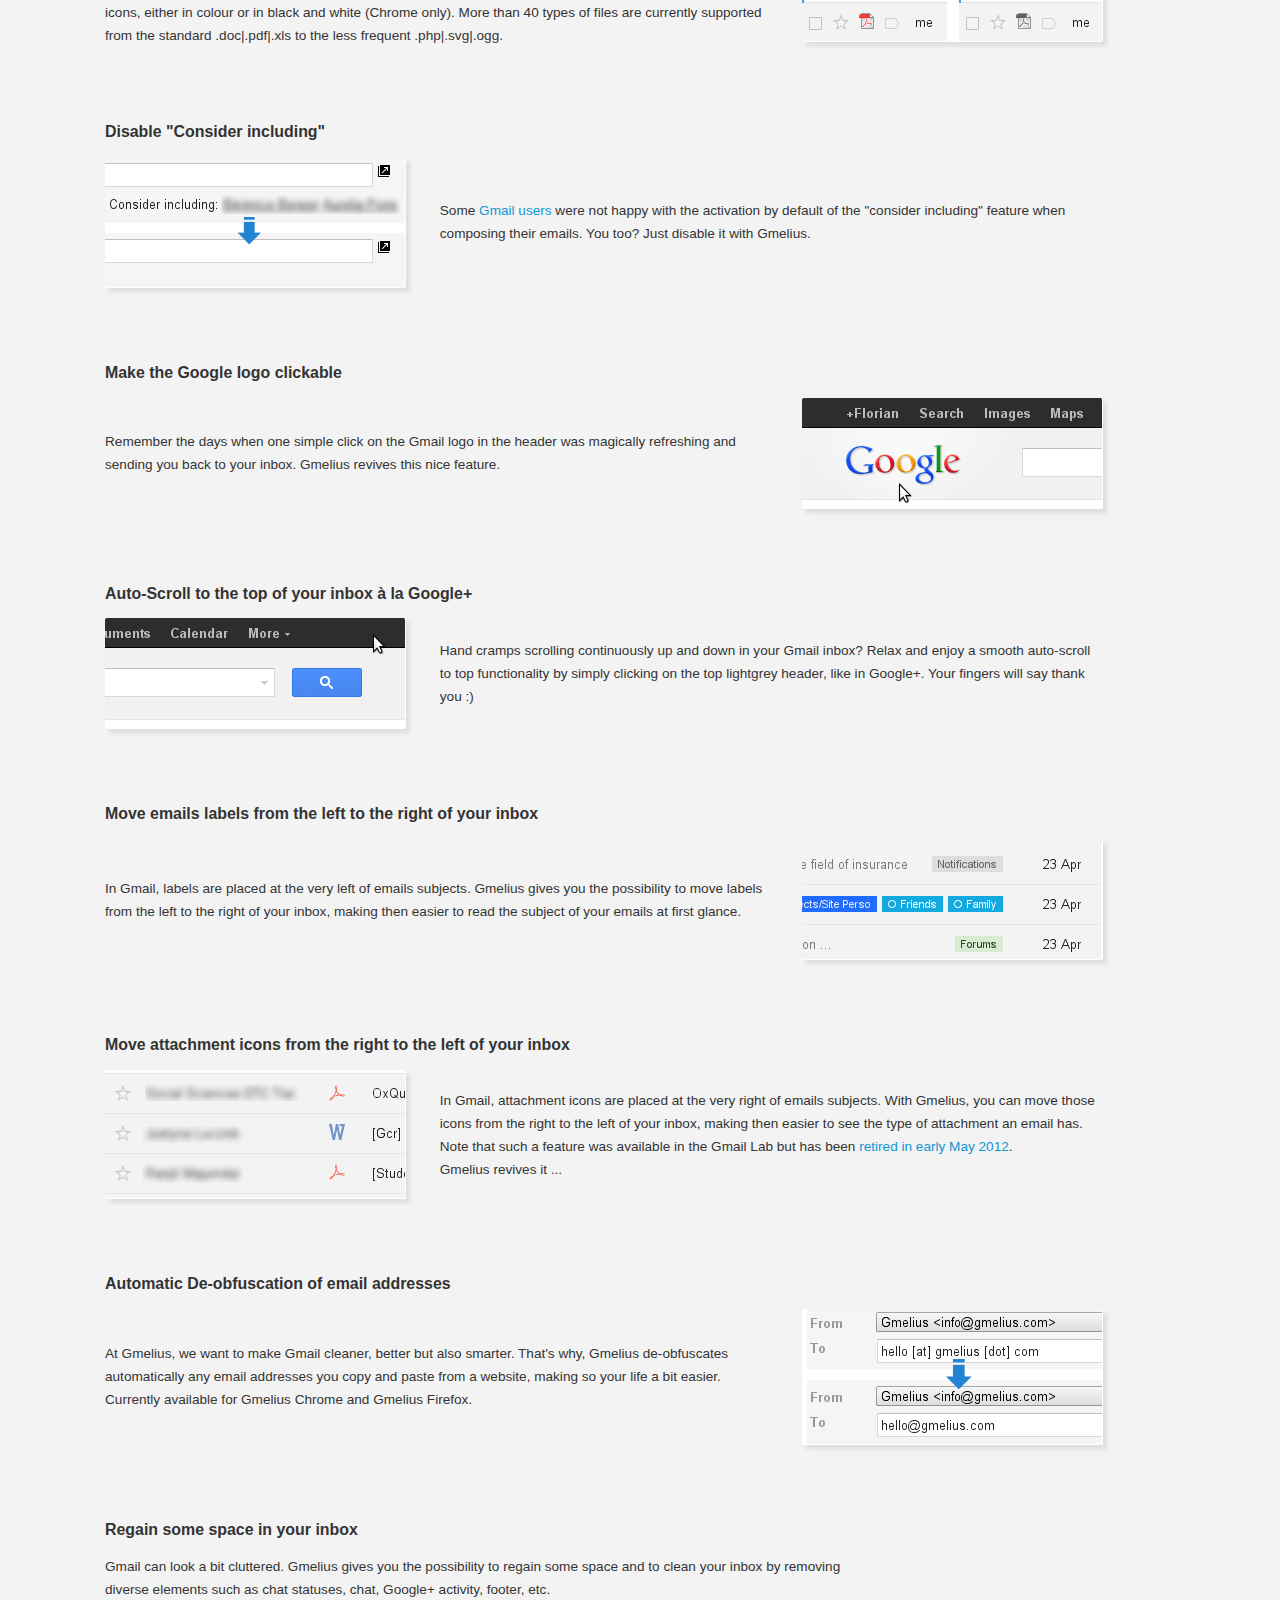
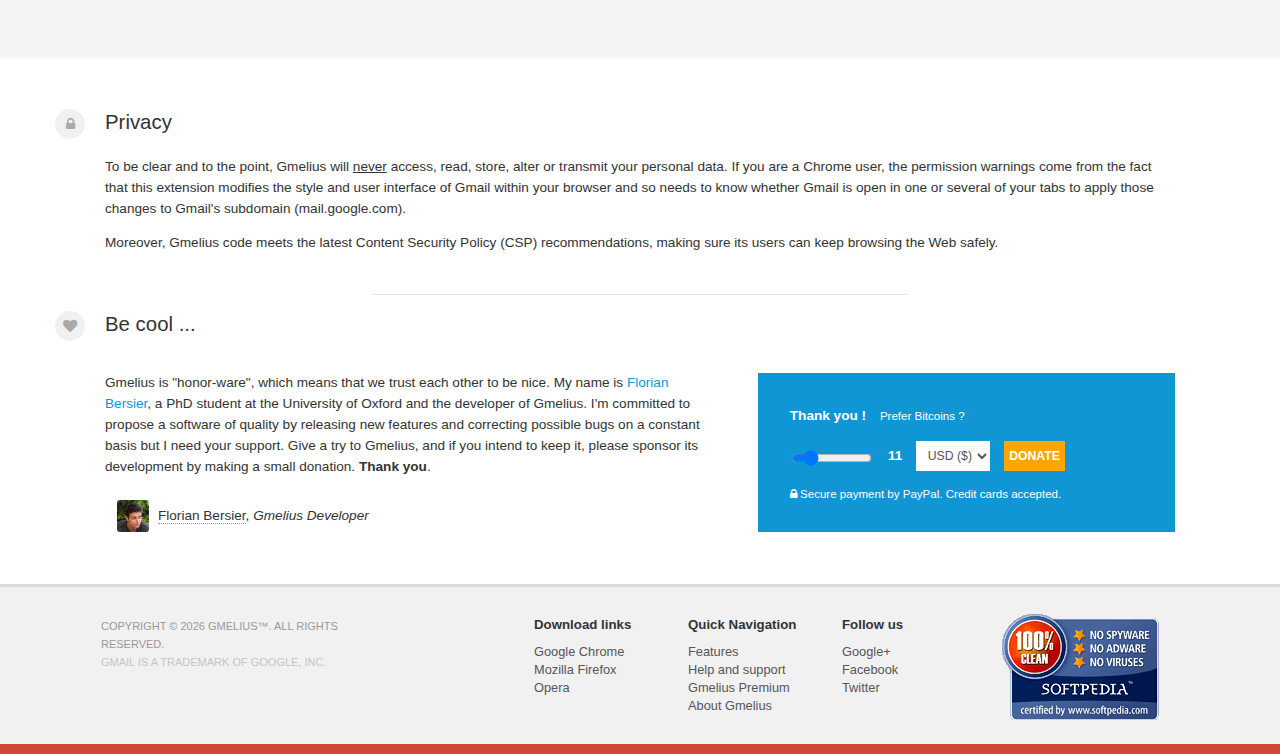
==== commit 88b5e36b: "new file:   IMG/florian.jpg 	modified:   css/b.css 	modified:   index.html" ====
--- a/index.html
+++ b/index.html
@@ -268,7 +268,7 @@
 <div id="don-txt" class="left">
 <p>Gmelius is "honor-ware", which means that we trust each other to be nice. My name is <a href="http://florianbersier.com" target="_blank">Florian Bersier</a>, a PhD student at the University of Oxford and the developer of Gmelius. I'm committed to propose a software of quality by releasing new features and correcting possible bugs on a constant basis but I need your support. Give a try to Gmelius, and if you intend to keep it, please sponsor its development by making a small donation. <strong>Thank you</strong>.</p>
 
-<p>As a user, note that it's your responsibilty to ensure that you always run the latest version of the extension. Updates are announced via  <a href="https://plus.google.com/107464590830116243309/" rel="publisher" target="_blank" title="Follow Gmelius&trade; on Google+">Google+</a>, <a href="https://www.facebook.com/adremover" target="_blank" title="Follow Gmelius&trade; on Facebook">Facebook</a> and <a href="https://twitter.com/gmeliusTM" target="_blank" title="Follow Gmelius&trade; on Twitter">Twitter</a>, and it is highly recommended to follow Gmelius on either of these networks to be kept updated.</p>
+<p class="signature"><a href="https://plus.google.com/+FlorianBersier" target="_blank" title="Florian's Google+ profile"><span id="flo"></span><span id="nameflo">Florian Bersier</span></a>, <em>Gmelius Developer</em></p>
 </div>
 
 <!--DONATE-->
--- a/css/b.css
+++ b/css/b.css
@@ -832,6 +832,33 @@
 	font-size:.85em;
 	}
 	
+
+.signature {
+	margin:23px 0 0 2%
+	}
+
+#flo {
+	display:inline-block;
+	height:32px;
+	width:32px;
+	background:url('../IMG/florian.jpg') no-repeat 0 0;
+	border-radius:3px;
+	margin-right:9px;
+	vertical-align:middle
+	}
+
+.signature a #nameflo {
+	color:#333;
+	border-bottom:1px dotted #999
+	}
+
+.signature a:hover {
+	text-decoration:none !important;
+	}
+
+.signature a:hover #nameflo{
+	border-bottom:1px solid #999
+	}
 
 /* THANK YOU */
 
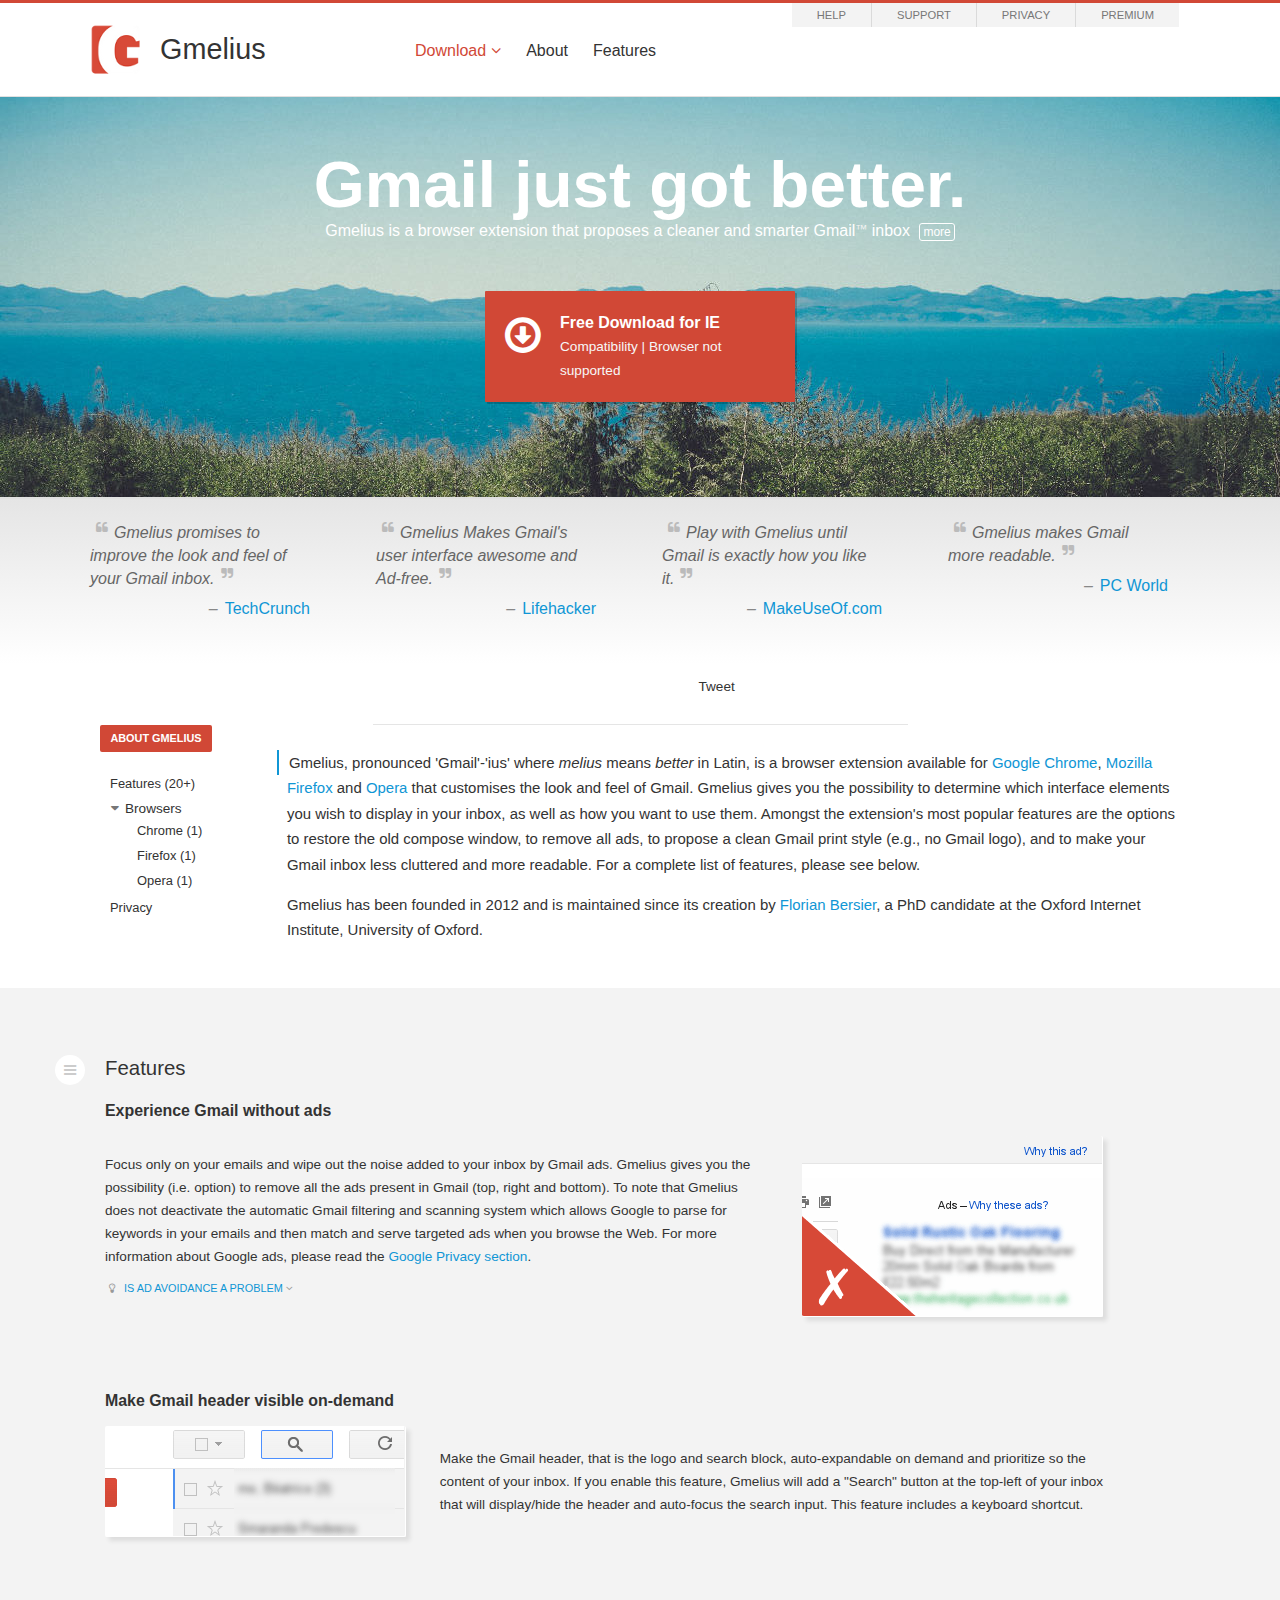
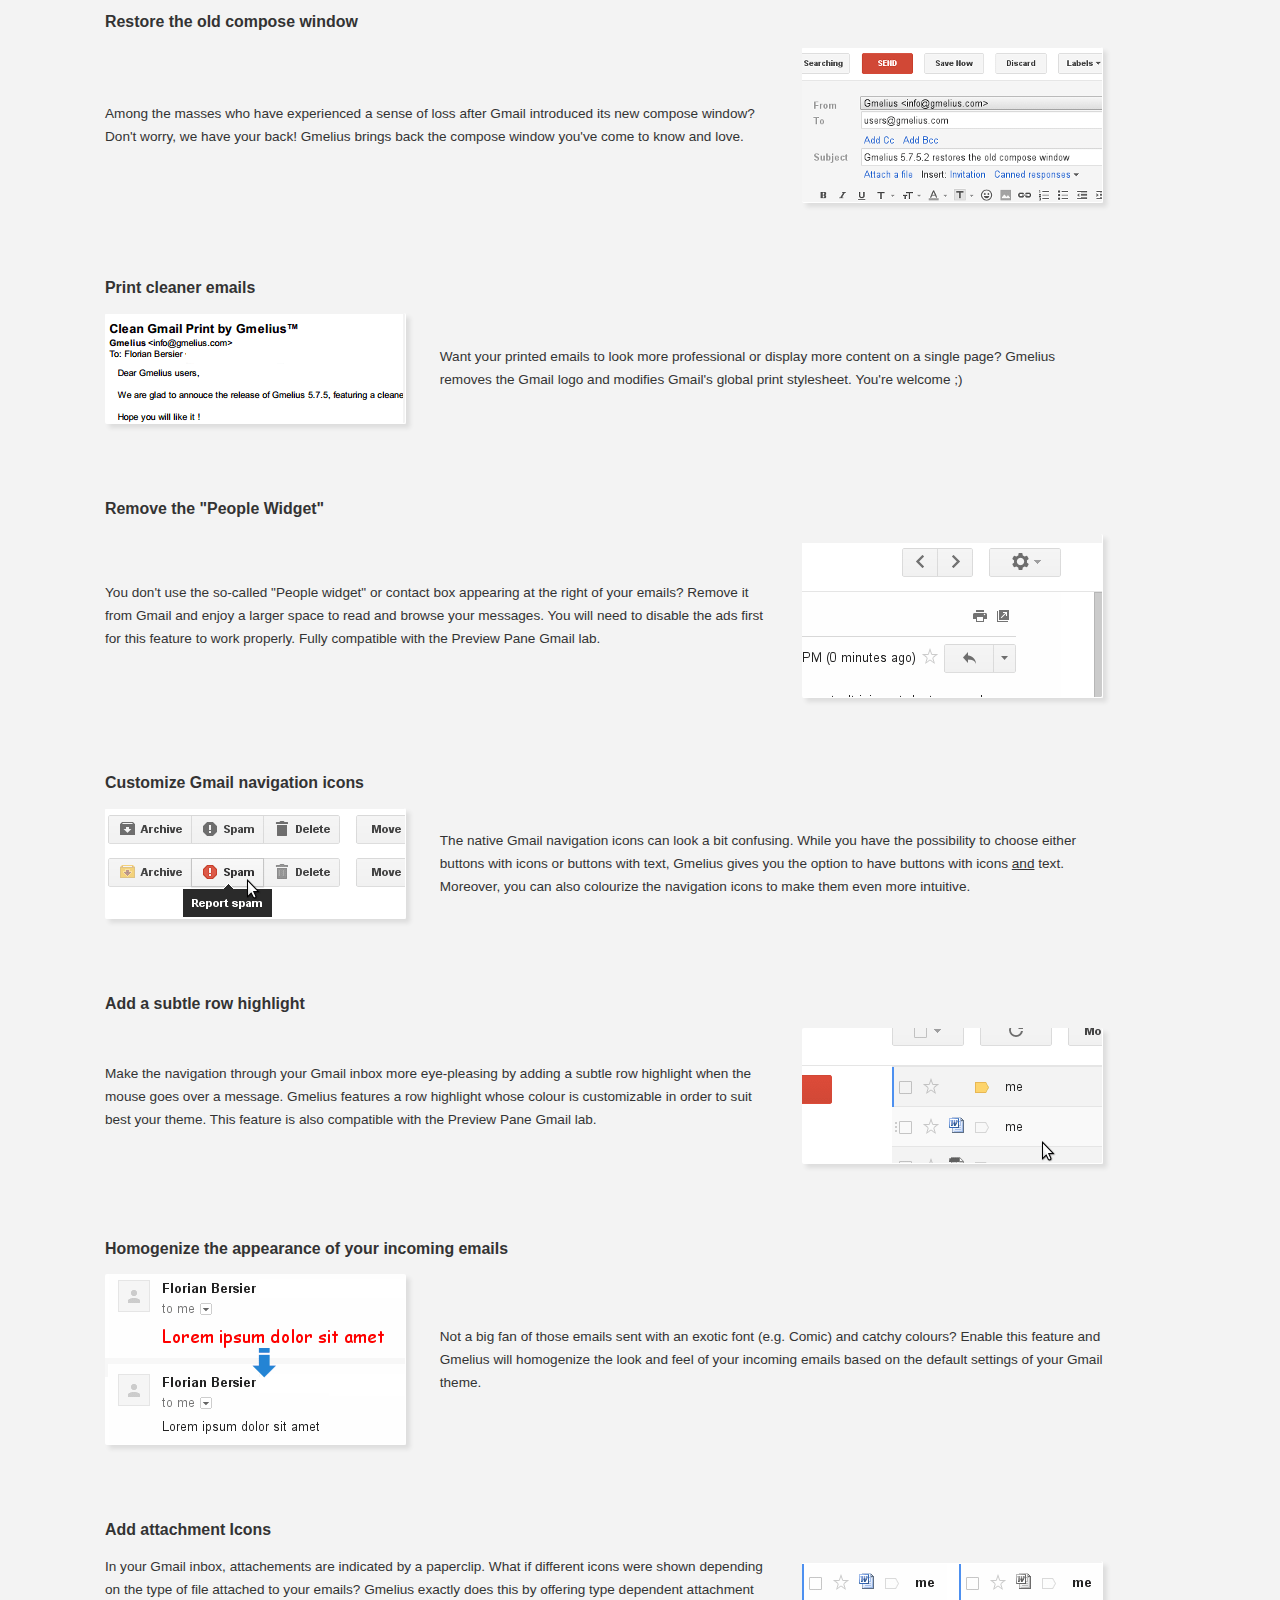
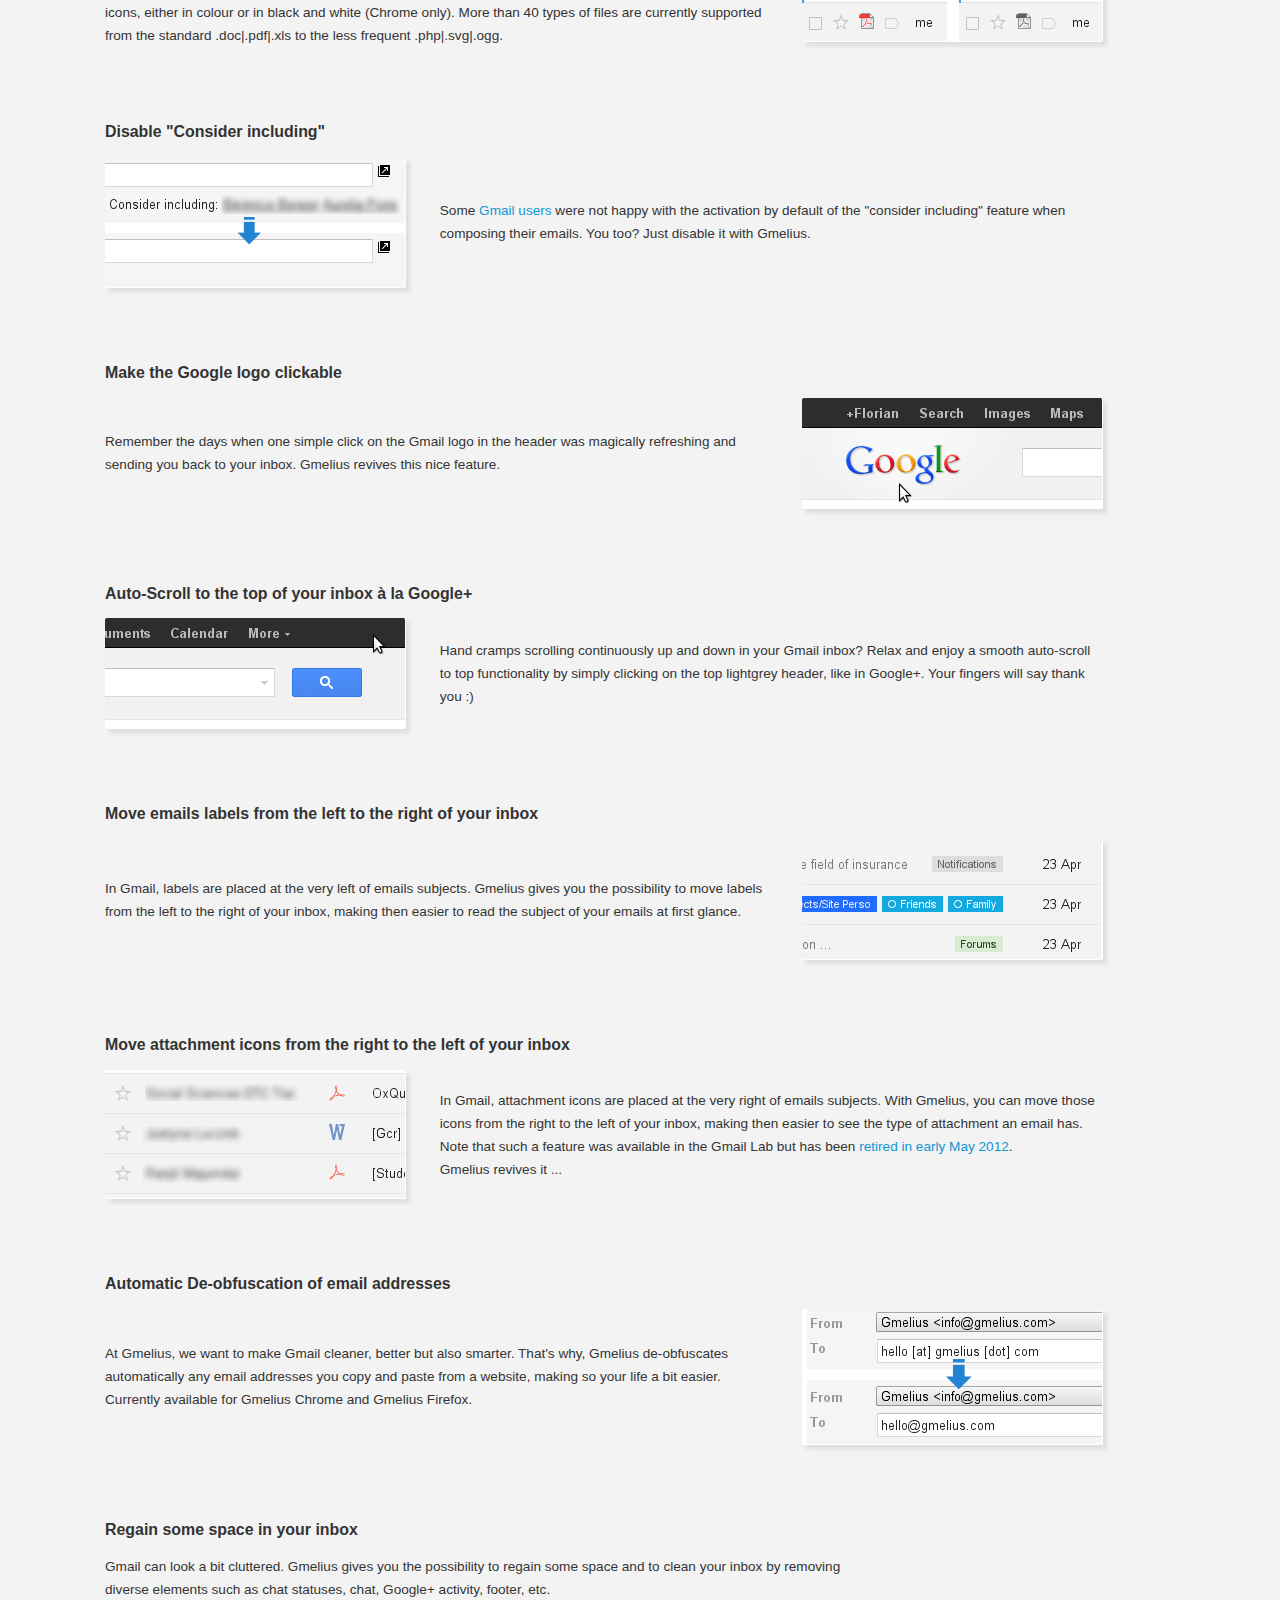
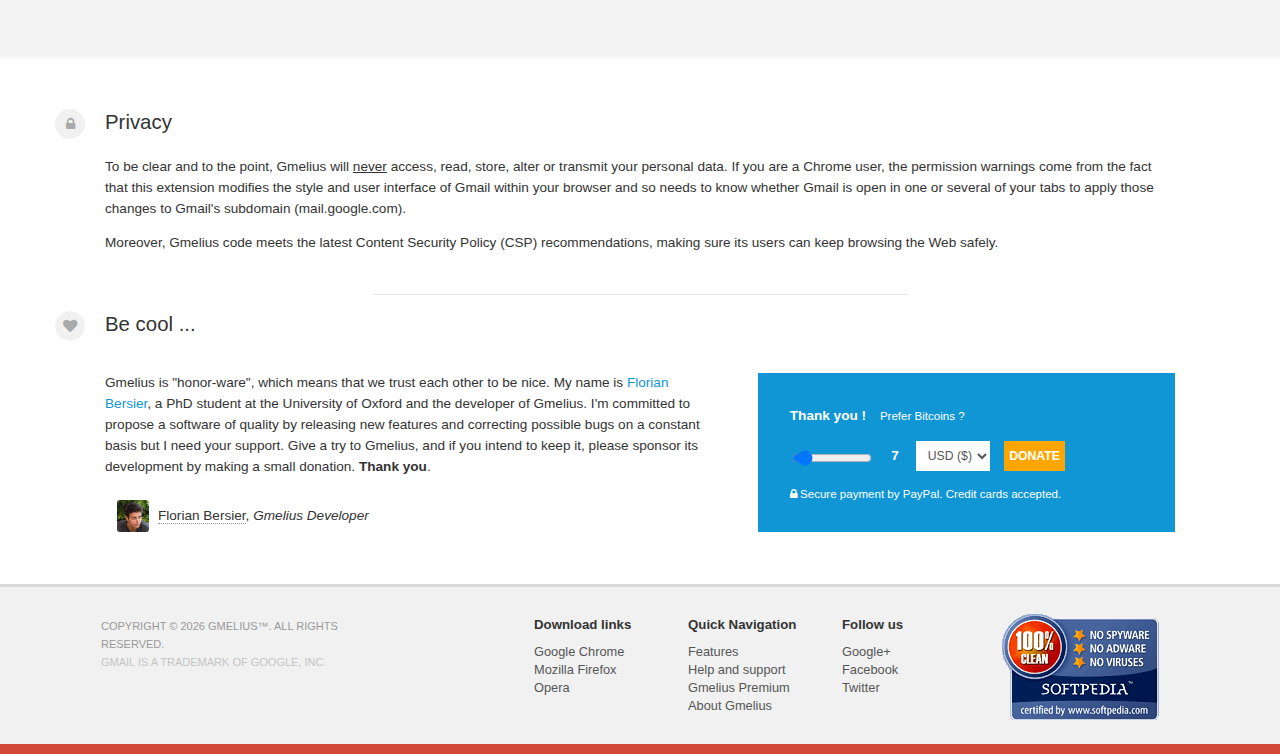
==== commit c6bf3996: "modified:   help/index.html 	modified:   index.html" ====
--- a/index.html
+++ b/index.html
@@ -42,16 +42,13 @@
 <link href="https://plus.google.com/107464590830116243309" rel="publisher" />
 <!--GA-->
 <script>
-  var _gaq = _gaq || [];
-  _gaq.push(['_setAccount', 'UA-30073001-1']);
-  _gaq.push(['_setDomainName', 'gmelius.com']);
-  _gaq.push(['_trackPageview']);
-
-  (function() {
-    var ga = document.createElement('script'); ga.type = 'text/javascript'; ga.async = true;
-    ga.src = ('https:' == document.location.protocol ? 'https://ssl' : 'http://www') + '.google-analytics.com/ga.js';
-    var s = document.getElementsByTagName('script')[0]; s.parentNode.insertBefore(ga, s);
-  })();
+  (function(i,s,o,g,r,a,m){i['GoogleAnalyticsObject']=r;i[r]=i[r]||function(){
+  (i[r].q=i[r].q||[]).push(arguments)},i[r].l=1*new Date();a=s.createElement(o),
+  m=s.getElementsByTagName(o)[0];a.async=1;a.src=g;m.parentNode.insertBefore(a,m)
+  })(window,document,'script','//www.google-analytics.com/analytics.js','ga');
+
+  ga('create', 'UA-30073001-1', 'gmelius.com');
+  ga('send', 'pageview');
 </script>
 <meta name="google-translate-customization" content="b415354bfeb0844f-15cc94ce57b3dd88-gec54f46ebfee55ca-b"></meta>
 </head>
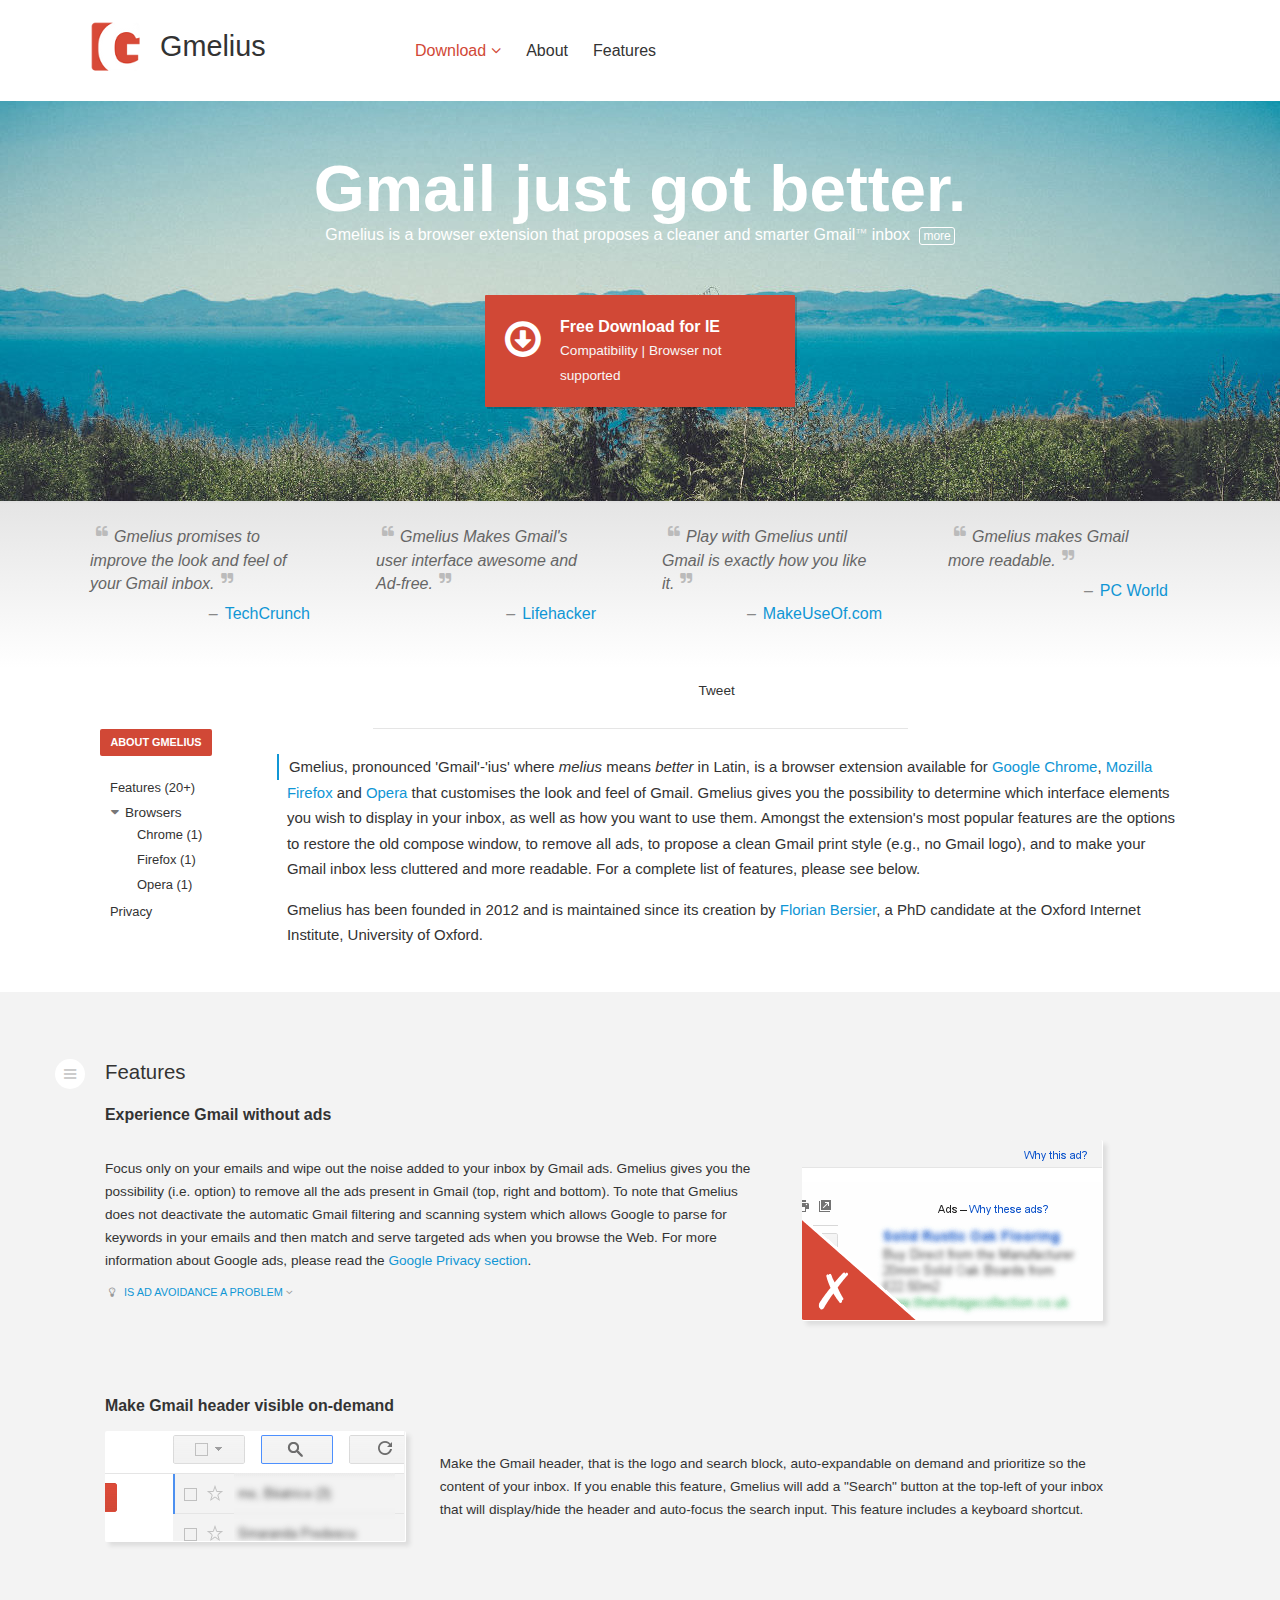
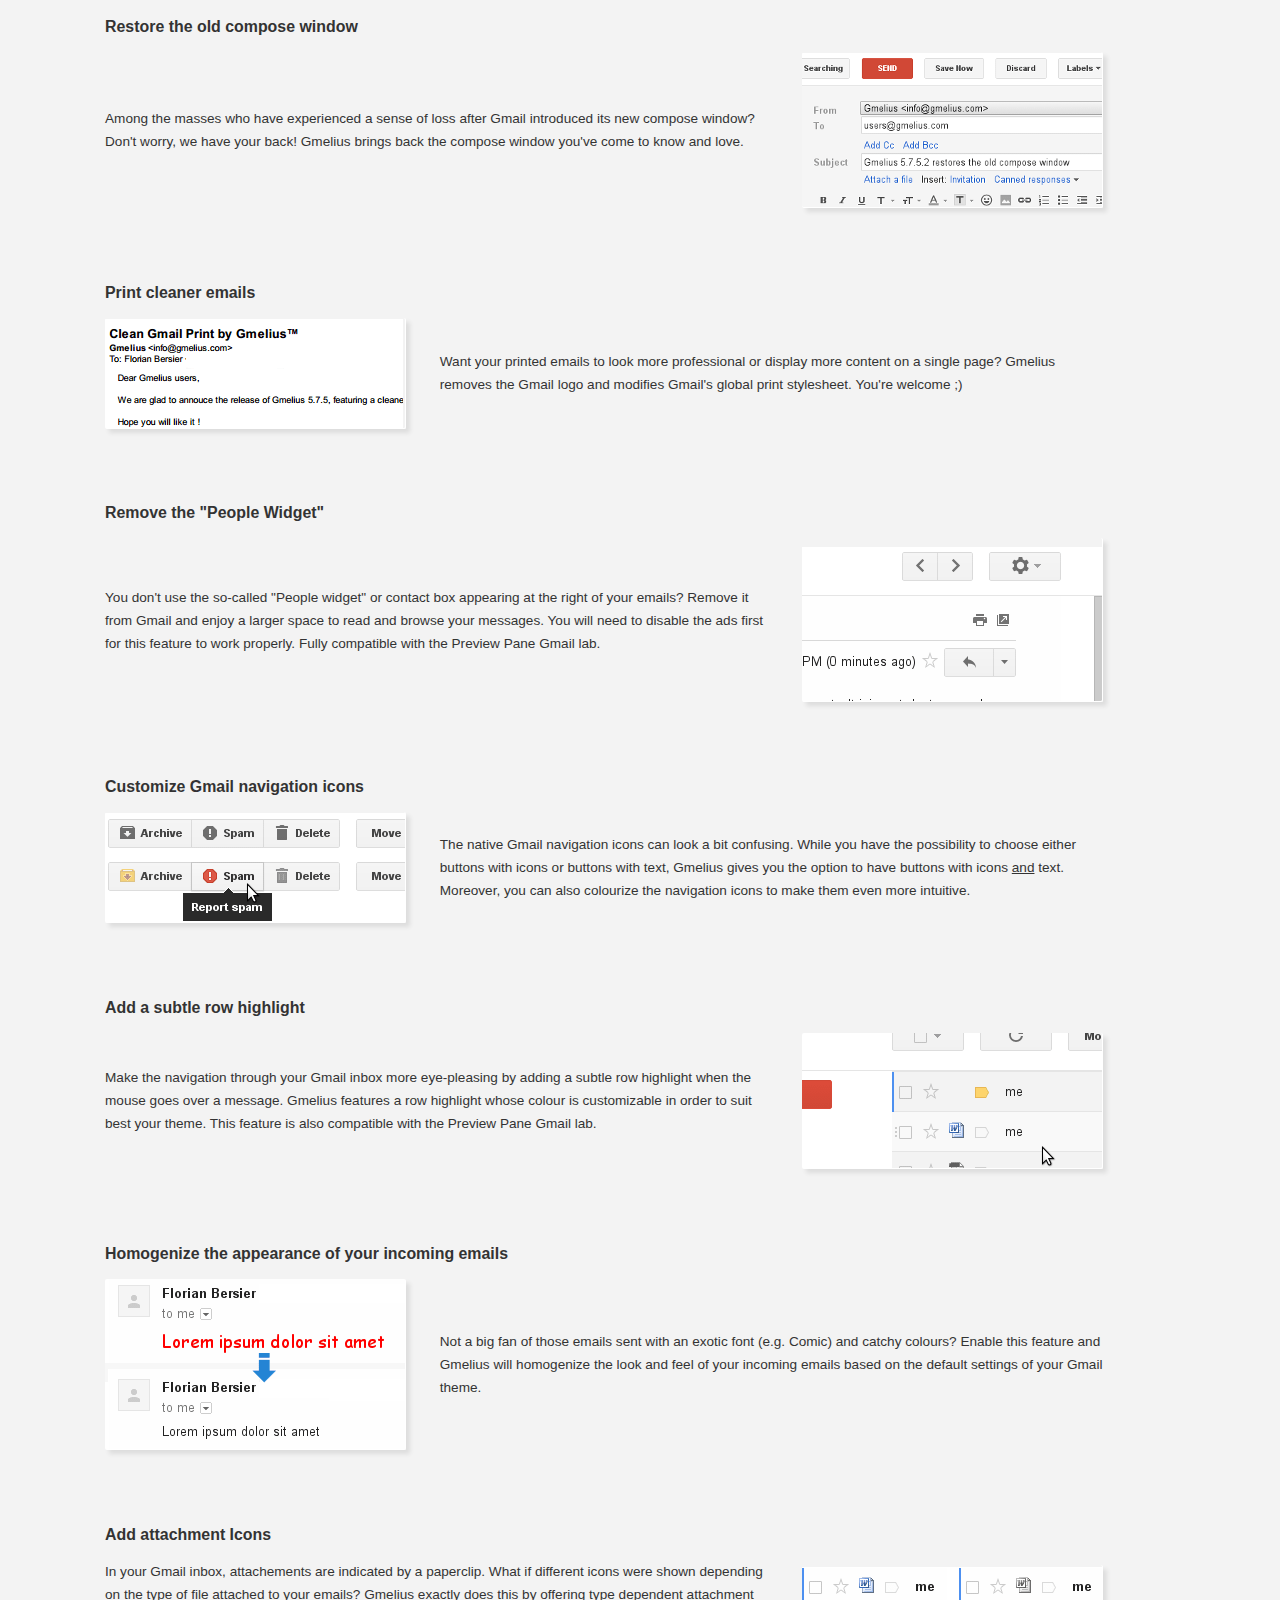
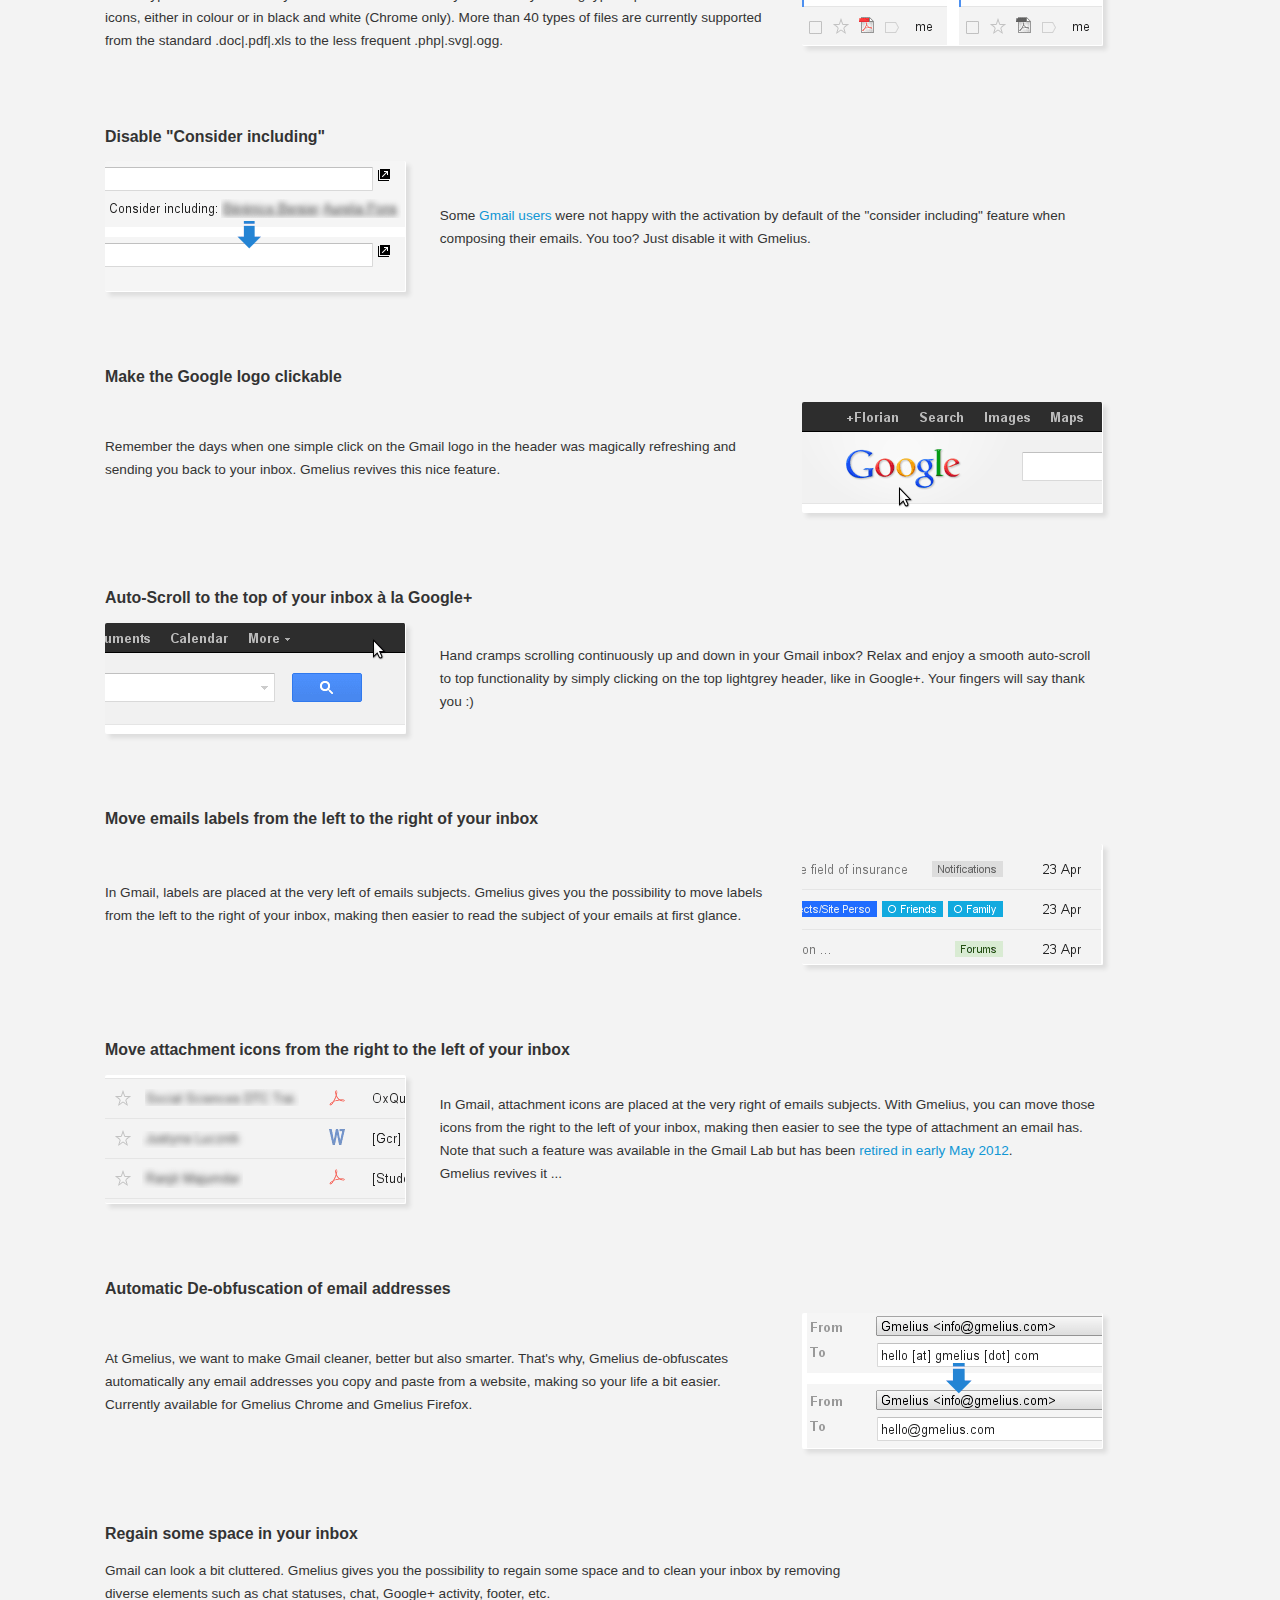
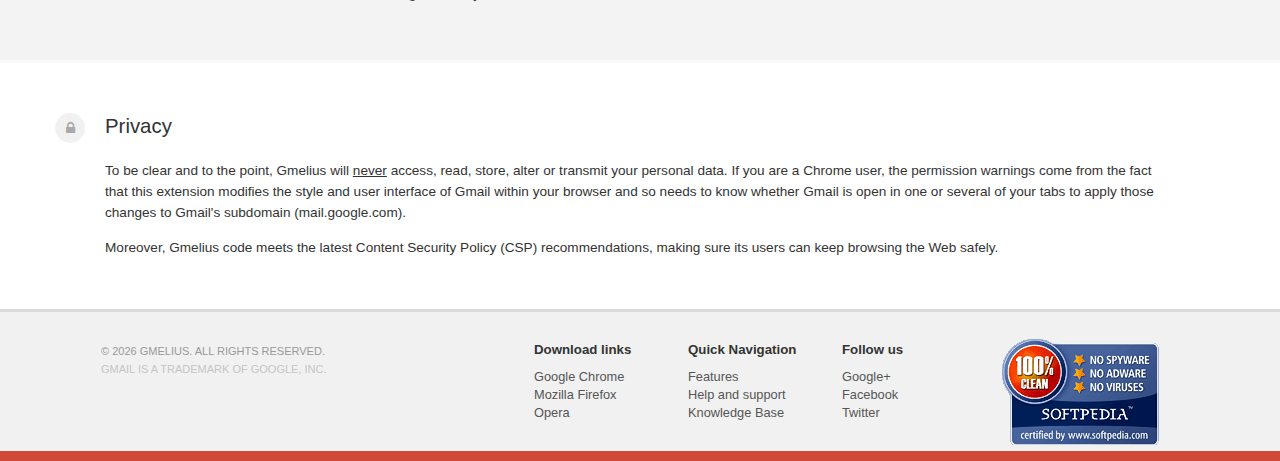
==== commit 779f3c63: "modified:   css/b.css 	modified:   help/index.html 	modified:   index.html" ====
--- a/index.html
+++ b/index.html
@@ -1,7 +1,7 @@
 <!DOCTYPE html>
 <html xmlns:og="http://ogp.me/ns#" xmlns:fb="http://ogp.me/ns/fb#" itemscope itemtype="http://schema.org/Product">
 <head>
-<title>Gmelius | No Ads and Better User Interface for Gmail&trade;</title>
+<title>Gmelius - Gmail&trade; the way you want it.</title>
 <meta charset="utf-8">
 <meta http-equiv="X-UA-Compatible" content="IE=Edge,chrome=1" />
 <meta name="keywords" content="gmail,mail,webmail,email,ad,ads,remover,google,sponsors,advert,extension,addon,firefox,chrome,opera" />
@@ -42,13 +42,16 @@
 <link href="https://plus.google.com/107464590830116243309" rel="publisher" />
 <!--GA-->
 <script>
-  (function(i,s,o,g,r,a,m){i['GoogleAnalyticsObject']=r;i[r]=i[r]||function(){
-  (i[r].q=i[r].q||[]).push(arguments)},i[r].l=1*new Date();a=s.createElement(o),
-  m=s.getElementsByTagName(o)[0];a.async=1;a.src=g;m.parentNode.insertBefore(a,m)
-  })(window,document,'script','//www.google-analytics.com/analytics.js','ga');
-
-  ga('create', 'UA-30073001-1', 'gmelius.com');
-  ga('send', 'pageview');
+  var _gaq = _gaq || [];
+  _gaq.push(['_setAccount', 'UA-30073001-1']);
+  _gaq.push(['_setDomainName', 'gmelius.com']);
+  _gaq.push(['_trackPageview']);
+
+  (function() {
+    var ga = document.createElement('script'); ga.type = 'text/javascript'; ga.async = true;
+    ga.src = ('https:' == document.location.protocol ? 'https://ssl' : 'http://www') + '.google-analytics.com/ga.js';
+    var s = document.getElementsByTagName('script')[0]; s.parentNode.insertBefore(ga, s);
+  })();
 </script>
 <meta name="google-translate-customization" content="b415354bfeb0844f-15cc94ce57b3dd88-gec54f46ebfee55ca-b"></meta>
 </head>
@@ -68,23 +71,15 @@
 <li><a href="#features" class="slow">Features</a>
 </ul>
 </nav>
+<!--
 <div id="google_translate_element"></div>
 <script>
 function googleTranslateElementInit() {
   new google.translate.TranslateElement({pageLanguage: 'en', layout: google.translate.TranslateElement.InlineLayout.SIMPLE, autoDisplay: false, gaTrack: true, gaId: 'UA-30073001-1'}, 'google_translate_element');
 }
 </script>
-
-
-<!-- Secondary Navigation -->
-<div id="subnav">
-<ul class="ulno">
-<li><a href="../help/" title="Installation and configuration">Help</a>
-<li><a href="#support" title="Feedback and bugs" data-uv-trigger>Support</a>
-<li><a href="#privacy" class="slow">Privacy</a>
-<li><a href="../premium/" title="Gmelius Premium">Premium</a>
-</ul>
-</div><!-- #subnav -->
+-->
+
 <div class="clear"></div>
 </div><!-- .wr -->
 </header><!-- End header -->
@@ -178,19 +173,7 @@
 <div class="thumb" id="gnav"></div>
 <div class="desc">The native Gmail navigation icons can look a bit confusing. While you have the possibility to choose either buttons with icons or buttons with text, Gmelius gives you the option to have buttons with icons <u>and</u> text. Moreover, you can also colourize the navigation icons to make them even more intuitive.</div>
 </section>
-<!--
-<div class="gmelius-new">
-<script><!--
-google_ad_client = "ca-pub-0201365754416796";
-/* GmeliusTM */
-google_ad_slot = "5117409762";
-google_ad_width = 728;
-google_ad_height = 90;
-//--><!--
-</script>
-<script src="http://pagead2.googlesyndication.com/pagead/show_ads.js"></script>
-</div>
--->
+
 <section>
 <h3>Add a subtle row highlight</h3>
 <div class="desc">Make the navigation through your Gmail inbox more eye-pleasing by adding a subtle row highlight when the mouse goes over a message. Gmelius features a row highlight whose colour is customizable in order to suit best your theme. This feature is also compatible with the Preview Pane Gmail lab.</div>
@@ -260,40 +243,6 @@
 <p>To be clear and to the point, Gmelius will <u>never</u> access, read, store, alter or transmit your personal data. If you are a Chrome user, the permission warnings come from  the fact that this extension modifies the style and user interface of Gmail within your browser and so needs to know whether Gmail is open in one or several of your tabs to apply those changes to Gmail's subdomain (mail.google.com).</p>
 <p>Moreover, Gmelius code meets the latest Content Security Policy (CSP) recommendations, making sure its users can keep browsing the Web safely.</p>
 
-<hr>
-<h2 id="dona"><i class="icon-heart"></i>Be cool ...</h2>
-<div id="don-txt" class="left">
-<p>Gmelius is "honor-ware", which means that we trust each other to be nice. My name is <a href="http://florianbersier.com" target="_blank">Florian Bersier</a>, a PhD student at the University of Oxford and the developer of Gmelius. I'm committed to propose a software of quality by releasing new features and correcting possible bugs on a constant basis but I need your support. Give a try to Gmelius, and if you intend to keep it, please sponsor its development by making a small donation. <strong>Thank you</strong>.</p>
-
-<p class="signature"><a href="https://plus.google.com/+FlorianBersier" target="_blank" title="Florian's Google+ profile"><span id="flo"></span><span id="nameflo">Florian Bersier</span></a>, <em>Gmelius Developer</em></p>
-</div>
-
-<!--DONATE-->
-<div id="donate" class="right blue">
-<h4>Thank you ! <a id="bitc" title="Donate Bitcoins">Prefer Bitcoins ?</a><a id="paypalbtn" class="none" title="Back to standard currencies">Prefer PayPal/Credit cards ?</a></h4>
-<form action="https://www.paypal.com/cgi-bin/webscr" method="post" id="ppdon" oninput="rangeOutput.value=amount.value">
-<input type="hidden" name="cmd" value="_donations" />
-<input name="business" value="VX7F8AMVUY35W" type="hidden" />
-<input name="item_name" value="Gmelius, A Better Gmail" type="hidden" />
-<input name="no_note" value="0" type="hidden" />
-<input name="tax" value="0" type="hidden" />
-<input name="no_shipping" value="1" type="hidden" />
-<input name="return" value="http://gmelius.com/help/?note=thanks&origin=si" type="hidden" />
-<input type="range" id="amount" name="amount" min="3" max="50" step="1" value=""/>
-<output name="rangeOutput" for="amount"></output>
-<select name="currency_code" title="choose your currency">
-<option value="USD">USD ($)</option>
-<option value="EUR">EUR (€)</option>
-<option value="GBP">GBP (£)</option>
-<option value="CHF">CHF (Fr)</option>
-</select>
-<input class="button" type="submit" value="donate" />
-</form>
-<div id="bitcdon" class="none">
-<a class="coinbase-button" data-code="112c1e0142ed8473aae574b1d278046d" data-button-style="donation_large" href="https://coinbase.com/checkouts/112c1e0142ed8473aae574b1d278046d">Donate Bitcoins</a>
-</div>
-<p class="pay"><i class="icon-lock"></i> <span id="pptxt">Secure payment by PayPal. Credit cards accepted.</span><span id="bitctxt" class="none">Powered by Coinbase.com</span></p>
-</div><!--#donate-->
 <div class="clear"></div>
 
 <script>
@@ -315,7 +264,7 @@
 <div id="footer">
 <div class="wr">
 <ul class="ulno">
-<li class="copyright">Copyright &copy; <span id="year"></span> Gmelius&trade;. All rights reserved.<span class="go">Gmail is a trademark of Google, Inc.</span>
+<li class="copyright">&copy; <span id="year"></span> Gmelius. All rights reserved.<span class="go">Gmail is a trademark of Google, Inc.</span>
 <li class="nav-foot"><h5>Download links</h5>
 		<ul class="sn">
 		<li><a href="https://chrome.google.com/webstore/detail/gmelius-ad-blocker-and-be/dheionainndbbpoacpnopgmnihkcmnkl" target="_blank" title="Get Gmelius for Chrome">Google Chrome</a>
@@ -326,13 +275,12 @@
 		<ul class="sn">
 		<li><a href="../#features">Features</a>
 		<li><a href="../help/">Help and support</a>
-		<li><a href="../premium/">Gmelius Premium</a>
-		<li><a href="../#about">About Gmelius</a>
+		<li><a href="http://faq.gmelius.com/">Knowledge Base</a>
 		</ul>
 <li class="nav-foot"><h5>Follow us</h5>
 		<ul class="sn">
 		<li><a href="https://plus.google.com/+GmeliusTM" target="_blank" title="Follow Gmelius on Google+">Google+</a>
-		<li><a href="https://www.facebook.com/adremover" target="_blank" title="Follow Gmelius on Facebook">Facebook</a>
+		<li><a href="https://www.facebook.com/gmeliusTM" target="_blank" title="Follow Gmelius on Facebook">Facebook</a>
 		<li><a href="https://twitter.com/gmeliusTM" target="_blank" title="Follow Gmelius on Twitter">Twitter</a>
 		</ul>
 <li class="nav-foot badge"><a href="http://www.softpedia.com/progClean/Gmelius-for-Firefox-Clean-229377.html" target="_blank" title="Gmelius certified 100% clean by Softpedia">Gmelius certified 100% clean by Softpedia</a>
--- a/css/b.css
+++ b/css/b.css
@@ -89,9 +89,7 @@
 /* HEADER */
 header {
 	width:100%;
-	height:auto;
-	border-top:3px solid #D14836;
-	border-bottom:1px solid #e1e1e1;
+	height:80px;
 	}
 
 header a:hover {
